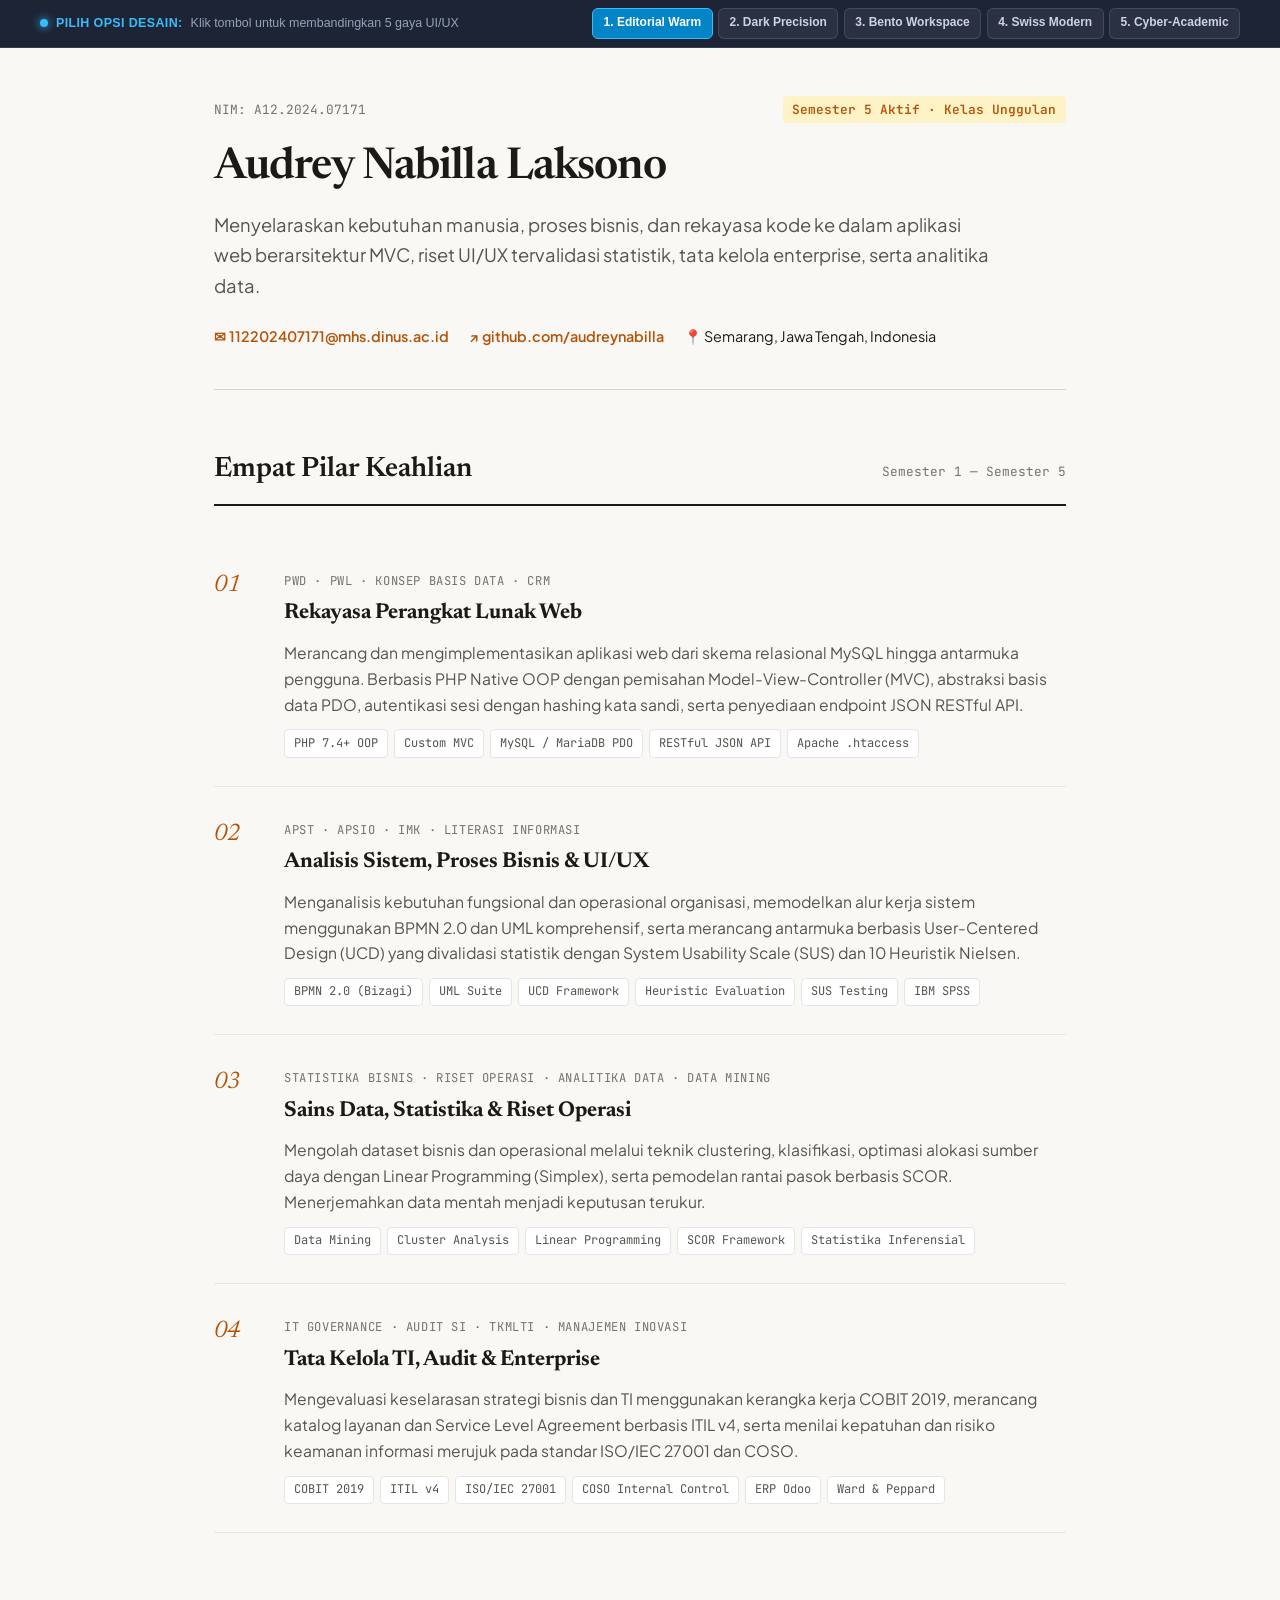
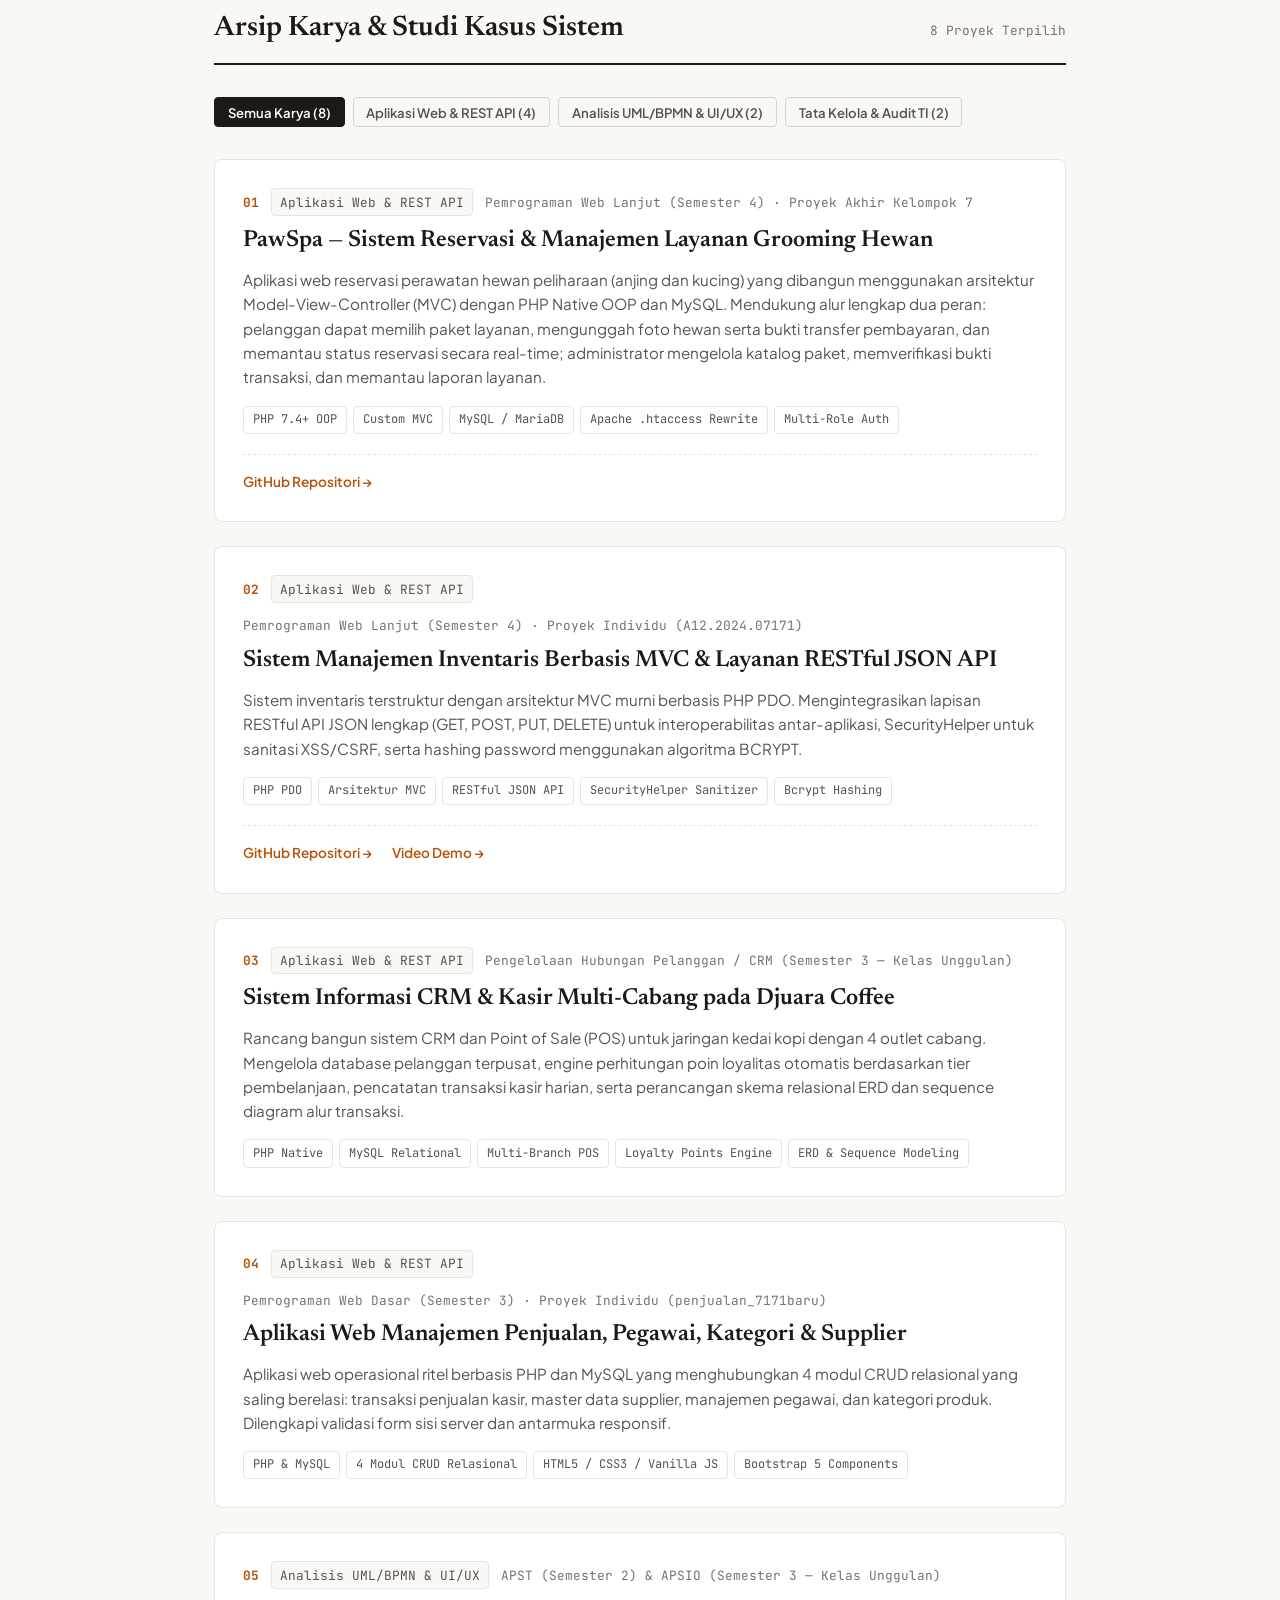
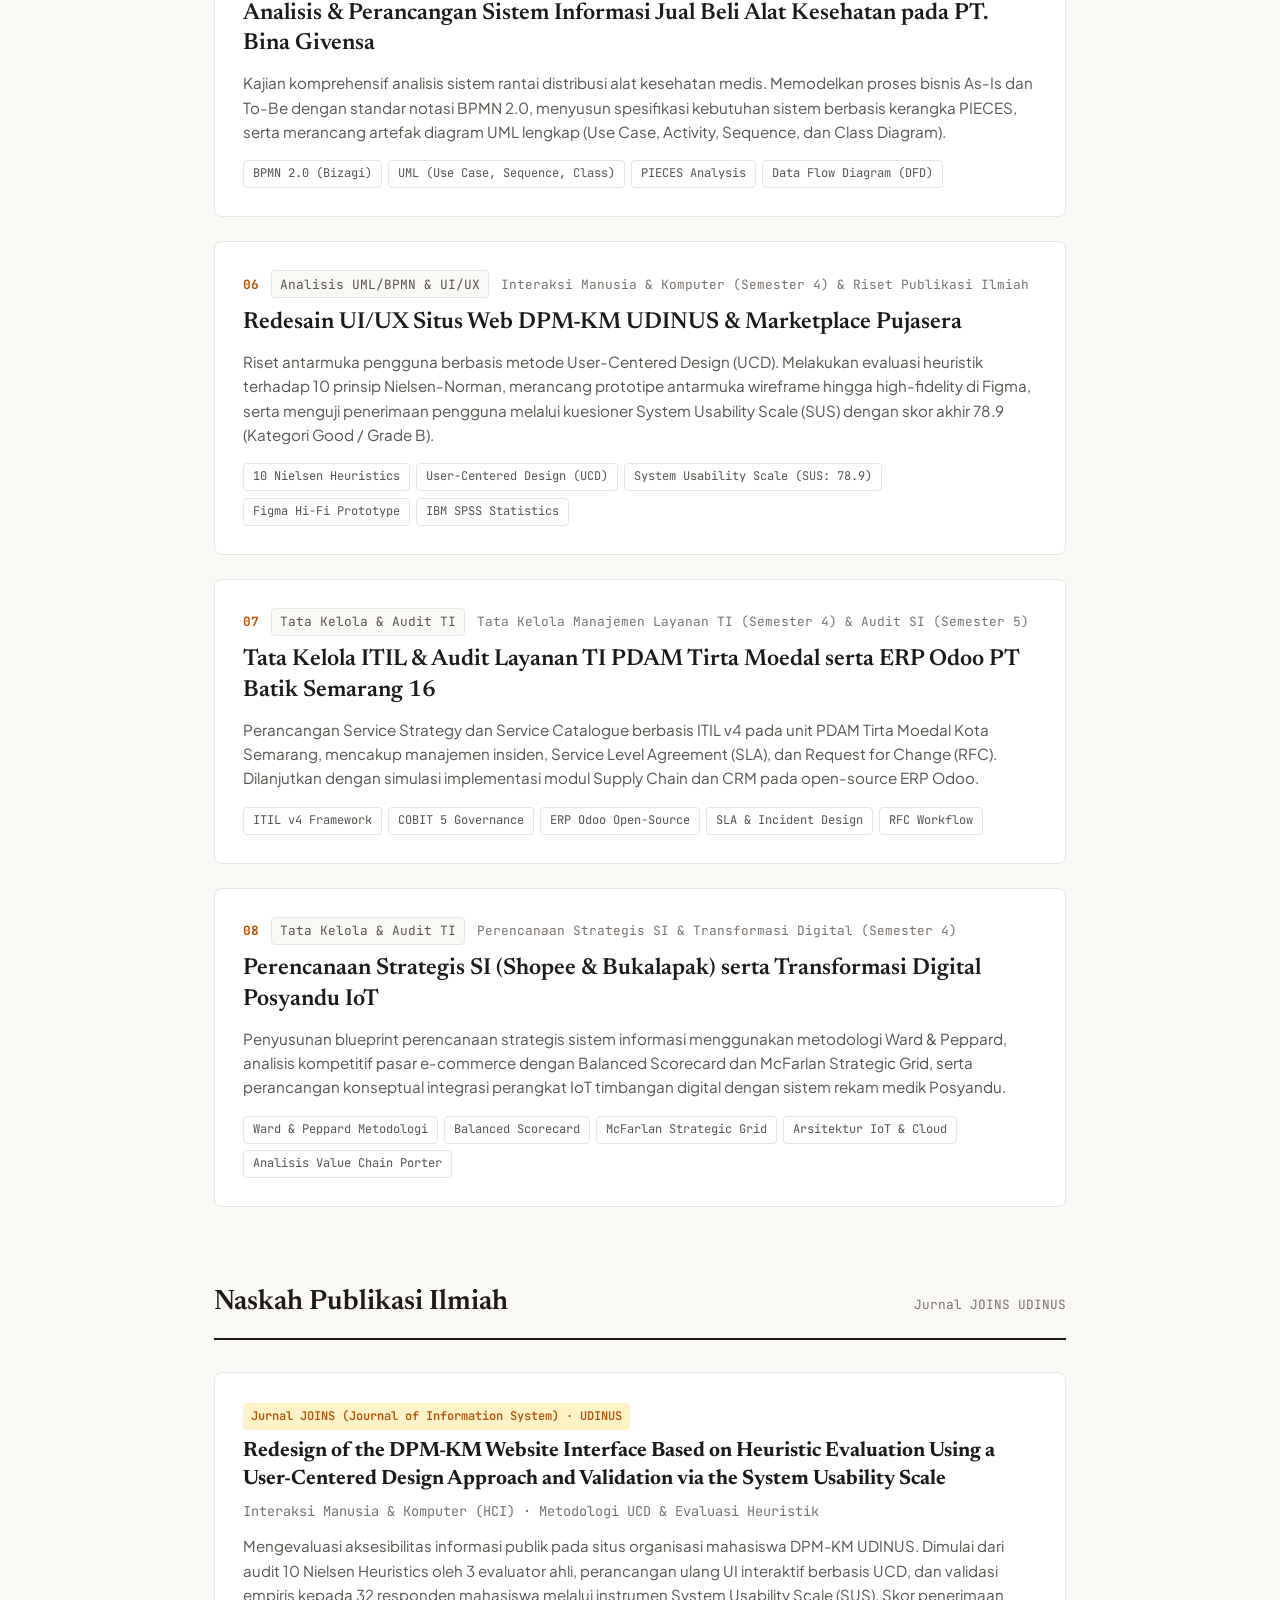
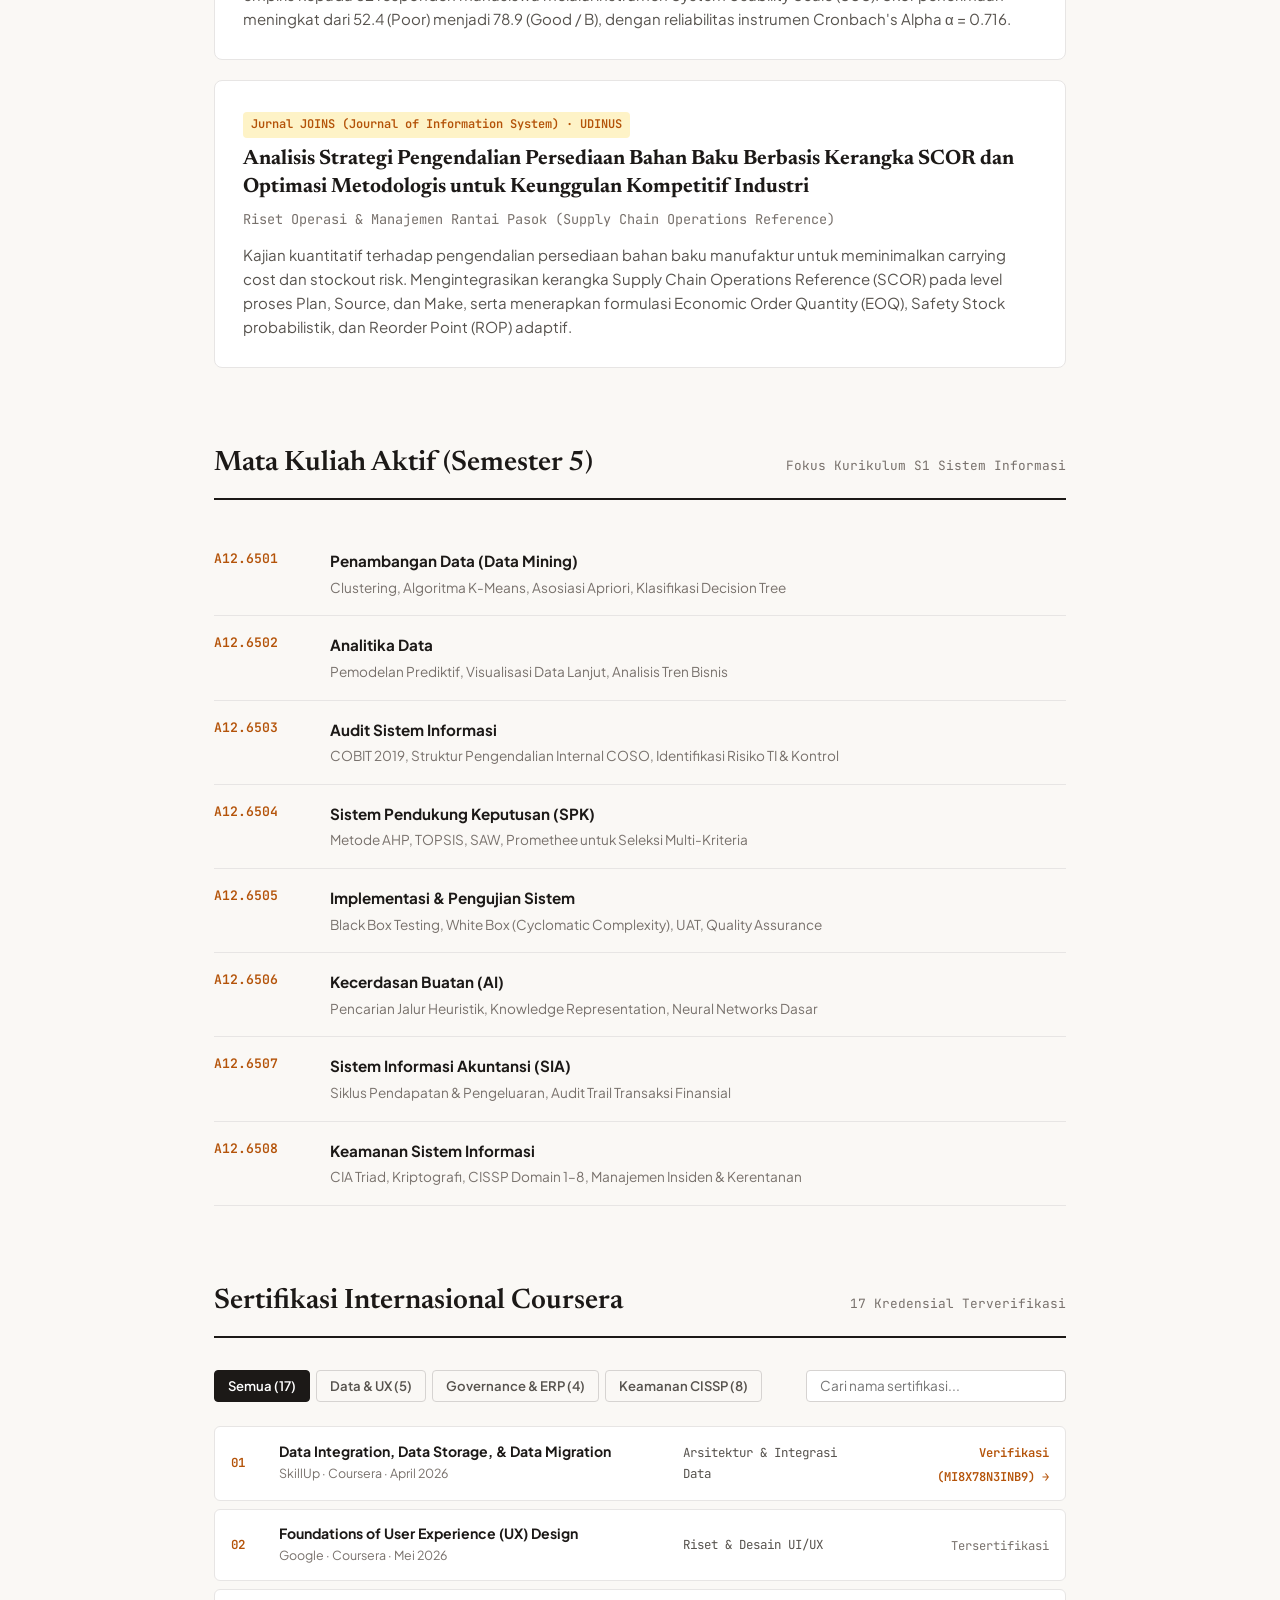
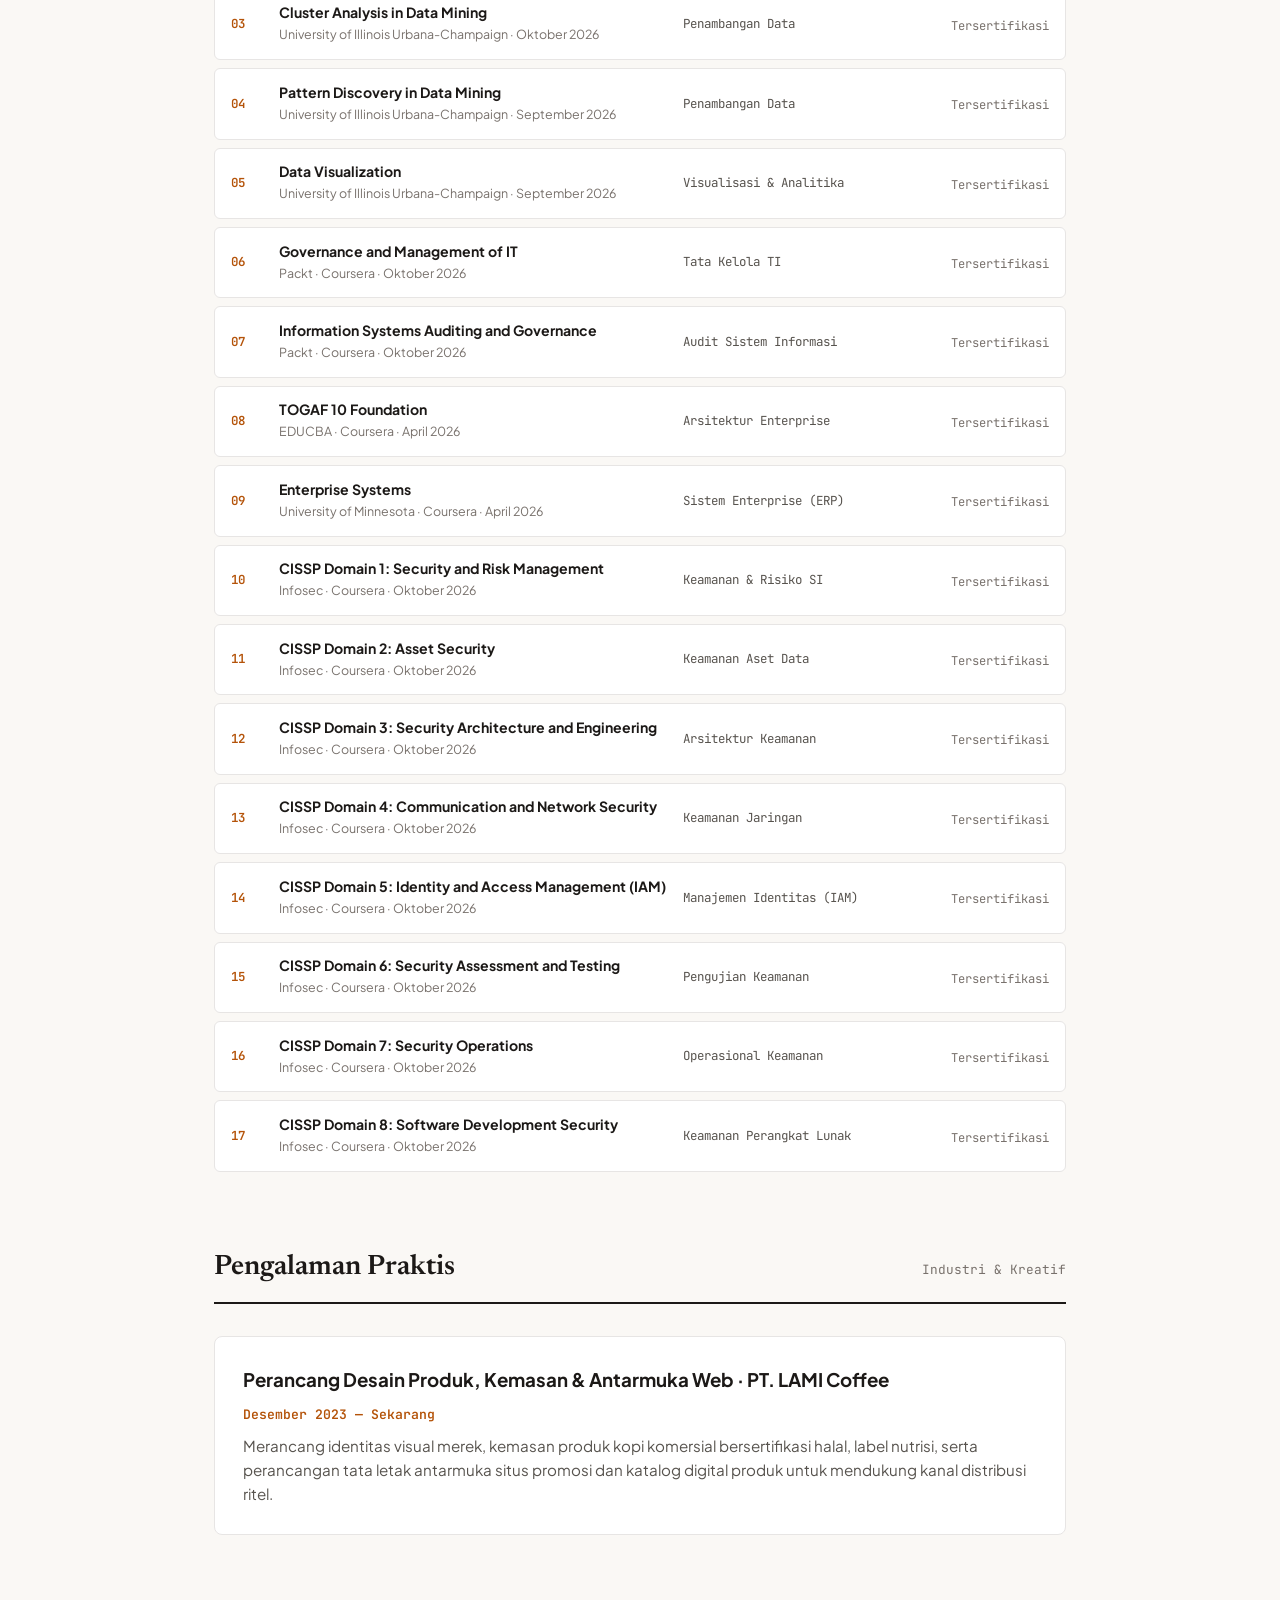
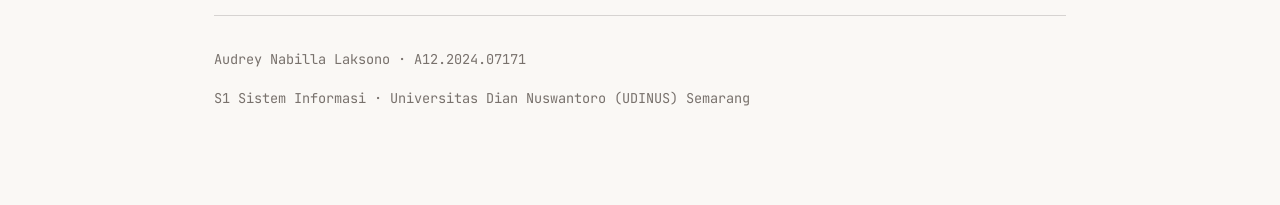
==== index.html @ 4ddf7677 "feat(portfolio): add/update index.html (scrollable no-slop UI)" ====
<!DOCTYPE html>
<html lang="id">
<head>
  <meta charset="UTF-8">
  <meta name="viewport" content="width=device-width, initial-scale=1.0">
  <title>Audrey Nabilla Laksono — Portofolio Akademik & Rekayasa Sistem</title>
  <link rel="preconnect" href="https://fonts.googleapis.com">
  <link rel="preconnect" href="https://fonts.gstatic.com" crossorigin>
  <link href="https://fonts.googleapis.com/css2?family=Newsreader:ital,opsz,wght@0,6..72,400;0,6..72,600;1,6..72,400&family=Plus+Jakarta+Sans:wght@400;500;600;700&family=JetBrains+Mono:wght@400;500&display=swap" rel="stylesheet">
  <style>
    :root {
      --bg: #FAF8F5;
      --card-bg: #FFFFFF;
      --ink: #1C1917;
      --ink-muted: #57534E;
      --ink-light: #78716C;
      --border: #E7E5E4;
      --border-dark: #D6D3D1;
      --accent: #B45309;
      --accent-soft: #FEF3C7;
      --font-serif: "Newsreader", Georgia, serif;
      --font-sans: "Plus Jakarta Sans", -apple-system, sans-serif;
      --font-mono: "JetBrains Mono", monospace;
    }
    * { box-sizing: border-box; margin: 0; padding: 0; }
    body {
      background: var(--bg);
      color: var(--ink);
      font-family: var(--font-sans);
      line-height: 1.65;
      font-size: 16px;
      -webkit-font-smoothing: antialiased;
    }
    a { color: var(--accent); text-decoration: none; }
    a:hover { text-decoration: underline; }
    .container {
      max-width: 900px;
      margin: 0 auto;
      padding: 3rem 1.5rem 6rem;
    }
    header.ed-header {
      padding-bottom: 2.5rem;
      border-bottom: 1px solid var(--border-dark);
      margin-bottom: 3.5rem;
    }
    .ed-meta-top {
      display: flex;
      justify-content: space-between;
      align-items: center;
      gap: 1rem;
      flex-wrap: wrap;
      margin-bottom: 1.25rem;
      font-family: var(--font-mono);
      font-size: 0.8rem;
      color: var(--ink-light);
    }
    .ed-badge {
      display: inline-block;
      padding: 0.2rem 0.6rem;
      background: var(--accent-soft);
      color: var(--accent);
      border-radius: 4px;
      font-weight: 600;
    }
    h1.ed-title {
      font-family: var(--font-serif);
      font-size: 2.75rem;
      font-weight: 600;
      line-height: 1.15;
      margin-bottom: 1rem;
      letter-spacing: -0.02em;
    }
    .ed-lead {
      font-size: 1.15rem;
      color: var(--ink-muted);
      line-height: 1.65;
      max-width: 780px;
      margin-bottom: 1.5rem;
    }
    .ed-contact-strip {
      display: flex;
      gap: 1.25rem;
      flex-wrap: wrap;
      font-size: 0.9rem;
    }
    .ed-contact-strip a {
      font-weight: 600;
    }
    section.ed-section {
      margin-bottom: 4.5rem;
    }
    .ed-section-head {
      display: flex;
      align-items: baseline;
      justify-content: space-between;
      border-bottom: 2px solid var(--ink);
      padding-bottom: 0.75rem;
      margin-bottom: 2rem;
    }
    .ed-section-head h2 {
      font-family: var(--font-serif);
      font-size: 1.75rem;
      font-weight: 600;
    }
    .ed-section-head span {
      font-family: var(--font-mono);
      font-size: 0.8rem;
      color: var(--ink-light);
    }
    .ed-pillar-card {
      display: grid;
      grid-template-columns: 50px 1fr;
      gap: 1.25rem;
      padding: 1.75rem 0;
      border-bottom: 1px solid var(--border);
    }
    .ed-pillar-num {
      font-family: var(--font-serif);
      font-size: 1.5rem;
      font-style: italic;
      color: var(--accent);
    }
    .ed-pillar-content h3 {
      font-family: var(--font-serif);
      font-size: 1.35rem;
      margin: 0.25rem 0 0.5rem;
    }
    .ed-pillar-content p {
      color: var(--ink-muted);
      margin-bottom: 0.75rem;
      font-size: 0.98rem;
    }
    .ed-sub {
      font-family: var(--font-mono);
      font-size: 0.76rem;
      color: var(--ink-light);
      text-transform: uppercase;
      letter-spacing: 0.05em;
    }
    .ed-tags {
      display: flex;
      flex-wrap: wrap;
      gap: 0.4rem;
    }
    .ed-tag {
      display: inline-block;
      font-size: 0.75rem;
      font-family: var(--font-mono);
      background: var(--card-bg);
      border: 1px solid var(--border);
      padding: 0.2rem 0.55rem;
      border-radius: 4px;
      color: var(--ink-muted);
    }
    .ed-filter-bar {
      display: flex;
      gap: 0.5rem;
      flex-wrap: wrap;
      margin-bottom: 2rem;
    }
    .cat-btn, .cred-btn {
      background: transparent;
      border: 1px solid var(--border-dark);
      padding: 0.35rem 0.8rem;
      border-radius: 4px;
      font-family: var(--font-sans);
      font-size: 0.82rem;
      font-weight: 600;
      color: var(--ink-muted);
      cursor: pointer;
      transition: all 0.15s ease;
    }
    .cat-btn:hover, .cred-btn:hover {
      background: var(--card-bg);
      color: var(--ink);
    }
    .cat-btn.active, .cred-btn.active {
      background: var(--ink);
      color: #fff;
      border-color: var(--ink);
    }
    .ed-project-card {
      background: var(--card-bg);
      border: 1px solid var(--border);
      border-radius: 8px;
      padding: 1.75rem;
      margin-bottom: 1.5rem;
      transition: border-color 0.2s ease, box-shadow 0.2s ease;
    }
    .ed-project-card:hover {
      border-color: var(--border-dark);
      box-shadow: 0 4px 12px rgba(0,0,0,0.04);
    }
    .ed-project-meta {
      display: flex;
      align-items: center;
      gap: 0.75rem;
      margin-bottom: 0.6rem;
      font-size: 0.8rem;
      font-family: var(--font-mono);
      flex-wrap: wrap;
    }
    .ed-num {
      font-weight: 700;
      color: var(--accent);
    }
    .ed-cat-badge {
      background: var(--bg);
      padding: 0.15rem 0.5rem;
      border-radius: 4px;
      border: 1px solid var(--border);
      color: var(--ink-muted);
    }
    .ed-context {
      color: var(--ink-light);
    }
    .ed-project-title {
      font-family: var(--font-serif);
      font-size: 1.45rem;
      font-weight: 600;
      margin-bottom: 0.75rem;
      line-height: 1.3;
    }
    .ed-project-desc {
      color: var(--ink-muted);
      font-size: 0.95rem;
      margin-bottom: 1rem;
      line-height: 1.6;
    }
    .ed-project-links {
      margin-top: 1.25rem;
      padding-top: 1rem;
      border-top: 1px dashed var(--border);
      display: flex;
      gap: 1.25rem;
      font-size: 0.85rem;
      font-weight: 600;
    }
    .ed-paper-card {
      background: var(--card-bg);
      border: 1px solid var(--border);
      border-radius: 8px;
      padding: 1.75rem;
      margin-bottom: 1.25rem;
    }
    .ed-paper-tag {
      display: inline-block;
      font-family: var(--font-mono);
      font-size: 0.75rem;
      background: var(--accent-soft);
      color: var(--accent);
      padding: 0.2rem 0.5rem;
      border-radius: 4px;
      font-weight: 600;
      margin-bottom: 0.5rem;
    }
    .ed-paper-card h3 {
      font-family: var(--font-serif);
      font-size: 1.3rem;
      margin-bottom: 0.4rem;
      line-height: 1.35;
    }
    .ed-paper-field {
      font-size: 0.85rem;
      color: var(--ink-light);
      margin-bottom: 0.75rem;
      font-family: var(--font-mono);
    }
    .ed-paper-summary {
      font-size: 0.94rem;
      color: var(--ink-muted);
      line-height: 1.6;
    }
    .ed-course-row {
      display: grid;
      grid-template-columns: 100px 1fr;
      gap: 1rem;
      padding: 1rem 0;
      border-bottom: 1px solid var(--border);
    }
    .ed-course-code {
      font-family: var(--font-mono);
      font-size: 0.82rem;
      font-weight: 600;
      color: var(--accent);
    }
    .ed-course-row strong {
      font-size: 0.95rem;
    }
    .ed-course-row p {
      font-size: 0.85rem;
      color: var(--ink-light);
      margin-top: 0.15rem;
    }
    .ed-cred-controls {
      display: flex;
      justify-content: space-between;
      gap: 1rem;
      flex-wrap: wrap;
      margin-bottom: 1.5rem;
    }
    .ed-search-input {
      padding: 0.4rem 0.8rem;
      border: 1px solid var(--border-dark);
      border-radius: 4px;
      font-family: var(--font-sans);
      font-size: 0.85rem;
      min-width: 260px;
      background: var(--card-bg);
      color: var(--ink);
    }
    .ed-cred-row {
      display: grid;
      grid-template-columns: 32px 1fr 180px 170px;
      gap: 1rem;
      align-items: center;
      padding: 0.85rem 1rem;
      background: var(--card-bg);
      border: 1px solid var(--border);
      border-radius: 6px;
      margin-bottom: 0.5rem;
      font-size: 0.88rem;
    }
    .ed-cred-id {
      font-family: var(--font-mono);
      font-size: 0.78rem;
      color: var(--accent);
      font-weight: 600;
    }
    .ed-cred-info strong {
      display: block;
      line-height: 1.35;
    }
    .ed-cred-info span {
      font-size: 0.78rem;
      color: var(--ink-light);
    }
    .ed-cred-dom {
      font-size: 0.78rem;
      font-family: var(--font-mono);
      color: var(--ink-muted);
    }
    .ed-cred-action {
      text-align: right;
    }
    .ed-verify {
      font-family: var(--font-mono);
      font-size: 0.76rem;
      font-weight: 600;
      color: var(--accent);
    }
    .ed-completed {
      font-family: var(--font-mono);
      font-size: 0.76rem;
      color: var(--ink-light);
    }
    .ed-exp-card {
      background: var(--card-bg);
      border: 1px solid var(--border);
      border-radius: 8px;
      padding: 1.75rem;
    }
    .ed-exp-header {
      display: flex;
      justify-content: space-between;
      align-items: baseline;
      margin-bottom: 0.5rem;
      flex-wrap: wrap;
      gap: 0.5rem;
    }
    .ed-exp-period {
      font-family: var(--font-mono);
      font-size: 0.82rem;
      color: var(--accent);
      font-weight: 600;
    }
    footer.ed-footer {
      margin-top: 5rem;
      padding-top: 2rem;
      border-top: 1px solid var(--border-dark);
      display: flex;
      justify-content: space-between;
      align-items: center;
      flex-wrap: wrap;
      gap: 1rem;
      font-size: 0.85rem;
      color: var(--ink-light);
      font-family: var(--font-mono);
    }
    @media (max-width: 768px) {
      h1.ed-title { font-size: 2.1rem; }
      .ed-cred-row {
        grid-template-columns: 1fr;
        gap: 0.5rem;
      }
      .ed-cred-action { text-align: left; }
      .ed-course-row { grid-template-columns: 1fr; gap: 0.25rem; }
    }
  </style>
</head>
<body>
  
    <aside id="sw-bar" aria-label="Pemilih Opsi Desain">
      <div class="sw-inner">
        <div class="sw-title">
          <span class="sw-dot"></span>
          <strong>PILIH OPSI DESAIN:</strong>
          <span>Klik tombol untuk membandingkan 5 gaya UI/UX</span>
        </div>
        <nav class="sw-nav">
          <a href="opsi-1.html" class="sw-btn active">1. Editorial Warm</a><a href="opsi-2.html" class="sw-btn ">2. Dark Precision</a><a href="opsi-3.html" class="sw-btn ">3. Bento Workspace</a><a href="opsi-4.html" class="sw-btn ">4. Swiss Modern</a><a href="opsi-5.html" class="sw-btn ">5. Cyber-Academic</a>
        </nav>
      </div>
    </aside>
    <style>
      #sw-bar {
        position: sticky;
        top: 0;
        z-index: 10000;
        background: rgba(15, 23, 42, 0.94);
        backdrop-filter: blur(12px);
        -webkit-backdrop-filter: blur(12px);
        border-bottom: 1px solid rgba(255, 255, 255, 0.12);
        padding: 0.5rem 1rem;
        font-family: -apple-system, BlinkMacSystemFont, "Segoe UI", Roboto, sans-serif;
        font-size: 0.8rem;
        color: #f8fafc;
      }
      .sw-inner {
        max-width: 1200px;
        margin: 0 auto;
        display: flex;
        align-items: center;
        justify-content: space-between;
        gap: 0.75rem;
        flex-wrap: wrap;
      }
      .sw-title {
        display: flex;
        align-items: center;
        gap: 0.5rem;
        font-size: 0.78rem;
      }
      .sw-dot {
        width: 8px;
        height: 8px;
        border-radius: 50%;
        background: #38bdf8;
        box-shadow: 0 0 8px #38bdf8;
      }
      .sw-title strong {
        color: #38bdf8;
        letter-spacing: 0.03em;
      }
      .sw-title span {
        color: #94a3b8;
      }
      .sw-nav {
        display: flex;
        align-items: center;
        gap: 0.35rem;
        flex-wrap: wrap;
      }
      .sw-btn {
        padding: 0.28rem 0.65rem;
        border-radius: 6px;
        font-size: 0.75rem;
        font-weight: 600;
        text-decoration: none;
        color: #cbd5e1;
        background: rgba(255, 255, 255, 0.06);
        border: 1px solid rgba(255, 255, 255, 0.12);
        transition: all 0.15s ease;
      }
      .sw-btn:hover {
        background: rgba(255, 255, 255, 0.15);
        color: #fff;
        border-color: #38bdf8;
      }
      .sw-btn.active {
        background: #0284c7;
        color: #ffffff;
        border-color: #38bdf8;
      }
      @media (max-width: 768px) {
        .sw-inner {
          flex-direction: column;
          align-items: flex-start;
          gap: 0.4rem;
        }
      }
    </style>
    
  <div class="container">
    <header class="ed-header">
      <div class="ed-meta-top">
        <span>NIM: A12.2024.07171</span>
        <span class="ed-badge">Semester 5 Aktif · Kelas Unggulan</span>
      </div>
      <h1 class="ed-title">Audrey Nabilla Laksono</h1>
      <p class="ed-lead">Menyelaraskan kebutuhan manusia, proses bisnis, dan rekayasa kode ke dalam aplikasi web berarsitektur MVC, riset UI/UX tervalidasi statistik, tata kelola enterprise, serta analitika data.</p>
      <div class="ed-contact-strip">
        <a href="mailto:112202407171@mhs.dinus.ac.id">✉ 112202407171@mhs.dinus.ac.id</a>
        <a href="https://github.com/audreynabilla" target="_blank" rel="noopener">↗ github.com/audreynabilla</a>
        <span>📍 Semarang, Jawa Tengah, Indonesia</span>
      </div>
    </header>

    <section class="ed-section" id="pilar">
      <div class="ed-section-head">
        <h2>Empat Pilar Keahlian</h2>
        <span>Semester 1 — Semester 5</span>
      </div>
      <div class="ed-pillars-list">
        
        <article class="ed-pillar-card">
          <div class="ed-pillar-num">01</div>
          <div class="ed-pillar-content">
            <span class="ed-sub">PWD · PWL · Konsep Basis Data · CRM</span>
            <h3>Rekayasa Perangkat Lunak Web</h3>
            <p>Merancang dan mengimplementasikan aplikasi web dari skema relasional MySQL hingga antarmuka pengguna. Berbasis PHP Native OOP dengan pemisahan Model-View-Controller (MVC), abstraksi basis data PDO, autentikasi sesi dengan hashing kata sandi, serta penyediaan endpoint JSON RESTful API.</p>
            <div class="ed-tags"><span class="ed-tag">PHP 7.4+ OOP</span><span class="ed-tag">Custom MVC</span><span class="ed-tag">MySQL / MariaDB PDO</span><span class="ed-tag">RESTful JSON API</span><span class="ed-tag">Apache .htaccess</span></div>
          </div>
        </article>
        
        <article class="ed-pillar-card">
          <div class="ed-pillar-num">02</div>
          <div class="ed-pillar-content">
            <span class="ed-sub">APST · APSIO · IMK · Literasi Informasi</span>
            <h3>Analisis Sistem, Proses Bisnis & UI/UX</h3>
            <p>Menganalisis kebutuhan fungsional dan operasional organisasi, memodelkan alur kerja sistem menggunakan BPMN 2.0 dan UML komprehensif, serta merancang antarmuka berbasis User-Centered Design (UCD) yang divalidasi statistik dengan System Usability Scale (SUS) dan 10 Heuristik Nielsen.</p>
            <div class="ed-tags"><span class="ed-tag">BPMN 2.0 (Bizagi)</span><span class="ed-tag">UML Suite</span><span class="ed-tag">UCD Framework</span><span class="ed-tag">Heuristic Evaluation</span><span class="ed-tag">SUS Testing</span><span class="ed-tag">IBM SPSS</span></div>
          </div>
        </article>
        
        <article class="ed-pillar-card">
          <div class="ed-pillar-num">03</div>
          <div class="ed-pillar-content">
            <span class="ed-sub">Statistika Bisnis · Riset Operasi · Analitika Data · Data Mining</span>
            <h3>Sains Data, Statistika & Riset Operasi</h3>
            <p>Mengolah dataset bisnis dan operasional melalui teknik clustering, klasifikasi, optimasi alokasi sumber daya dengan Linear Programming (Simplex), serta pemodelan rantai pasok berbasis SCOR. Menerjemahkan data mentah menjadi keputusan terukur.</p>
            <div class="ed-tags"><span class="ed-tag">Data Mining</span><span class="ed-tag">Cluster Analysis</span><span class="ed-tag">Linear Programming</span><span class="ed-tag">SCOR Framework</span><span class="ed-tag">Statistika Inferensial</span></div>
          </div>
        </article>
        
        <article class="ed-pillar-card">
          <div class="ed-pillar-num">04</div>
          <div class="ed-pillar-content">
            <span class="ed-sub">IT Governance · Audit SI · TKMLTI · Manajemen Inovasi</span>
            <h3>Tata Kelola TI, Audit & Enterprise</h3>
            <p>Mengevaluasi keselarasan strategi bisnis dan TI menggunakan kerangka kerja COBIT 2019, merancang katalog layanan dan Service Level Agreement berbasis ITIL v4, serta menilai kepatuhan dan risiko keamanan informasi merujuk pada standar ISO/IEC 27001 dan COSO.</p>
            <div class="ed-tags"><span class="ed-tag">COBIT 2019</span><span class="ed-tag">ITIL v4</span><span class="ed-tag">ISO/IEC 27001</span><span class="ed-tag">COSO Internal Control</span><span class="ed-tag">ERP Odoo</span><span class="ed-tag">Ward & Peppard</span></div>
          </div>
        </article>
        
      </div>
    </section>

    <section class="ed-section" id="karya">
      <div class="ed-section-head">
        <h2>Arsip Karya & Studi Kasus Sistem</h2>
        <span>8 Proyek Terpilih</span>
      </div>
      <div class="ed-filter-bar">
        <button type="button" class="cat-btn active" data-cat="all">Semua Karya (8)</button>
        <button type="button" class="cat-btn" data-cat="web">Aplikasi Web & REST API (4)</button>
        <button type="button" class="cat-btn" data-cat="ux">Analisis UML/BPMN & UI/UX (2)</button>
        <button type="button" class="cat-btn" data-cat="gov">Tata Kelola & Audit TI (2)</button>
      </div>
      <div class="ed-projects-list">
        
        <article class="project-item ed-project-card" data-cat="web">
          <div class="ed-project-meta">
            <span class="ed-num">01</span>
            <span class="ed-cat-badge">Aplikasi Web & REST API</span>
            <span class="ed-context">Pemrograman Web Lanjut (Semester 4) · Proyek Akhir Kelompok 7</span>
          </div>
          <h3 class="ed-project-title">PawSpa — Sistem Reservasi & Manajemen Layanan Grooming Hewan</h3>
          <p class="ed-project-desc">Aplikasi web reservasi perawatan hewan peliharaan (anjing dan kucing) yang dibangun menggunakan arsitektur Model-View-Controller (MVC) dengan PHP Native OOP dan MySQL. Mendukung alur lengkap dua peran: pelanggan dapat memilih paket layanan, mengunggah foto hewan serta bukti transfer pembayaran, dan memantau status reservasi secara real-time; administrator mengelola katalog paket, memverifikasi bukti transaksi, dan memantau laporan layanan.</p>
          <div class="ed-tags"><span class="ed-tag">PHP 7.4+ OOP</span><span class="ed-tag">Custom MVC</span><span class="ed-tag">MySQL / MariaDB</span><span class="ed-tag">Apache .htaccess Rewrite</span><span class="ed-tag">Multi-Role Auth</span></div>
          <div class="ed-project-links"><a href="https://github.com/audreynabilla/UAS-kelompok-7" target="_blank" rel="noopener" class="ed-link">GitHub Repositori &rarr;</a></div>
        </article>
        
        <article class="project-item ed-project-card" data-cat="web">
          <div class="ed-project-meta">
            <span class="ed-num">02</span>
            <span class="ed-cat-badge">Aplikasi Web & REST API</span>
            <span class="ed-context">Pemrograman Web Lanjut (Semester 4) · Proyek Individu (A12.2024.07171)</span>
          </div>
          <h3 class="ed-project-title">Sistem Manajemen Inventaris Berbasis MVC & Layanan RESTful JSON API</h3>
          <p class="ed-project-desc">Sistem inventaris terstruktur dengan arsitektur MVC murni berbasis PHP PDO. Mengintegrasikan lapisan RESTful API JSON lengkap (GET, POST, PUT, DELETE) untuk interoperabilitas antar-aplikasi, SecurityHelper untuk sanitasi XSS/CSRF, serta hashing password menggunakan algoritma BCRYPT.</p>
          <div class="ed-tags"><span class="ed-tag">PHP PDO</span><span class="ed-tag">Arsitektur MVC</span><span class="ed-tag">RESTful JSON API</span><span class="ed-tag">SecurityHelper Sanitizer</span><span class="ed-tag">Bcrypt Hashing</span></div>
          <div class="ed-project-links"><a href="https://github.com/audreynabilla/pwl-crud-07171" target="_blank" rel="noopener" class="ed-link">GitHub Repositori &rarr;</a><a href="https://youtu.be/afBZMuH899g" target="_blank" rel="noopener" class="ed-link">Video Demo &rarr;</a></div>
        </article>
        
        <article class="project-item ed-project-card" data-cat="web">
          <div class="ed-project-meta">
            <span class="ed-num">03</span>
            <span class="ed-cat-badge">Aplikasi Web & REST API</span>
            <span class="ed-context">Pengelolaan Hubungan Pelanggan / CRM (Semester 3 — Kelas Unggulan)</span>
          </div>
          <h3 class="ed-project-title">Sistem Informasi CRM & Kasir Multi-Cabang pada Djuara Coffee</h3>
          <p class="ed-project-desc">Rancang bangun sistem CRM dan Point of Sale (POS) untuk jaringan kedai kopi dengan 4 outlet cabang. Mengelola database pelanggan terpusat, engine perhitungan poin loyalitas otomatis berdasarkan tier pembelanjaan, pencatatan transaksi kasir harian, serta perancangan skema relasional ERD dan sequence diagram alur transaksi.</p>
          <div class="ed-tags"><span class="ed-tag">PHP Native</span><span class="ed-tag">MySQL Relational</span><span class="ed-tag">Multi-Branch POS</span><span class="ed-tag">Loyalty Points Engine</span><span class="ed-tag">ERD & Sequence Modeling</span></div>
          
        </article>
        
        <article class="project-item ed-project-card" data-cat="web">
          <div class="ed-project-meta">
            <span class="ed-num">04</span>
            <span class="ed-cat-badge">Aplikasi Web & REST API</span>
            <span class="ed-context">Pemrograman Web Dasar (Semester 3) · Proyek Individu (penjualan_7171baru)</span>
          </div>
          <h3 class="ed-project-title">Aplikasi Web Manajemen Penjualan, Pegawai, Kategori & Supplier</h3>
          <p class="ed-project-desc">Aplikasi web operasional ritel berbasis PHP dan MySQL yang menghubungkan 4 modul CRUD relasional yang saling berelasi: transaksi penjualan kasir, master data supplier, manajemen pegawai, dan kategori produk. Dilengkapi validasi form sisi server dan antarmuka responsif.</p>
          <div class="ed-tags"><span class="ed-tag">PHP & MySQL</span><span class="ed-tag">4 Modul CRUD Relasional</span><span class="ed-tag">HTML5 / CSS3 / Vanilla JS</span><span class="ed-tag">Bootstrap 5 Components</span></div>
          
        </article>
        
        <article class="project-item ed-project-card" data-cat="ux">
          <div class="ed-project-meta">
            <span class="ed-num">05</span>
            <span class="ed-cat-badge">Analisis UML/BPMN & UI/UX</span>
            <span class="ed-context">APST (Semester 2) & APSIO (Semester 3 — Kelas Unggulan)</span>
          </div>
          <h3 class="ed-project-title">Analisis & Perancangan Sistem Informasi Jual Beli Alat Kesehatan pada PT. Bina Givensa</h3>
          <p class="ed-project-desc">Kajian komprehensif analisis sistem rantai distribusi alat kesehatan medis. Memodelkan proses bisnis As-Is dan To-Be dengan standar notasi BPMN 2.0, menyusun spesifikasi kebutuhan sistem berbasis kerangka PIECES, serta merancang artefak diagram UML lengkap (Use Case, Activity, Sequence, dan Class Diagram).</p>
          <div class="ed-tags"><span class="ed-tag">BPMN 2.0 (Bizagi)</span><span class="ed-tag">UML (Use Case, Sequence, Class)</span><span class="ed-tag">PIECES Analysis</span><span class="ed-tag">Data Flow Diagram (DFD)</span></div>
          
        </article>
        
        <article class="project-item ed-project-card" data-cat="ux">
          <div class="ed-project-meta">
            <span class="ed-num">06</span>
            <span class="ed-cat-badge">Analisis UML/BPMN & UI/UX</span>
            <span class="ed-context">Interaksi Manusia & Komputer (Semester 4) & Riset Publikasi Ilmiah</span>
          </div>
          <h3 class="ed-project-title">Redesain UI/UX Situs Web DPM-KM UDINUS & Marketplace Pujasera</h3>
          <p class="ed-project-desc">Riset antarmuka pengguna berbasis metode User-Centered Design (UCD). Melakukan evaluasi heuristik terhadap 10 prinsip Nielsen-Norman, merancang prototipe antarmuka wireframe hingga high-fidelity di Figma, serta menguji penerimaan pengguna melalui kuesioner System Usability Scale (SUS) dengan skor akhir 78.9 (Kategori Good / Grade B).</p>
          <div class="ed-tags"><span class="ed-tag">10 Nielsen Heuristics</span><span class="ed-tag">User-Centered Design (UCD)</span><span class="ed-tag">System Usability Scale (SUS: 78.9)</span><span class="ed-tag">Figma Hi-Fi Prototype</span><span class="ed-tag">IBM SPSS Statistics</span></div>
          
        </article>
        
        <article class="project-item ed-project-card" data-cat="gov">
          <div class="ed-project-meta">
            <span class="ed-num">07</span>
            <span class="ed-cat-badge">Tata Kelola & Audit TI</span>
            <span class="ed-context">Tata Kelola Manajemen Layanan TI (Semester 4) & Audit SI (Semester 5)</span>
          </div>
          <h3 class="ed-project-title">Tata Kelola ITIL & Audit Layanan TI PDAM Tirta Moedal serta ERP Odoo PT Batik Semarang 16</h3>
          <p class="ed-project-desc">Perancangan Service Strategy dan Service Catalogue berbasis ITIL v4 pada unit PDAM Tirta Moedal Kota Semarang, mencakup manajemen insiden, Service Level Agreement (SLA), dan Request for Change (RFC). Dilanjutkan dengan simulasi implementasi modul Supply Chain dan CRM pada open-source ERP Odoo.</p>
          <div class="ed-tags"><span class="ed-tag">ITIL v4 Framework</span><span class="ed-tag">COBIT 5 Governance</span><span class="ed-tag">ERP Odoo Open-Source</span><span class="ed-tag">SLA & Incident Design</span><span class="ed-tag">RFC Workflow</span></div>
          
        </article>
        
        <article class="project-item ed-project-card" data-cat="gov">
          <div class="ed-project-meta">
            <span class="ed-num">08</span>
            <span class="ed-cat-badge">Tata Kelola & Audit TI</span>
            <span class="ed-context">Perencanaan Strategis SI & Transformasi Digital (Semester 4)</span>
          </div>
          <h3 class="ed-project-title">Perencanaan Strategis SI (Shopee & Bukalapak) serta Transformasi Digital Posyandu IoT</h3>
          <p class="ed-project-desc">Penyusunan blueprint perencanaan strategis sistem informasi menggunakan metodologi Ward & Peppard, analisis kompetitif pasar e-commerce dengan Balanced Scorecard dan McFarlan Strategic Grid, serta perancangan konseptual integrasi perangkat IoT timbangan digital dengan sistem rekam medik Posyandu.</p>
          <div class="ed-tags"><span class="ed-tag">Ward & Peppard Metodologi</span><span class="ed-tag">Balanced Scorecard</span><span class="ed-tag">McFarlan Strategic Grid</span><span class="ed-tag">Arsitektur IoT & Cloud</span><span class="ed-tag">Analisis Value Chain Porter</span></div>
          
        </article>
        
      </div>
    </section>

    <section class="ed-section" id="riset">
      <div class="ed-section-head">
        <h2>Naskah Publikasi Ilmiah</h2>
        <span>Jurnal JOINS UDINUS</span>
      </div>
      <div class="ed-papers-list">
        
        <article class="ed-paper-card">
          <span class="ed-paper-tag">Jurnal JOINS (Journal of Information System) · UDINUS</span>
          <h3>Redesign of the DPM-KM Website Interface Based on Heuristic Evaluation Using a User-Centered Design Approach and Validation via the System Usability Scale</h3>
          <p class="ed-paper-field">Interaksi Manusia & Komputer (HCI) · Metodologi UCD & Evaluasi Heuristik</p>
          <p class="ed-paper-summary">Mengevaluasi aksesibilitas informasi publik pada situs organisasi mahasiswa DPM-KM UDINUS. Dimulai dari audit 10 Nielsen Heuristics oleh 3 evaluator ahli, perancangan ulang UI interaktif berbasis UCD, dan validasi empiris kepada 32 responden mahasiswa melalui instrumen System Usability Scale (SUS). Skor penerimaan meningkat dari 52.4 (Poor) menjadi 78.9 (Good / B), dengan reliabilitas instrumen Cronbach's Alpha α = 0.716.</p>
        </article>
        
        <article class="ed-paper-card">
          <span class="ed-paper-tag">Jurnal JOINS (Journal of Information System) · UDINUS</span>
          <h3>Analisis Strategi Pengendalian Persediaan Bahan Baku Berbasis Kerangka SCOR dan Optimasi Metodologis untuk Keunggulan Kompetitif Industri</h3>
          <p class="ed-paper-field">Riset Operasi & Manajemen Rantai Pasok (Supply Chain Operations Reference)</p>
          <p class="ed-paper-summary">Kajian kuantitatif terhadap pengendalian persediaan bahan baku manufaktur untuk meminimalkan carrying cost dan stockout risk. Mengintegrasikan kerangka Supply Chain Operations Reference (SCOR) pada level proses Plan, Source, dan Make, serta menerapkan formulasi Economic Order Quantity (EOQ), Safety Stock probabilistik, dan Reorder Point (ROP) adaptif.</p>
        </article>
        
      </div>
    </section>

    <section class="ed-section" id="studi-aktif">
      <div class="ed-section-head">
        <h2>Mata Kuliah Aktif (Semester 5)</h2>
        <span>Fokus Kurikulum S1 Sistem Informasi</span>
      </div>
      <div class="ed-courses-list">
        
        <div class="ed-course-row">
          <span class="ed-course-code">A12.6501</span>
          <div>
            <strong>Penambangan Data (Data Mining)</strong>
            <p>Clustering, Algoritma K-Means, Asosiasi Apriori, Klasifikasi Decision Tree</p>
          </div>
        </div>
        
        <div class="ed-course-row">
          <span class="ed-course-code">A12.6502</span>
          <div>
            <strong>Analitika Data</strong>
            <p>Pemodelan Prediktif, Visualisasi Data Lanjut, Analisis Tren Bisnis</p>
          </div>
        </div>
        
        <div class="ed-course-row">
          <span class="ed-course-code">A12.6503</span>
          <div>
            <strong>Audit Sistem Informasi</strong>
            <p>COBIT 2019, Struktur Pengendalian Internal COSO, Identifikasi Risiko TI & Kontrol</p>
          </div>
        </div>
        
        <div class="ed-course-row">
          <span class="ed-course-code">A12.6504</span>
          <div>
            <strong>Sistem Pendukung Keputusan (SPK)</strong>
            <p>Metode AHP, TOPSIS, SAW, Promethee untuk Seleksi Multi-Kriteria</p>
          </div>
        </div>
        
        <div class="ed-course-row">
          <span class="ed-course-code">A12.6505</span>
          <div>
            <strong>Implementasi & Pengujian Sistem</strong>
            <p>Black Box Testing, White Box (Cyclomatic Complexity), UAT, Quality Assurance</p>
          </div>
        </div>
        
        <div class="ed-course-row">
          <span class="ed-course-code">A12.6506</span>
          <div>
            <strong>Kecerdasan Buatan (AI)</strong>
            <p>Pencarian Jalur Heuristik, Knowledge Representation, Neural Networks Dasar</p>
          </div>
        </div>
        
        <div class="ed-course-row">
          <span class="ed-course-code">A12.6507</span>
          <div>
            <strong>Sistem Informasi Akuntansi (SIA)</strong>
            <p>Siklus Pendapatan & Pengeluaran, Audit Trail Transaksi Finansial</p>
          </div>
        </div>
        
        <div class="ed-course-row">
          <span class="ed-course-code">A12.6508</span>
          <div>
            <strong>Keamanan Sistem Informasi</strong>
            <p>CIA Triad, Kriptografi, CISSP Domain 1–8, Manajemen Insiden & Kerentanan</p>
          </div>
        </div>
        
      </div>
    </section>

    <section class="ed-section" id="sertifikasi">
      <div class="ed-section-head">
        <h2>Sertifikasi Internasional Coursera</h2>
        <span>17 Kredensial Terverifikasi</span>
      </div>
      <div class="ed-cred-controls">
        <div style="display:flex; gap:0.4rem; flex-wrap:wrap;">
          <button type="button" class="cred-btn active" data-group="all">Semua (17)</button>
          <button type="button" class="cred-btn" data-group="data-ux">Data & UX (5)</button>
          <button type="button" class="cred-btn" data-group="gov">Governance & ERP (4)</button>
          <button type="button" class="cred-btn" data-group="sec">Keamanan CISSP (8)</button>
        </div>
        <input type="text" id="cred-search" class="ed-search-input" placeholder="Cari nama sertifikasi...">
      </div>
      <div class="ed-creds-list">
        
        <div class="cred-item ed-cred-row" data-group="data-ux">
          <span class="ed-cred-id">01</span>
          <div class="ed-cred-info">
            <strong>Data Integration, Data Storage, & Data Migration</strong>
            <span>SkillUp · Coursera · April 2026</span>
          </div>
          <span class="ed-cred-dom">Arsitektur & Integrasi Data</span>
          <div class="ed-cred-action"><a href="https://coursera.org/verify/MI8X78N3INB9" target="_blank" rel="noopener" class="ed-verify">Verifikasi (MI8X78N3INB9) &rarr;</a></div>
        </div>
        
        <div class="cred-item ed-cred-row" data-group="data-ux">
          <span class="ed-cred-id">02</span>
          <div class="ed-cred-info">
            <strong>Foundations of User Experience (UX) Design</strong>
            <span>Google · Coursera · Mei 2026</span>
          </div>
          <span class="ed-cred-dom">Riset & Desain UI/UX</span>
          <div class="ed-cred-action"><span class="ed-completed">Tersertifikasi</span></div>
        </div>
        
        <div class="cred-item ed-cred-row" data-group="data-ux">
          <span class="ed-cred-id">03</span>
          <div class="ed-cred-info">
            <strong>Cluster Analysis in Data Mining</strong>
            <span>University of Illinois Urbana-Champaign · Oktober 2026</span>
          </div>
          <span class="ed-cred-dom">Penambangan Data</span>
          <div class="ed-cred-action"><span class="ed-completed">Tersertifikasi</span></div>
        </div>
        
        <div class="cred-item ed-cred-row" data-group="data-ux">
          <span class="ed-cred-id">04</span>
          <div class="ed-cred-info">
            <strong>Pattern Discovery in Data Mining</strong>
            <span>University of Illinois Urbana-Champaign · September 2026</span>
          </div>
          <span class="ed-cred-dom">Penambangan Data</span>
          <div class="ed-cred-action"><span class="ed-completed">Tersertifikasi</span></div>
        </div>
        
        <div class="cred-item ed-cred-row" data-group="data-ux">
          <span class="ed-cred-id">05</span>
          <div class="ed-cred-info">
            <strong>Data Visualization</strong>
            <span>University of Illinois Urbana-Champaign · September 2026</span>
          </div>
          <span class="ed-cred-dom">Visualisasi & Analitika</span>
          <div class="ed-cred-action"><span class="ed-completed">Tersertifikasi</span></div>
        </div>
        
        <div class="cred-item ed-cred-row" data-group="gov">
          <span class="ed-cred-id">06</span>
          <div class="ed-cred-info">
            <strong>Governance and Management of IT</strong>
            <span>Packt · Coursera · Oktober 2026</span>
          </div>
          <span class="ed-cred-dom">Tata Kelola TI</span>
          <div class="ed-cred-action"><span class="ed-completed">Tersertifikasi</span></div>
        </div>
        
        <div class="cred-item ed-cred-row" data-group="gov">
          <span class="ed-cred-id">07</span>
          <div class="ed-cred-info">
            <strong>Information Systems Auditing and Governance</strong>
            <span>Packt · Coursera · Oktober 2026</span>
          </div>
          <span class="ed-cred-dom">Audit Sistem Informasi</span>
          <div class="ed-cred-action"><span class="ed-completed">Tersertifikasi</span></div>
        </div>
        
        <div class="cred-item ed-cred-row" data-group="gov">
          <span class="ed-cred-id">08</span>
          <div class="ed-cred-info">
            <strong>TOGAF 10 Foundation</strong>
            <span>EDUCBA · Coursera · April 2026</span>
          </div>
          <span class="ed-cred-dom">Arsitektur Enterprise</span>
          <div class="ed-cred-action"><span class="ed-completed">Tersertifikasi</span></div>
        </div>
        
        <div class="cred-item ed-cred-row" data-group="gov">
          <span class="ed-cred-id">09</span>
          <div class="ed-cred-info">
            <strong>Enterprise Systems</strong>
            <span>University of Minnesota · Coursera · April 2026</span>
          </div>
          <span class="ed-cred-dom">Sistem Enterprise (ERP)</span>
          <div class="ed-cred-action"><span class="ed-completed">Tersertifikasi</span></div>
        </div>
        
        <div class="cred-item ed-cred-row" data-group="sec">
          <span class="ed-cred-id">10</span>
          <div class="ed-cred-info">
            <strong>CISSP Domain 1: Security and Risk Management</strong>
            <span>Infosec · Coursera · Oktober 2026</span>
          </div>
          <span class="ed-cred-dom">Keamanan & Risiko SI</span>
          <div class="ed-cred-action"><span class="ed-completed">Tersertifikasi</span></div>
        </div>
        
        <div class="cred-item ed-cred-row" data-group="sec">
          <span class="ed-cred-id">11</span>
          <div class="ed-cred-info">
            <strong>CISSP Domain 2: Asset Security</strong>
            <span>Infosec · Coursera · Oktober 2026</span>
          </div>
          <span class="ed-cred-dom">Keamanan Aset Data</span>
          <div class="ed-cred-action"><span class="ed-completed">Tersertifikasi</span></div>
        </div>
        
        <div class="cred-item ed-cred-row" data-group="sec">
          <span class="ed-cred-id">12</span>
          <div class="ed-cred-info">
            <strong>CISSP Domain 3: Security Architecture and Engineering</strong>
            <span>Infosec · Coursera · Oktober 2026</span>
          </div>
          <span class="ed-cred-dom">Arsitektur Keamanan</span>
          <div class="ed-cred-action"><span class="ed-completed">Tersertifikasi</span></div>
        </div>
        
        <div class="cred-item ed-cred-row" data-group="sec">
          <span class="ed-cred-id">13</span>
          <div class="ed-cred-info">
            <strong>CISSP Domain 4: Communication and Network Security</strong>
            <span>Infosec · Coursera · Oktober 2026</span>
          </div>
          <span class="ed-cred-dom">Keamanan Jaringan</span>
          <div class="ed-cred-action"><span class="ed-completed">Tersertifikasi</span></div>
        </div>
        
        <div class="cred-item ed-cred-row" data-group="sec">
          <span class="ed-cred-id">14</span>
          <div class="ed-cred-info">
            <strong>CISSP Domain 5: Identity and Access Management (IAM)</strong>
            <span>Infosec · Coursera · Oktober 2026</span>
          </div>
          <span class="ed-cred-dom">Manajemen Identitas (IAM)</span>
          <div class="ed-cred-action"><span class="ed-completed">Tersertifikasi</span></div>
        </div>
        
        <div class="cred-item ed-cred-row" data-group="sec">
          <span class="ed-cred-id">15</span>
          <div class="ed-cred-info">
            <strong>CISSP Domain 6: Security Assessment and Testing</strong>
            <span>Infosec · Coursera · Oktober 2026</span>
          </div>
          <span class="ed-cred-dom">Pengujian Keamanan</span>
          <div class="ed-cred-action"><span class="ed-completed">Tersertifikasi</span></div>
        </div>
        
        <div class="cred-item ed-cred-row" data-group="sec">
          <span class="ed-cred-id">16</span>
          <div class="ed-cred-info">
            <strong>CISSP Domain 7: Security Operations</strong>
            <span>Infosec · Coursera · Oktober 2026</span>
          </div>
          <span class="ed-cred-dom">Operasional Keamanan</span>
          <div class="ed-cred-action"><span class="ed-completed">Tersertifikasi</span></div>
        </div>
        
        <div class="cred-item ed-cred-row" data-group="sec">
          <span class="ed-cred-id">17</span>
          <div class="ed-cred-info">
            <strong>CISSP Domain 8: Software Development Security</strong>
            <span>Infosec · Coursera · Oktober 2026</span>
          </div>
          <span class="ed-cred-dom">Keamanan Perangkat Lunak</span>
          <div class="ed-cred-action"><span class="ed-completed">Tersertifikasi</span></div>
        </div>
        
      </div>
    </section>

    <section class="ed-section" id="pengalaman">
      <div class="ed-section-head">
        <h2>Pengalaman Praktis</h2>
        <span>Industri & Kreatif</span>
      </div>
      <article class="ed-exp-card">
        <div class="ed-exp-header">
          <h3>Perancang Desain Produk, Kemasan & Antarmuka Web · PT. LAMI Coffee</h3>
          <span class="ed-exp-period">Desember 2023 — Sekarang</span>
        </div>
        <p style="color:var(--ink-muted); font-size:0.95rem; line-height:1.6;">Merancang identitas visual merek, kemasan produk kopi komersial bersertifikasi halal, label nutrisi, serta perancangan tata letak antarmuka situs promosi dan katalog digital produk untuk mendukung kanal distribusi ritel.</p>
      </article>
    </section>

    <footer class="ed-footer">
      <div>Audrey Nabilla Laksono · A12.2024.07171</div>
      <div>S1 Sistem Informasi · Universitas Dian Nuswantoro (UDINUS) Semarang</div>
    </footer>
  </div>
  
<script>
document.addEventListener('DOMContentLoaded', function() {
  // Project category filtering
  const filterBtns = document.querySelectorAll('.cat-btn');
  const projectCards = document.querySelectorAll('.project-item');
  
  if (filterBtns.length > 0) {
    filterBtns.forEach(btn => {
      btn.addEventListener('click', () => {
        filterBtns.forEach(b => b.classList.remove('active'));
        btn.classList.add('active');
        const cat = btn.getAttribute('data-cat');
        
        projectCards.forEach(card => {
          if (cat === 'all' || card.getAttribute('data-cat') === cat) {
            card.style.display = '';
          } else {
            card.style.display = 'none';
          }
        });
      });
    });
  }

  // Credential search & category filter
  const credSearch = document.getElementById('cred-search');
  const credRows = document.querySelectorAll('.cred-item');
  const credBtns = document.querySelectorAll('.cred-btn');

  function filterCreds() {
    const q = (credSearch ? credSearch.value.toLowerCase() : '');
    const activeBtn = document.querySelector('.cred-btn.active');
    const cat = activeBtn ? activeBtn.getAttribute('data-group') : 'all';

    credRows.forEach(row => {
      const text = row.textContent.toLowerCase();
      const matchQ = text.includes(q);
      const matchCat = (cat === 'all' || row.getAttribute('data-group') === cat);
      if (matchQ && matchCat) {
        row.style.display = '';
      } else {
        row.style.display = 'none';
      }
    });
  }

  if (credSearch) {
    credSearch.addEventListener('input', filterCreds);
  }

  if (credBtns.length > 0) {
    credBtns.forEach(btn => {
      btn.addEventListener('click', () => {
        credBtns.forEach(b => b.classList.remove('active'));
        btn.classList.add('active');
        filterCreds();
      });
    });
  }
});
</script>

</body>
</html>
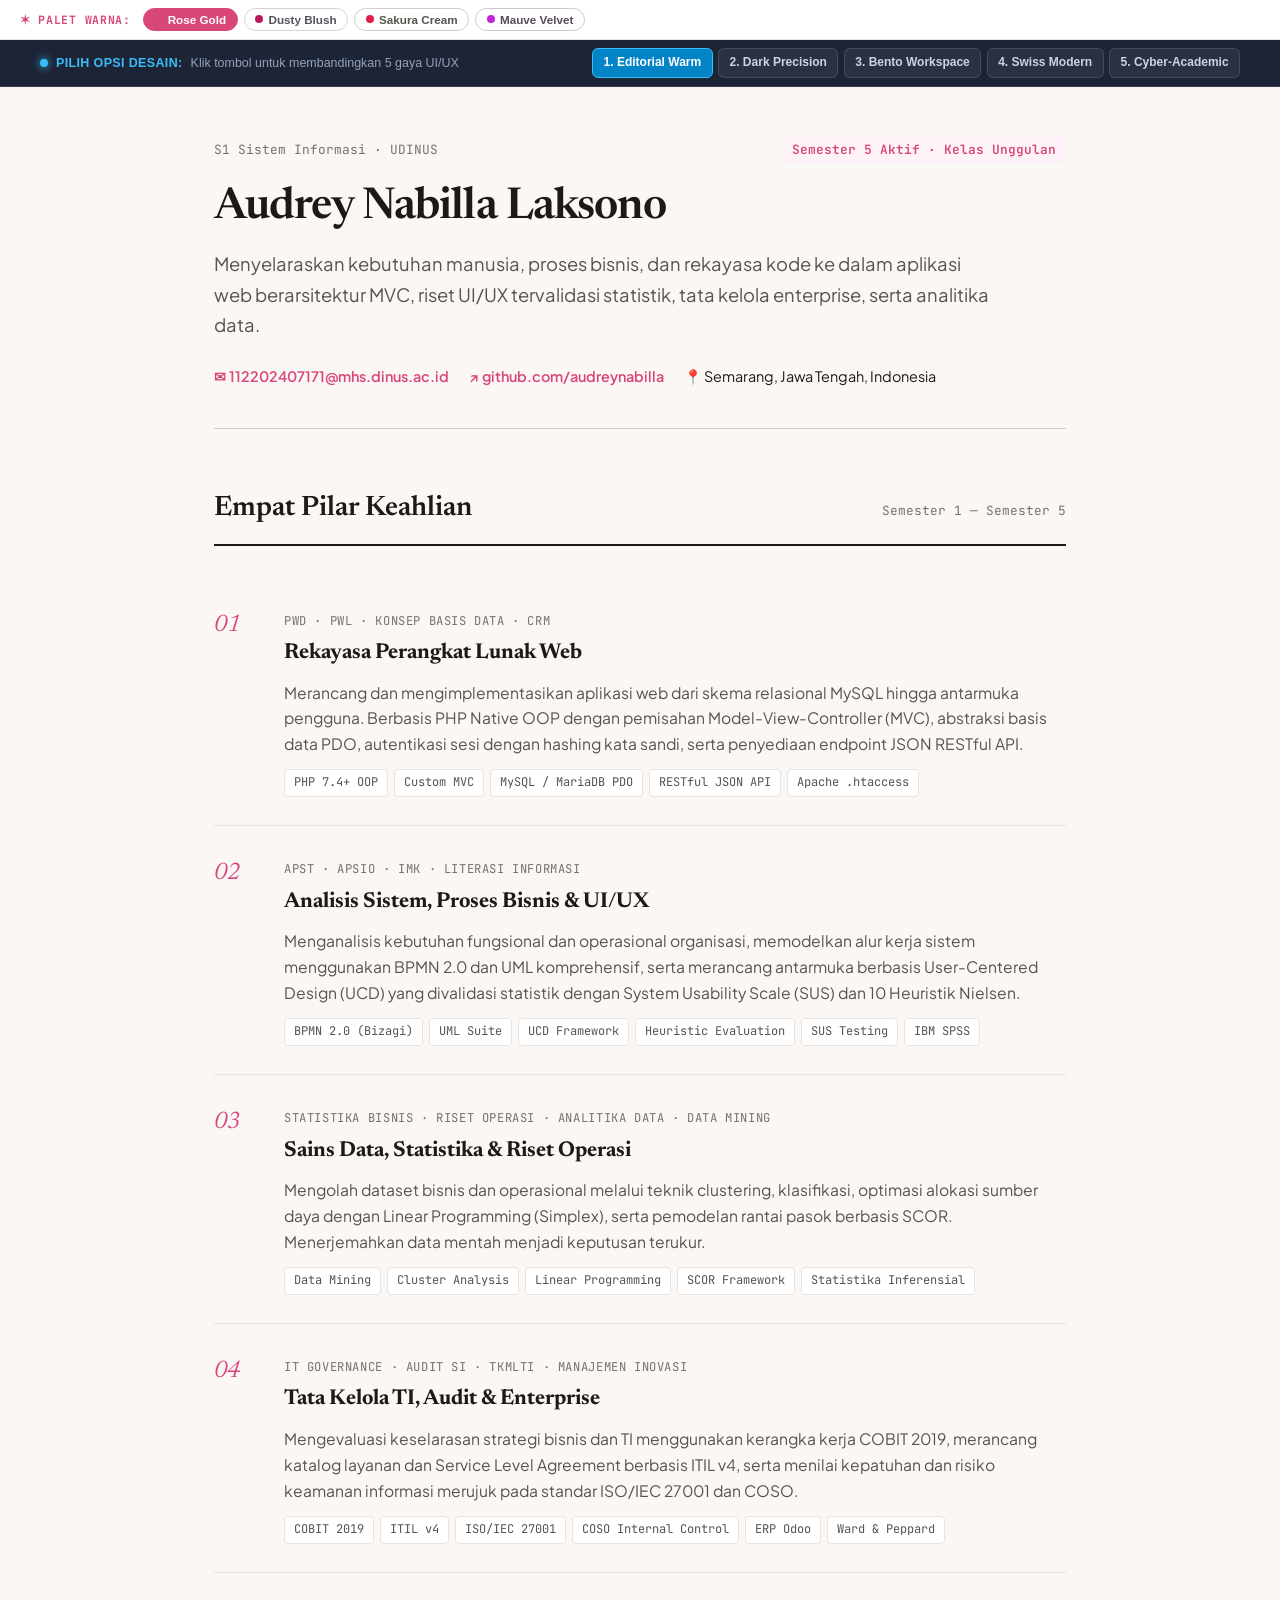
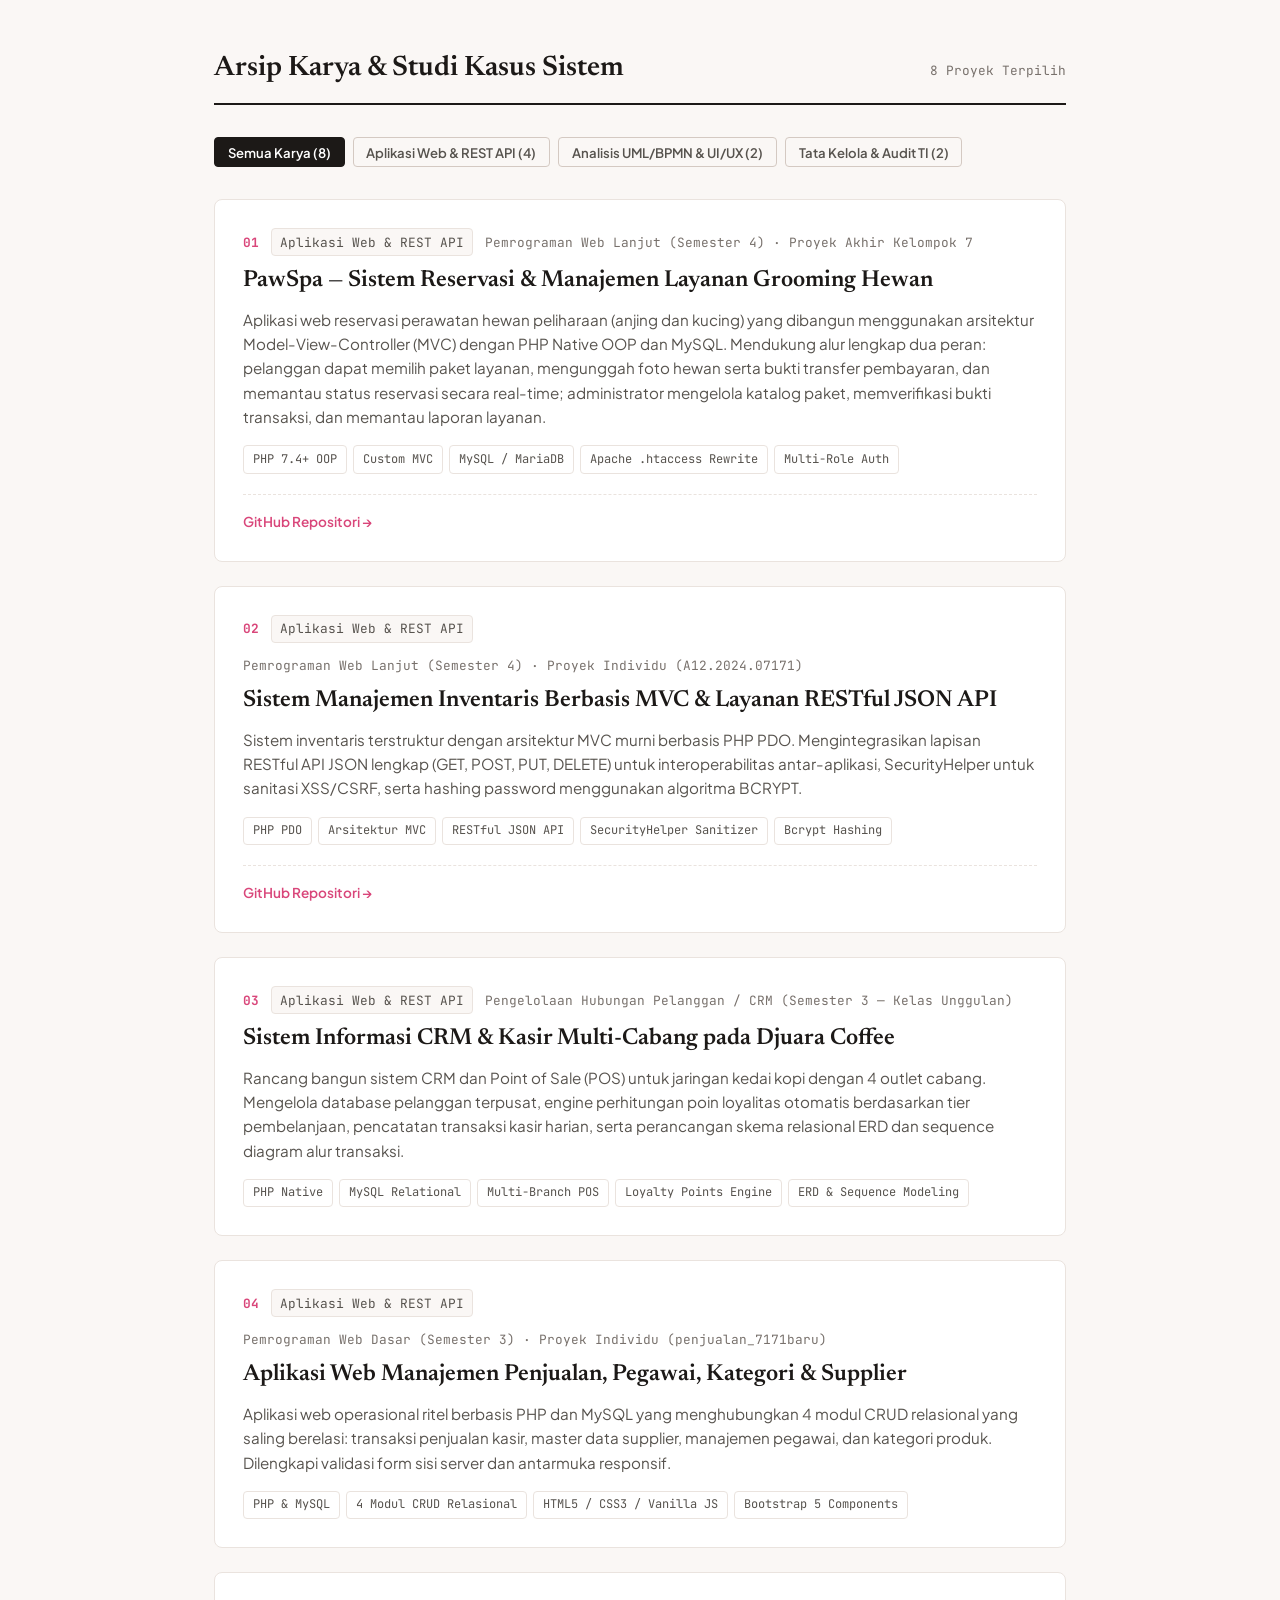
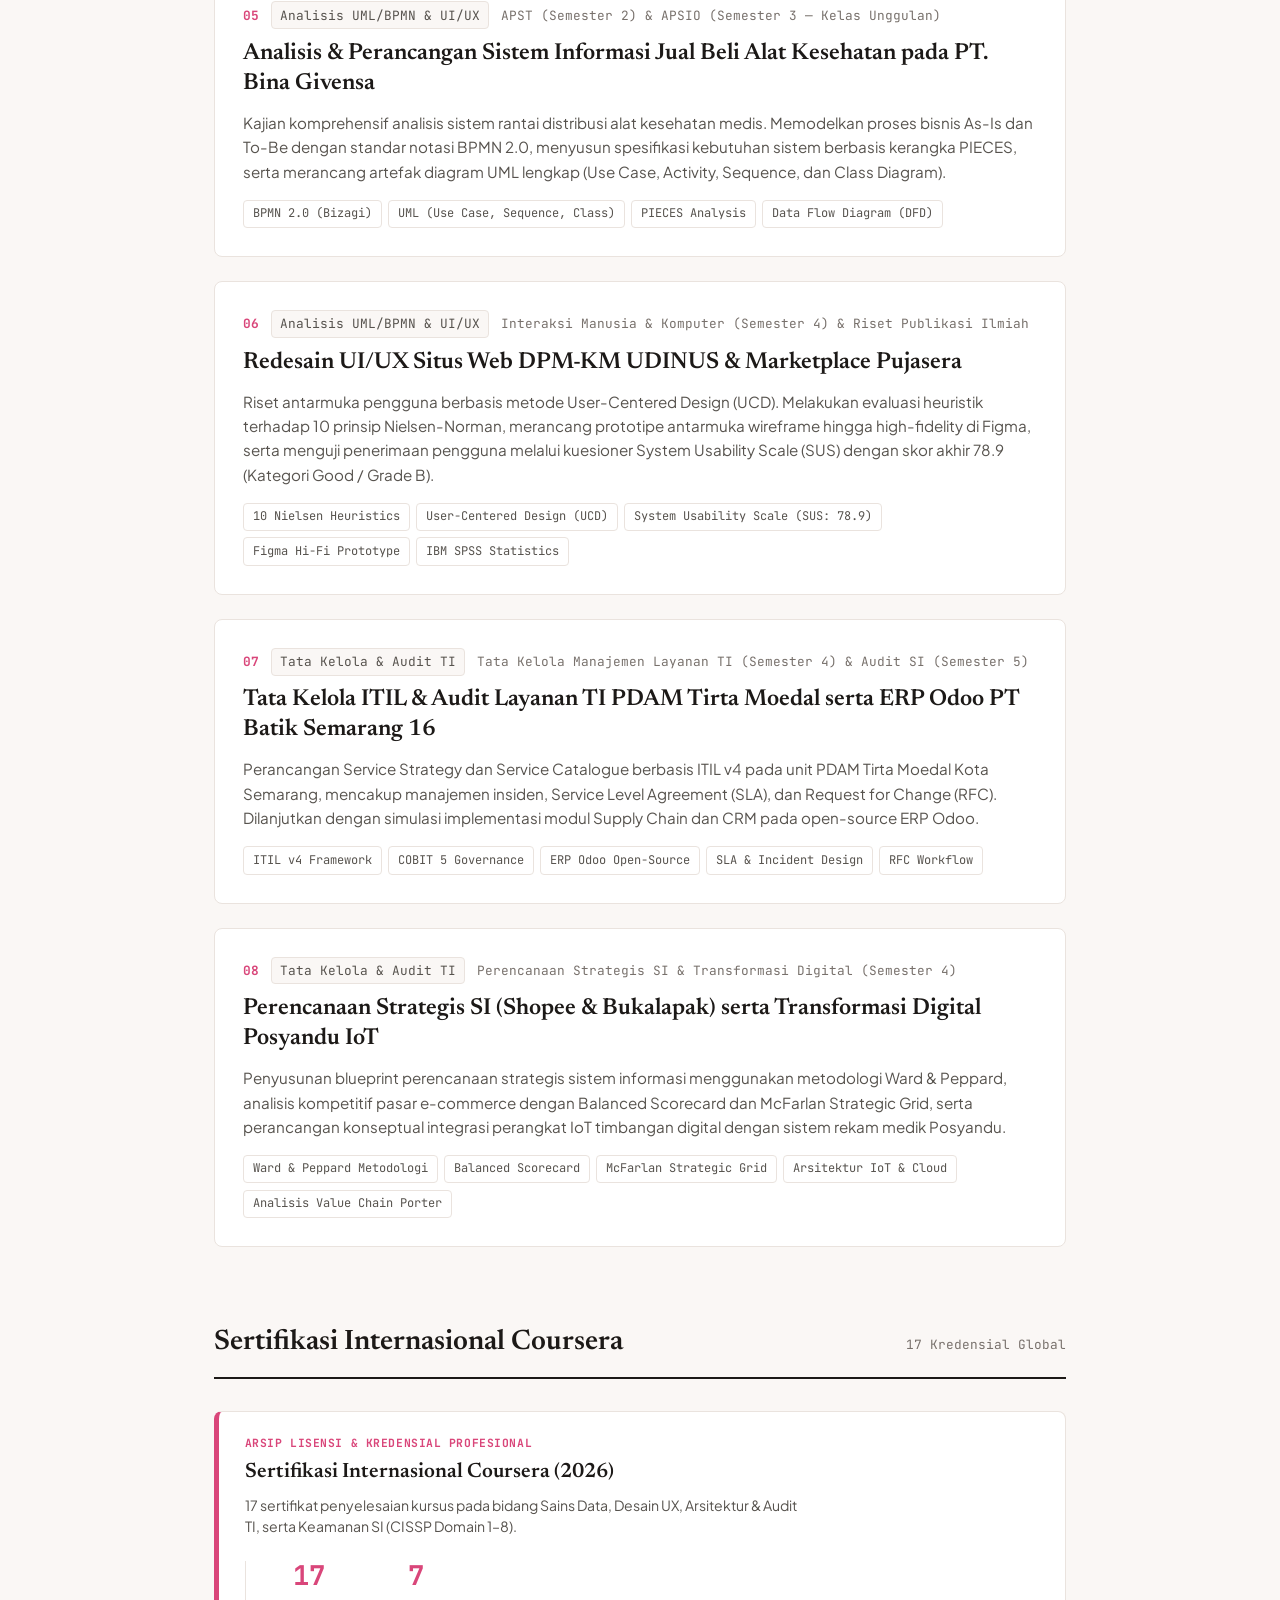
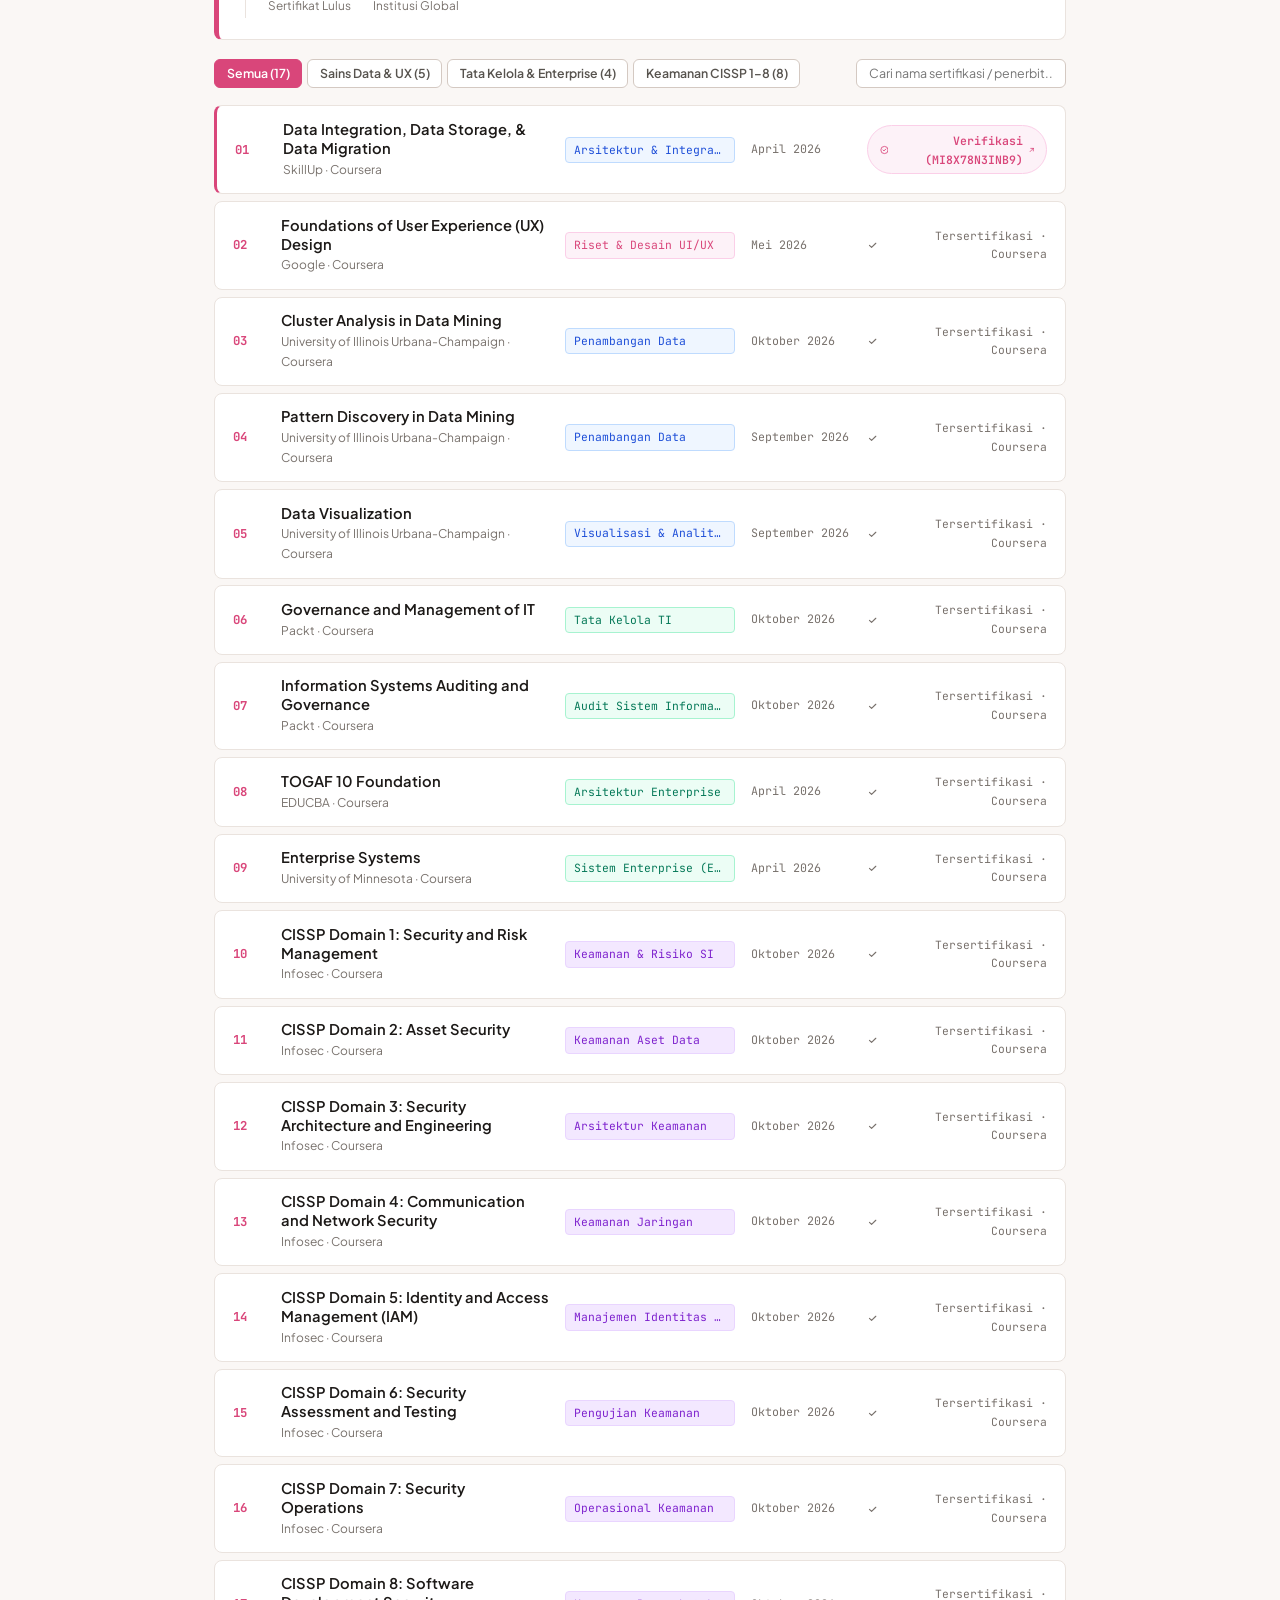
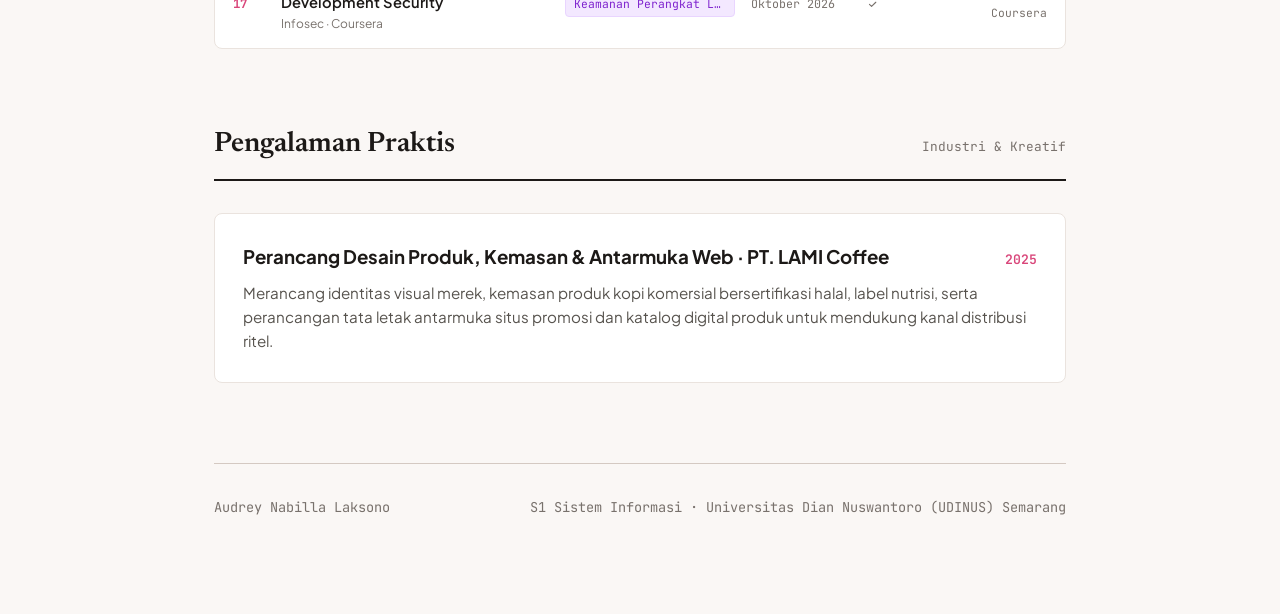
==== commit c5848084: "fix: palettes+clean [Hermes]" ====
--- a/index.html
+++ b/index.html
@@ -396,9 +396,166 @@
       .ed-cred-action { text-align: left; }
       .ed-course-row { grid-template-columns: 1fr; gap: 0.25rem; }
     }
-  </style>
+  
+    /* ==== 4 PINK-ACCENT PALETTES ==== */
+    :root, [data-theme="rose-gold"] {
+      --bg: #FAF7F5; --card-bg: #FFFFFF;
+      --ink: #1C1917; --ink-muted: #57534E; --ink-light: #78716C;
+      --border: #EAE3DE; --border-dark: #D4C9C2;
+      --accent: #D9467A; --accent-hover: #BE185D;
+      --accent-soft: #FDF2F8; --accent-border: #FBCFE8;
+    }
+    [data-theme="dusty-blush"] {
+      --bg: #FBF9F9; --card-bg: #FFFFFF;
+      --ink: #18181B; --ink-muted: #52525B; --ink-light: #71717A;
+      --border: #E4E4E7; --border-dark: #D4D4D8;
+      --accent: #BE185D; --accent-hover: #9D174D;
+      --accent-soft: #FDF2F8; --accent-border: #F9A8D4;
+    }
+    [data-theme="sakura-cream"] {
+      --bg: #FCFAF8; --card-bg: #FFFFFF;
+      --ink: #292524; --ink-muted: #57534E; --ink-light: #78716C;
+      --border: #E7E2DD; --border-dark: #D3CBC3;
+      --accent: #E11D48; --accent-hover: #BE123C;
+      --accent-soft: #FFE4E6; --accent-border: #FECDD3;
+    }
+    [data-theme="mauve-velvet"] {
+      --bg: #F8F6F8; --card-bg: #FFFFFF;
+      --ink: #1F1620; --ink-muted: #584A5A; --ink-light: #7C6D7E;
+      --border: #E6DEE7; --border-dark: #D2C4D3;
+      --accent: #C026D3; --accent-hover: #A21CAF;
+      --accent-soft: #FAE8FF; --accent-border: #F0ABFC;
+    }
+
+    /* ==== PALETTE BAR ==== */
+    .palette-bar {
+      position: sticky; top: 0; z-index: 999;
+      background: rgba(255,255,255,0.94);
+      backdrop-filter: blur(10px); -webkit-backdrop-filter: blur(10px);
+      border-bottom: 1px solid var(--border);
+      padding: 0.48rem 1.25rem;
+      display: flex; align-items: center; gap: 0.75rem; flex-wrap: wrap;
+    }
+    .palette-bar-label {
+      font-family: "JetBrains Mono", monospace; font-weight: 700;
+      font-size: 0.72rem; letter-spacing: 0.06em; color: var(--accent);
+    }
+    .palette-swatches { display: flex; gap: 0.35rem; flex-wrap: wrap; }
+    .pal-btn {
+      display: inline-flex; align-items: center; gap: 0.32rem;
+      padding: 0.26rem 0.68rem; border-radius: 999px;
+      font-size: 0.73rem; font-weight: 600;
+      background: transparent; border: 1px solid var(--border-dark);
+      color: var(--ink-muted); cursor: pointer; transition: all 0.15s;
+    }
+    .pal-btn:hover { border-color: var(--accent); color: var(--accent); }
+    .pal-btn.active { background: var(--accent); color: #fff; border-color: var(--accent); }
+    .pal-dot { width: 8px; height: 8px; border-radius: 50%; flex-shrink: 0; }
+
+    /* ==== COURSERA REGISTRY ==== */
+    .registry-banner {
+      background: var(--card-bg); border: 1px solid var(--border);
+      border-left: 5px solid var(--accent); border-radius: 8px;
+      padding: 1.35rem 1.6rem; margin-bottom: 1.15rem;
+      display: flex; justify-content: space-between; align-items: center;
+      gap: 1.5rem; flex-wrap: wrap;
+    }
+    .registry-kicker {
+      display: block; font-family: "JetBrains Mono", monospace;
+      font-size: 0.71rem; font-weight: 700; color: var(--accent);
+      text-transform: uppercase; letter-spacing: 0.05em; margin-bottom: 0.22rem;
+    }
+    .registry-heading {
+      font-family: "Newsreader", Georgia, serif;
+      font-size: 1.3rem; font-weight: 600; margin-bottom: 0.3rem;
+    }
+    .registry-sub { color: var(--ink-muted); font-size: 0.88rem; line-height: 1.5; max-width: 560px; }
+    .registry-stats-box {
+      display: flex; gap: 1.4rem;
+      border-left: 1px solid var(--border); padding-left: 1.4rem;
+    }
+    .reg-stat { text-align: center; }
+    .reg-stat strong {
+      display: block; font-family: "JetBrains Mono", monospace;
+      font-size: 1.7rem; font-weight: 700; color: var(--accent); line-height: 1.1;
+    }
+    .reg-stat span { font-size: 0.74rem; color: var(--ink-light); }
+    .registry-controls-row {
+      display: flex; justify-content: space-between; gap: 0.9rem;
+      flex-wrap: wrap; margin-bottom: 1.1rem;
+    }
+    .reg-tabs { display: flex; gap: 0.32rem; flex-wrap: wrap; }
+    .reg-tab-btn {
+      background: var(--card-bg); border: 1px solid var(--border-dark);
+      padding: 0.35rem 0.72rem; border-radius: 6px;
+      font-family: inherit; font-size: 0.77rem; font-weight: 600;
+      color: var(--ink-muted); cursor: pointer; transition: all 0.15s;
+    }
+    .reg-tab-btn:hover { border-color: var(--accent); color: var(--accent); }
+    .reg-tab-btn.is-selected { background: var(--accent); color: #fff; border-color: var(--accent); }
+    .reg-search-input {
+      padding: 0.35rem 0.76rem; border: 1px solid var(--border-dark);
+      border-radius: 6px; font-family: inherit; font-size: 0.78rem;
+      min-width: 210px; background: var(--card-bg); color: var(--ink); outline: none;
+    }
+    .reg-search-input:focus { border-color: var(--accent); }
+    .credential-table { display: flex; flex-direction: column; gap: 0.42rem; }
+    .cred-row {
+      display: grid; grid-template-columns: 32px 1fr 170px 100px 180px;
+      gap: 1rem; align-items: center;
+      padding: 0.85rem 1.1rem;
+      background: var(--card-bg); border: 1px solid var(--border);
+      border-radius: 8px; font-size: 0.86rem; transition: all 0.15s;
+    }
+    .cred-row:hover { border-color: var(--accent-border); box-shadow: 0 2px 6px rgba(0,0,0,0.03); }
+    .cred-row-verified { border-left: 3px solid var(--accent); }
+    .cred-idx { font-family: "JetBrains Mono", monospace; font-size: 0.77rem; font-weight: 700; color: var(--accent); }
+    .cred-main { display: flex; flex-direction: column; gap: 0.1rem; }
+    .cred-course-title { font-size: 0.92rem; font-weight: 600; color: var(--ink); line-height: 1.3; }
+    .cred-issuer { font-size: 0.75rem; color: var(--ink-light); }
+    .cred-domain-tag {
+      display: inline-block; font-family: "JetBrains Mono", monospace;
+      font-size: 0.71rem; padding: 0.17rem 0.48rem; border-radius: 4px;
+      white-space: nowrap; overflow: hidden; text-overflow: ellipsis;
+    }
+    .tag-data { background: #EFF6FF; color: #1D4ED8; border: 1px solid #BFDBFE; }
+    .tag-web { background: var(--accent-soft); color: var(--accent); border: 1px solid var(--accent-border); }
+    .tag-gov { background: #ECFDF5; color: #047857; border: 1px solid #A7F3D0; }
+    .tag-sec { background: #F3E8FF; color: #7E22CE; border: 1px solid #E9D5FF; }
+    .cred-date { font-family: "JetBrains Mono", monospace; font-size: 0.73rem; color: var(--ink-light); white-space: nowrap; }
+    .cred-action { text-align: right; }
+    .cred-verify-pill {
+      display: inline-flex; align-items: center; gap: 0.32rem;
+      padding: 0.28rem 0.7rem; border-radius: 999px;
+      font-family: "JetBrains Mono", monospace; font-size: 0.72rem; font-weight: 600;
+      color: var(--accent); background: var(--accent-soft);
+      border: 1px solid var(--accent-border); text-decoration: none; transition: all 0.15s;
+    }
+    .cred-verify-pill:hover { background: var(--accent); color: #fff; text-decoration: none; }
+    .cred-completed-stamp {
+      display: inline-flex; align-items: center; gap: 0.28rem;
+      font-family: "JetBrains Mono", monospace; font-size: 0.71rem; color: var(--ink-light);
+    }
+    @media (max-width: 820px) {
+      .registry-banner { flex-direction: column; }
+      .registry-stats-box { border-left: none; padding-left: 0; border-top: 1px solid var(--border); padding-top: 0.9rem; }
+      .cred-row { grid-template-columns: 1fr; gap: 0.3rem; }
+      .cred-action { text-align: left; }
+    }
+
+    </style>
 </head>
-<body>
+<body data-theme="rose-gold">
+  <div class="palette-bar">
+    <span class="palette-bar-label">✶ PALET WARNA:</span>
+    <div class="palette-swatches">
+      <button type="button" class="pal-btn active" data-theme="rose-gold"><span class="pal-dot" style="background:#D9467A"></span>Rose Gold</button>
+      <button type="button" class="pal-btn" data-theme="dusty-blush"><span class="pal-dot" style="background:#BE185D"></span>Dusty Blush</button>
+      <button type="button" class="pal-btn" data-theme="sakura-cream"><span class="pal-dot" style="background:#E11D48"></span>Sakura Cream</button>
+      <button type="button" class="pal-btn" data-theme="mauve-velvet"><span class="pal-dot" style="background:#C026D3"></span>Mauve Velvet</button>
+    </div>
+  </div>
+
   
     <aside id="sw-bar" aria-label="Pemilih Opsi Desain">
       <div class="sw-inner">
@@ -494,7 +651,7 @@
   <div class="container">
     <header class="ed-header">
       <div class="ed-meta-top">
-        <span>NIM: A12.2024.07171</span>
+        <span>S1 Sistem Informasi · UDINUS</span>
         <span class="ed-badge">Semester 5 Aktif · Kelas Unggulan</span>
       </div>
       <h1 class="ed-title">Audrey Nabilla Laksono</h1>
@@ -590,7 +747,7 @@
           <h3 class="ed-project-title">Sistem Manajemen Inventaris Berbasis MVC & Layanan RESTful JSON API</h3>
           <p class="ed-project-desc">Sistem inventaris terstruktur dengan arsitektur MVC murni berbasis PHP PDO. Mengintegrasikan lapisan RESTful API JSON lengkap (GET, POST, PUT, DELETE) untuk interoperabilitas antar-aplikasi, SecurityHelper untuk sanitasi XSS/CSRF, serta hashing password menggunakan algoritma BCRYPT.</p>
           <div class="ed-tags"><span class="ed-tag">PHP PDO</span><span class="ed-tag">Arsitektur MVC</span><span class="ed-tag">RESTful JSON API</span><span class="ed-tag">SecurityHelper Sanitizer</span><span class="ed-tag">Bcrypt Hashing</span></div>
-          <div class="ed-project-links"><a href="https://github.com/audreynabilla/pwl-crud-07171" target="_blank" rel="noopener" class="ed-link">GitHub Repositori &rarr;</a><a href="https://youtu.be/afBZMuH899g" target="_blank" rel="noopener" class="ed-link">Video Demo &rarr;</a></div>
+          <div class="ed-project-links"><a href="https://github.com/audreynabilla/pwl-crud-07171" target="_blank" rel="noopener" class="ed-link">GitHub Repositori &rarr;</a></div>
         </article>
         
         <article class="project-item ed-project-card" data-cat="web">
@@ -668,290 +825,209 @@
       </div>
     </section>
 
-    <section class="ed-section" id="riset">
-      <div class="ed-section-head">
-        <h2>Naskah Publikasi Ilmiah</h2>
-        <span>Jurnal JOINS UDINUS</span>
-      </div>
-      <div class="ed-papers-list">
-        
-        <article class="ed-paper-card">
-          <span class="ed-paper-tag">Jurnal JOINS (Journal of Information System) · UDINUS</span>
-          <h3>Redesign of the DPM-KM Website Interface Based on Heuristic Evaluation Using a User-Centered Design Approach and Validation via the System Usability Scale</h3>
-          <p class="ed-paper-field">Interaksi Manusia & Komputer (HCI) · Metodologi UCD & Evaluasi Heuristik</p>
-          <p class="ed-paper-summary">Mengevaluasi aksesibilitas informasi publik pada situs organisasi mahasiswa DPM-KM UDINUS. Dimulai dari audit 10 Nielsen Heuristics oleh 3 evaluator ahli, perancangan ulang UI interaktif berbasis UCD, dan validasi empiris kepada 32 responden mahasiswa melalui instrumen System Usability Scale (SUS). Skor penerimaan meningkat dari 52.4 (Poor) menjadi 78.9 (Good / B), dengan reliabilitas instrumen Cronbach's Alpha α = 0.716.</p>
-        </article>
-        
-        <article class="ed-paper-card">
-          <span class="ed-paper-tag">Jurnal JOINS (Journal of Information System) · UDINUS</span>
-          <h3>Analisis Strategi Pengendalian Persediaan Bahan Baku Berbasis Kerangka SCOR dan Optimasi Metodologis untuk Keunggulan Kompetitif Industri</h3>
-          <p class="ed-paper-field">Riset Operasi & Manajemen Rantai Pasok (Supply Chain Operations Reference)</p>
-          <p class="ed-paper-summary">Kajian kuantitatif terhadap pengendalian persediaan bahan baku manufaktur untuk meminimalkan carrying cost dan stockout risk. Mengintegrasikan kerangka Supply Chain Operations Reference (SCOR) pada level proses Plan, Source, dan Make, serta menerapkan formulasi Economic Order Quantity (EOQ), Safety Stock probabilistik, dan Reorder Point (ROP) adaptif.</p>
-        </article>
-        
-      </div>
-    </section>
-
-    <section class="ed-section" id="studi-aktif">
-      <div class="ed-section-head">
-        <h2>Mata Kuliah Aktif (Semester 5)</h2>
-        <span>Fokus Kurikulum S1 Sistem Informasi</span>
-      </div>
-      <div class="ed-courses-list">
-        
-        <div class="ed-course-row">
-          <span class="ed-course-code">A12.6501</span>
-          <div>
-            <strong>Penambangan Data (Data Mining)</strong>
-            <p>Clustering, Algoritma K-Means, Asosiasi Apriori, Klasifikasi Decision Tree</p>
-          </div>
-        </div>
-        
-        <div class="ed-course-row">
-          <span class="ed-course-code">A12.6502</span>
-          <div>
-            <strong>Analitika Data</strong>
-            <p>Pemodelan Prediktif, Visualisasi Data Lanjut, Analisis Tren Bisnis</p>
-          </div>
-        </div>
-        
-        <div class="ed-course-row">
-          <span class="ed-course-code">A12.6503</span>
-          <div>
-            <strong>Audit Sistem Informasi</strong>
-            <p>COBIT 2019, Struktur Pengendalian Internal COSO, Identifikasi Risiko TI & Kontrol</p>
-          </div>
-        </div>
-        
-        <div class="ed-course-row">
-          <span class="ed-course-code">A12.6504</span>
-          <div>
-            <strong>Sistem Pendukung Keputusan (SPK)</strong>
-            <p>Metode AHP, TOPSIS, SAW, Promethee untuk Seleksi Multi-Kriteria</p>
-          </div>
-        </div>
-        
-        <div class="ed-course-row">
-          <span class="ed-course-code">A12.6505</span>
-          <div>
-            <strong>Implementasi & Pengujian Sistem</strong>
-            <p>Black Box Testing, White Box (Cyclomatic Complexity), UAT, Quality Assurance</p>
-          </div>
-        </div>
-        
-        <div class="ed-course-row">
-          <span class="ed-course-code">A12.6506</span>
-          <div>
-            <strong>Kecerdasan Buatan (AI)</strong>
-            <p>Pencarian Jalur Heuristik, Knowledge Representation, Neural Networks Dasar</p>
-          </div>
-        </div>
-        
-        <div class="ed-course-row">
-          <span class="ed-course-code">A12.6507</span>
-          <div>
-            <strong>Sistem Informasi Akuntansi (SIA)</strong>
-            <p>Siklus Pendapatan & Pengeluaran, Audit Trail Transaksi Finansial</p>
-          </div>
-        </div>
-        
-        <div class="ed-course-row">
-          <span class="ed-course-code">A12.6508</span>
-          <div>
-            <strong>Keamanan Sistem Informasi</strong>
-            <p>CIA Triad, Kriptografi, CISSP Domain 1–8, Manajemen Insiden & Kerentanan</p>
-          </div>
-        </div>
-        
-      </div>
-    </section>
+    
+
+    
 
     <section class="ed-section" id="sertifikasi">
       <div class="ed-section-head">
         <h2>Sertifikasi Internasional Coursera</h2>
-        <span>17 Kredensial Terverifikasi</span>
-      </div>
-      <div class="ed-cred-controls">
-        <div style="display:flex; gap:0.4rem; flex-wrap:wrap;">
-          <button type="button" class="cred-btn active" data-group="all">Semua (17)</button>
-          <button type="button" class="cred-btn" data-group="data-ux">Data & UX (5)</button>
-          <button type="button" class="cred-btn" data-group="gov">Governance & ERP (4)</button>
-          <button type="button" class="cred-btn" data-group="sec">Keamanan CISSP (8)</button>
-        </div>
-        <input type="text" id="cred-search" class="ed-search-input" placeholder="Cari nama sertifikasi...">
-      </div>
-      <div class="ed-creds-list">
-        
-        <div class="cred-item ed-cred-row" data-group="data-ux">
-          <span class="ed-cred-id">01</span>
-          <div class="ed-cred-info">
-            <strong>Data Integration, Data Storage, & Data Migration</strong>
-            <span>SkillUp · Coursera · April 2026</span>
-          </div>
-          <span class="ed-cred-dom">Arsitektur & Integrasi Data</span>
-          <div class="ed-cred-action"><a href="https://coursera.org/verify/MI8X78N3INB9" target="_blank" rel="noopener" class="ed-verify">Verifikasi (MI8X78N3INB9) &rarr;</a></div>
-        </div>
-        
-        <div class="cred-item ed-cred-row" data-group="data-ux">
-          <span class="ed-cred-id">02</span>
-          <div class="ed-cred-info">
-            <strong>Foundations of User Experience (UX) Design</strong>
-            <span>Google · Coursera · Mei 2026</span>
-          </div>
-          <span class="ed-cred-dom">Riset & Desain UI/UX</span>
-          <div class="ed-cred-action"><span class="ed-completed">Tersertifikasi</span></div>
-        </div>
-        
-        <div class="cred-item ed-cred-row" data-group="data-ux">
-          <span class="ed-cred-id">03</span>
-          <div class="ed-cred-info">
-            <strong>Cluster Analysis in Data Mining</strong>
-            <span>University of Illinois Urbana-Champaign · Oktober 2026</span>
-          </div>
-          <span class="ed-cred-dom">Penambangan Data</span>
-          <div class="ed-cred-action"><span class="ed-completed">Tersertifikasi</span></div>
-        </div>
-        
-        <div class="cred-item ed-cred-row" data-group="data-ux">
-          <span class="ed-cred-id">04</span>
-          <div class="ed-cred-info">
-            <strong>Pattern Discovery in Data Mining</strong>
-            <span>University of Illinois Urbana-Champaign · September 2026</span>
-          </div>
-          <span class="ed-cred-dom">Penambangan Data</span>
-          <div class="ed-cred-action"><span class="ed-completed">Tersertifikasi</span></div>
-        </div>
-        
-        <div class="cred-item ed-cred-row" data-group="data-ux">
-          <span class="ed-cred-id">05</span>
-          <div class="ed-cred-info">
-            <strong>Data Visualization</strong>
-            <span>University of Illinois Urbana-Champaign · September 2026</span>
-          </div>
-          <span class="ed-cred-dom">Visualisasi & Analitika</span>
-          <div class="ed-cred-action"><span class="ed-completed">Tersertifikasi</span></div>
-        </div>
-        
-        <div class="cred-item ed-cred-row" data-group="gov">
-          <span class="ed-cred-id">06</span>
-          <div class="ed-cred-info">
-            <strong>Governance and Management of IT</strong>
-            <span>Packt · Coursera · Oktober 2026</span>
-          </div>
-          <span class="ed-cred-dom">Tata Kelola TI</span>
-          <div class="ed-cred-action"><span class="ed-completed">Tersertifikasi</span></div>
-        </div>
-        
-        <div class="cred-item ed-cred-row" data-group="gov">
-          <span class="ed-cred-id">07</span>
-          <div class="ed-cred-info">
-            <strong>Information Systems Auditing and Governance</strong>
-            <span>Packt · Coursera · Oktober 2026</span>
-          </div>
-          <span class="ed-cred-dom">Audit Sistem Informasi</span>
-          <div class="ed-cred-action"><span class="ed-completed">Tersertifikasi</span></div>
-        </div>
-        
-        <div class="cred-item ed-cred-row" data-group="gov">
-          <span class="ed-cred-id">08</span>
-          <div class="ed-cred-info">
-            <strong>TOGAF 10 Foundation</strong>
-            <span>EDUCBA · Coursera · April 2026</span>
-          </div>
-          <span class="ed-cred-dom">Arsitektur Enterprise</span>
-          <div class="ed-cred-action"><span class="ed-completed">Tersertifikasi</span></div>
-        </div>
-        
-        <div class="cred-item ed-cred-row" data-group="gov">
-          <span class="ed-cred-id">09</span>
-          <div class="ed-cred-info">
-            <strong>Enterprise Systems</strong>
-            <span>University of Minnesota · Coursera · April 2026</span>
-          </div>
-          <span class="ed-cred-dom">Sistem Enterprise (ERP)</span>
-          <div class="ed-cred-action"><span class="ed-completed">Tersertifikasi</span></div>
-        </div>
-        
-        <div class="cred-item ed-cred-row" data-group="sec">
-          <span class="ed-cred-id">10</span>
-          <div class="ed-cred-info">
-            <strong>CISSP Domain 1: Security and Risk Management</strong>
-            <span>Infosec · Coursera · Oktober 2026</span>
-          </div>
-          <span class="ed-cred-dom">Keamanan & Risiko SI</span>
-          <div class="ed-cred-action"><span class="ed-completed">Tersertifikasi</span></div>
-        </div>
-        
-        <div class="cred-item ed-cred-row" data-group="sec">
-          <span class="ed-cred-id">11</span>
-          <div class="ed-cred-info">
-            <strong>CISSP Domain 2: Asset Security</strong>
-            <span>Infosec · Coursera · Oktober 2026</span>
-          </div>
-          <span class="ed-cred-dom">Keamanan Aset Data</span>
-          <div class="ed-cred-action"><span class="ed-completed">Tersertifikasi</span></div>
-        </div>
-        
-        <div class="cred-item ed-cred-row" data-group="sec">
-          <span class="ed-cred-id">12</span>
-          <div class="ed-cred-info">
-            <strong>CISSP Domain 3: Security Architecture and Engineering</strong>
-            <span>Infosec · Coursera · Oktober 2026</span>
-          </div>
-          <span class="ed-cred-dom">Arsitektur Keamanan</span>
-          <div class="ed-cred-action"><span class="ed-completed">Tersertifikasi</span></div>
-        </div>
-        
-        <div class="cred-item ed-cred-row" data-group="sec">
-          <span class="ed-cred-id">13</span>
-          <div class="ed-cred-info">
-            <strong>CISSP Domain 4: Communication and Network Security</strong>
-            <span>Infosec · Coursera · Oktober 2026</span>
-          </div>
-          <span class="ed-cred-dom">Keamanan Jaringan</span>
-          <div class="ed-cred-action"><span class="ed-completed">Tersertifikasi</span></div>
-        </div>
-        
-        <div class="cred-item ed-cred-row" data-group="sec">
-          <span class="ed-cred-id">14</span>
-          <div class="ed-cred-info">
-            <strong>CISSP Domain 5: Identity and Access Management (IAM)</strong>
-            <span>Infosec · Coursera · Oktober 2026</span>
-          </div>
-          <span class="ed-cred-dom">Manajemen Identitas (IAM)</span>
-          <div class="ed-cred-action"><span class="ed-completed">Tersertifikasi</span></div>
-        </div>
-        
-        <div class="cred-item ed-cred-row" data-group="sec">
-          <span class="ed-cred-id">15</span>
-          <div class="ed-cred-info">
-            <strong>CISSP Domain 6: Security Assessment and Testing</strong>
-            <span>Infosec · Coursera · Oktober 2026</span>
-          </div>
-          <span class="ed-cred-dom">Pengujian Keamanan</span>
-          <div class="ed-cred-action"><span class="ed-completed">Tersertifikasi</span></div>
-        </div>
-        
-        <div class="cred-item ed-cred-row" data-group="sec">
-          <span class="ed-cred-id">16</span>
-          <div class="ed-cred-info">
-            <strong>CISSP Domain 7: Security Operations</strong>
-            <span>Infosec · Coursera · Oktober 2026</span>
-          </div>
-          <span class="ed-cred-dom">Operasional Keamanan</span>
-          <div class="ed-cred-action"><span class="ed-completed">Tersertifikasi</span></div>
-        </div>
-        
-        <div class="cred-item ed-cred-row" data-group="sec">
-          <span class="ed-cred-id">17</span>
-          <div class="ed-cred-info">
-            <strong>CISSP Domain 8: Software Development Security</strong>
-            <span>Infosec · Coursera · Oktober 2026</span>
-          </div>
-          <span class="ed-cred-dom">Keamanan Perangkat Lunak</span>
-          <div class="ed-cred-action"><span class="ed-completed">Tersertifikasi</span></div>
-        </div>
-        
+        <span>17 Kredensial Global</span>
+      </div>
+
+      <div class="registry-banner">
+        <div class="registry-banner-text">
+          <span class="registry-kicker">ARSIP LISENSI &amp; KREDENSIAL PROFESIONAL</span>
+          <h3 class="registry-heading">Sertifikasi Internasional Coursera (2026)</h3>
+          <p class="registry-sub">17 sertifikat penyelesaian kursus pada bidang Sains Data, Desain UX, Arsitektur &amp; Audit TI, serta Keamanan SI (CISSP Domain 1&#8211;8).</p>
+        </div>
+        <div class="registry-stats-box">
+          <div class="reg-stat"><strong>17</strong><span>Sertifikat Lulus</span></div>
+          <div class="reg-stat"><strong>7</strong><span>Institusi Global</span></div>
+        </div>
+      </div>
+
+      <div class="registry-controls-row">
+        <div class="reg-tabs">
+          <button type="button" class="reg-tab-btn is-selected" data-cred-group="all">Semua (17)</button>
+          <button type="button" class="reg-tab-btn" data-cred-group="data-ux">Sains Data &amp; UX (5)</button>
+          <button type="button" class="reg-tab-btn" data-cred-group="gov-ent">Tata Kelola &amp; Enterprise (4)</button>
+          <button type="button" class="reg-tab-btn" data-cred-group="cissp-sec">Keamanan CISSP 1&#8211;8 (8)</button>
+        </div>
+        <input type="text" id="cred-search" class="reg-search-input" placeholder="Cari nama sertifikasi / penerbit...">
+      </div>
+
+      <div class="credential-table">
+        <div class="cred-row cred-row-verified" data-cred-cat="data-ux">
+          <span class="cred-idx">01</span>
+          <div class="cred-main">
+            <strong class="cred-course-title">Data Integration, Data Storage, & Data Migration</strong>
+            <span class="cred-issuer">SkillUp · Coursera</span>
+          </div>
+          <span class="cred-domain-tag tag-data">Arsitektur & Integrasi Data</span>
+          <span class="cred-date">April 2026</span>
+          <div class="cred-action"><a href="https://coursera.org/verify/MI8X78N3INB9" target="_blank" rel="noopener noreferrer" class="cred-verify-pill"><svg width="12" height="12" viewBox="0 0 16 16" fill="none" aria-hidden="true"><circle cx="8" cy="8" r="6.5" stroke="currentColor" stroke-width="1.5"/><path d="M5.5 8L7.2 9.7L10.5 6.3" stroke="currentColor" stroke-width="1.6" stroke-linecap="round" stroke-linejoin="round"/></svg><span>Verifikasi (MI8X78N3INB9)</span><svg width="10" height="10" viewBox="0 0 16 16" fill="none" aria-hidden="true"><path d="M4.5 11.5L11.5 4.5M11.5 4.5H6M11.5 4.5V10" stroke="currentColor" stroke-width="1.7" stroke-linecap="round" stroke-linejoin="round"/></svg></a></div>
+        </div>
+        <div class="cred-row" data-cred-cat="data-ux">
+          <span class="cred-idx">02</span>
+          <div class="cred-main">
+            <strong class="cred-course-title">Foundations of User Experience (UX) Design</strong>
+            <span class="cred-issuer">Google · Coursera</span>
+          </div>
+          <span class="cred-domain-tag tag-web">Riset & Desain UI/UX</span>
+          <span class="cred-date">Mei 2026</span>
+          <div class="cred-action"><span class="cred-completed-stamp"><svg width="12" height="12" viewBox="0 0 16 16" fill="none" aria-hidden="true"><path d="M3.5 8.5L6.5 11.5L12.5 5.5" stroke="currentColor" stroke-width="1.6" stroke-linecap="round" stroke-linejoin="round"/></svg><span>Tersertifikasi · Coursera</span></span></div>
+        </div>
+        <div class="cred-row" data-cred-cat="data-ux">
+          <span class="cred-idx">03</span>
+          <div class="cred-main">
+            <strong class="cred-course-title">Cluster Analysis in Data Mining</strong>
+            <span class="cred-issuer">University of Illinois Urbana-Champaign · Coursera</span>
+          </div>
+          <span class="cred-domain-tag tag-data">Penambangan Data</span>
+          <span class="cred-date">Oktober 2026</span>
+          <div class="cred-action"><span class="cred-completed-stamp"><svg width="12" height="12" viewBox="0 0 16 16" fill="none" aria-hidden="true"><path d="M3.5 8.5L6.5 11.5L12.5 5.5" stroke="currentColor" stroke-width="1.6" stroke-linecap="round" stroke-linejoin="round"/></svg><span>Tersertifikasi · Coursera</span></span></div>
+        </div>
+        <div class="cred-row" data-cred-cat="data-ux">
+          <span class="cred-idx">04</span>
+          <div class="cred-main">
+            <strong class="cred-course-title">Pattern Discovery in Data Mining</strong>
+            <span class="cred-issuer">University of Illinois Urbana-Champaign · Coursera</span>
+          </div>
+          <span class="cred-domain-tag tag-data">Penambangan Data</span>
+          <span class="cred-date">September 2026</span>
+          <div class="cred-action"><span class="cred-completed-stamp"><svg width="12" height="12" viewBox="0 0 16 16" fill="none" aria-hidden="true"><path d="M3.5 8.5L6.5 11.5L12.5 5.5" stroke="currentColor" stroke-width="1.6" stroke-linecap="round" stroke-linejoin="round"/></svg><span>Tersertifikasi · Coursera</span></span></div>
+        </div>
+        <div class="cred-row" data-cred-cat="data-ux">
+          <span class="cred-idx">05</span>
+          <div class="cred-main">
+            <strong class="cred-course-title">Data Visualization</strong>
+            <span class="cred-issuer">University of Illinois Urbana-Champaign · Coursera</span>
+          </div>
+          <span class="cred-domain-tag tag-data">Visualisasi & Analitika</span>
+          <span class="cred-date">September 2026</span>
+          <div class="cred-action"><span class="cred-completed-stamp"><svg width="12" height="12" viewBox="0 0 16 16" fill="none" aria-hidden="true"><path d="M3.5 8.5L6.5 11.5L12.5 5.5" stroke="currentColor" stroke-width="1.6" stroke-linecap="round" stroke-linejoin="round"/></svg><span>Tersertifikasi · Coursera</span></span></div>
+        </div>
+        <div class="cred-row" data-cred-cat="gov-ent">
+          <span class="cred-idx">06</span>
+          <div class="cred-main">
+            <strong class="cred-course-title">Governance and Management of IT</strong>
+            <span class="cred-issuer">Packt · Coursera</span>
+          </div>
+          <span class="cred-domain-tag tag-gov">Tata Kelola TI</span>
+          <span class="cred-date">Oktober 2026</span>
+          <div class="cred-action"><span class="cred-completed-stamp"><svg width="12" height="12" viewBox="0 0 16 16" fill="none" aria-hidden="true"><path d="M3.5 8.5L6.5 11.5L12.5 5.5" stroke="currentColor" stroke-width="1.6" stroke-linecap="round" stroke-linejoin="round"/></svg><span>Tersertifikasi · Coursera</span></span></div>
+        </div>
+        <div class="cred-row" data-cred-cat="gov-ent">
+          <span class="cred-idx">07</span>
+          <div class="cred-main">
+            <strong class="cred-course-title">Information Systems Auditing and Governance</strong>
+            <span class="cred-issuer">Packt · Coursera</span>
+          </div>
+          <span class="cred-domain-tag tag-gov">Audit Sistem Informasi</span>
+          <span class="cred-date">Oktober 2026</span>
+          <div class="cred-action"><span class="cred-completed-stamp"><svg width="12" height="12" viewBox="0 0 16 16" fill="none" aria-hidden="true"><path d="M3.5 8.5L6.5 11.5L12.5 5.5" stroke="currentColor" stroke-width="1.6" stroke-linecap="round" stroke-linejoin="round"/></svg><span>Tersertifikasi · Coursera</span></span></div>
+        </div>
+        <div class="cred-row" data-cred-cat="gov-ent">
+          <span class="cred-idx">08</span>
+          <div class="cred-main">
+            <strong class="cred-course-title">TOGAF 10 Foundation</strong>
+            <span class="cred-issuer">EDUCBA · Coursera</span>
+          </div>
+          <span class="cred-domain-tag tag-gov">Arsitektur Enterprise</span>
+          <span class="cred-date">April 2026</span>
+          <div class="cred-action"><span class="cred-completed-stamp"><svg width="12" height="12" viewBox="0 0 16 16" fill="none" aria-hidden="true"><path d="M3.5 8.5L6.5 11.5L12.5 5.5" stroke="currentColor" stroke-width="1.6" stroke-linecap="round" stroke-linejoin="round"/></svg><span>Tersertifikasi · Coursera</span></span></div>
+        </div>
+        <div class="cred-row" data-cred-cat="gov-ent">
+          <span class="cred-idx">09</span>
+          <div class="cred-main">
+            <strong class="cred-course-title">Enterprise Systems</strong>
+            <span class="cred-issuer">University of Minnesota · Coursera</span>
+          </div>
+          <span class="cred-domain-tag tag-gov">Sistem Enterprise (ERP)</span>
+          <span class="cred-date">April 2026</span>
+          <div class="cred-action"><span class="cred-completed-stamp"><svg width="12" height="12" viewBox="0 0 16 16" fill="none" aria-hidden="true"><path d="M3.5 8.5L6.5 11.5L12.5 5.5" stroke="currentColor" stroke-width="1.6" stroke-linecap="round" stroke-linejoin="round"/></svg><span>Tersertifikasi · Coursera</span></span></div>
+        </div>
+        <div class="cred-row" data-cred-cat="cissp-sec">
+          <span class="cred-idx">10</span>
+          <div class="cred-main">
+            <strong class="cred-course-title">CISSP Domain 1: Security and Risk Management</strong>
+            <span class="cred-issuer">Infosec · Coursera</span>
+          </div>
+          <span class="cred-domain-tag tag-sec">Keamanan & Risiko SI</span>
+          <span class="cred-date">Oktober 2026</span>
+          <div class="cred-action"><span class="cred-completed-stamp"><svg width="12" height="12" viewBox="0 0 16 16" fill="none" aria-hidden="true"><path d="M3.5 8.5L6.5 11.5L12.5 5.5" stroke="currentColor" stroke-width="1.6" stroke-linecap="round" stroke-linejoin="round"/></svg><span>Tersertifikasi · Coursera</span></span></div>
+        </div>
+        <div class="cred-row" data-cred-cat="cissp-sec">
+          <span class="cred-idx">11</span>
+          <div class="cred-main">
+            <strong class="cred-course-title">CISSP Domain 2: Asset Security</strong>
+            <span class="cred-issuer">Infosec · Coursera</span>
+          </div>
+          <span class="cred-domain-tag tag-sec">Keamanan Aset Data</span>
+          <span class="cred-date">Oktober 2026</span>
+          <div class="cred-action"><span class="cred-completed-stamp"><svg width="12" height="12" viewBox="0 0 16 16" fill="none" aria-hidden="true"><path d="M3.5 8.5L6.5 11.5L12.5 5.5" stroke="currentColor" stroke-width="1.6" stroke-linecap="round" stroke-linejoin="round"/></svg><span>Tersertifikasi · Coursera</span></span></div>
+        </div>
+        <div class="cred-row" data-cred-cat="cissp-sec">
+          <span class="cred-idx">12</span>
+          <div class="cred-main">
+            <strong class="cred-course-title">CISSP Domain 3: Security Architecture and Engineering</strong>
+            <span class="cred-issuer">Infosec · Coursera</span>
+          </div>
+          <span class="cred-domain-tag tag-sec">Arsitektur Keamanan</span>
+          <span class="cred-date">Oktober 2026</span>
+          <div class="cred-action"><span class="cred-completed-stamp"><svg width="12" height="12" viewBox="0 0 16 16" fill="none" aria-hidden="true"><path d="M3.5 8.5L6.5 11.5L12.5 5.5" stroke="currentColor" stroke-width="1.6" stroke-linecap="round" stroke-linejoin="round"/></svg><span>Tersertifikasi · Coursera</span></span></div>
+        </div>
+        <div class="cred-row" data-cred-cat="cissp-sec">
+          <span class="cred-idx">13</span>
+          <div class="cred-main">
+            <strong class="cred-course-title">CISSP Domain 4: Communication and Network Security</strong>
+            <span class="cred-issuer">Infosec · Coursera</span>
+          </div>
+          <span class="cred-domain-tag tag-sec">Keamanan Jaringan</span>
+          <span class="cred-date">Oktober 2026</span>
+          <div class="cred-action"><span class="cred-completed-stamp"><svg width="12" height="12" viewBox="0 0 16 16" fill="none" aria-hidden="true"><path d="M3.5 8.5L6.5 11.5L12.5 5.5" stroke="currentColor" stroke-width="1.6" stroke-linecap="round" stroke-linejoin="round"/></svg><span>Tersertifikasi · Coursera</span></span></div>
+        </div>
+        <div class="cred-row" data-cred-cat="cissp-sec">
+          <span class="cred-idx">14</span>
+          <div class="cred-main">
+            <strong class="cred-course-title">CISSP Domain 5: Identity and Access Management (IAM)</strong>
+            <span class="cred-issuer">Infosec · Coursera</span>
+          </div>
+          <span class="cred-domain-tag tag-sec">Manajemen Identitas (IAM)</span>
+          <span class="cred-date">Oktober 2026</span>
+          <div class="cred-action"><span class="cred-completed-stamp"><svg width="12" height="12" viewBox="0 0 16 16" fill="none" aria-hidden="true"><path d="M3.5 8.5L6.5 11.5L12.5 5.5" stroke="currentColor" stroke-width="1.6" stroke-linecap="round" stroke-linejoin="round"/></svg><span>Tersertifikasi · Coursera</span></span></div>
+        </div>
+        <div class="cred-row" data-cred-cat="cissp-sec">
+          <span class="cred-idx">15</span>
+          <div class="cred-main">
+            <strong class="cred-course-title">CISSP Domain 6: Security Assessment and Testing</strong>
+            <span class="cred-issuer">Infosec · Coursera</span>
+          </div>
+          <span class="cred-domain-tag tag-sec">Pengujian Keamanan</span>
+          <span class="cred-date">Oktober 2026</span>
+          <div class="cred-action"><span class="cred-completed-stamp"><svg width="12" height="12" viewBox="0 0 16 16" fill="none" aria-hidden="true"><path d="M3.5 8.5L6.5 11.5L12.5 5.5" stroke="currentColor" stroke-width="1.6" stroke-linecap="round" stroke-linejoin="round"/></svg><span>Tersertifikasi · Coursera</span></span></div>
+        </div>
+        <div class="cred-row" data-cred-cat="cissp-sec">
+          <span class="cred-idx">16</span>
+          <div class="cred-main">
+            <strong class="cred-course-title">CISSP Domain 7: Security Operations</strong>
+            <span class="cred-issuer">Infosec · Coursera</span>
+          </div>
+          <span class="cred-domain-tag tag-sec">Operasional Keamanan</span>
+          <span class="cred-date">Oktober 2026</span>
+          <div class="cred-action"><span class="cred-completed-stamp"><svg width="12" height="12" viewBox="0 0 16 16" fill="none" aria-hidden="true"><path d="M3.5 8.5L6.5 11.5L12.5 5.5" stroke="currentColor" stroke-width="1.6" stroke-linecap="round" stroke-linejoin="round"/></svg><span>Tersertifikasi · Coursera</span></span></div>
+        </div>
+        <div class="cred-row" data-cred-cat="cissp-sec">
+          <span class="cred-idx">17</span>
+          <div class="cred-main">
+            <strong class="cred-course-title">CISSP Domain 8: Software Development Security</strong>
+            <span class="cred-issuer">Infosec · Coursera</span>
+          </div>
+          <span class="cred-domain-tag tag-sec">Keamanan Perangkat Lunak</span>
+          <span class="cred-date">Oktober 2026</span>
+          <div class="cred-action"><span class="cred-completed-stamp"><svg width="12" height="12" viewBox="0 0 16 16" fill="none" aria-hidden="true"><path d="M3.5 8.5L6.5 11.5L12.5 5.5" stroke="currentColor" stroke-width="1.6" stroke-linecap="round" stroke-linejoin="round"/></svg><span>Tersertifikasi · Coursera</span></span></div>
+        </div>
       </div>
     </section>
 
@@ -963,14 +1039,14 @@
       <article class="ed-exp-card">
         <div class="ed-exp-header">
           <h3>Perancang Desain Produk, Kemasan & Antarmuka Web · PT. LAMI Coffee</h3>
-          <span class="ed-exp-period">Desember 2023 — Sekarang</span>
+          <span class="ed-exp-period">2025</span>
         </div>
         <p style="color:var(--ink-muted); font-size:0.95rem; line-height:1.6;">Merancang identitas visual merek, kemasan produk kopi komersial bersertifikasi halal, label nutrisi, serta perancangan tata letak antarmuka situs promosi dan katalog digital produk untuk mendukung kanal distribusi ritel.</p>
       </article>
     </section>
 
     <footer class="ed-footer">
-      <div>Audrey Nabilla Laksono · A12.2024.07171</div>
+      <div>Audrey Nabilla Laksono</div>
       <div>S1 Sistem Informasi · Universitas Dian Nuswantoro (UDINUS) Semarang</div>
     </footer>
   </div>
@@ -1037,5 +1113,43 @@
 });
 </script>
 
+<script>
+(function(){
+  var saved = localStorage.getItem('aud_theme') || 'rose-gold';
+  document.body.setAttribute('data-theme', saved);
+  document.querySelectorAll('.pal-btn').forEach(function(btn){
+    btn.classList.toggle('active', btn.getAttribute('data-theme') === saved);
+    btn.addEventListener('click', function(){
+      var t = btn.getAttribute('data-theme');
+      document.body.setAttribute('data-theme', t);
+      localStorage.setItem('aud_theme', t);
+      document.querySelectorAll('.pal-btn').forEach(function(b){ b.classList.toggle('active', b === btn); });
+    });
+  });
+})();
+(function(){
+  var tabs = document.querySelectorAll('.reg-tab-btn');
+  var rows = document.querySelectorAll('.cred-row');
+  var search = document.getElementById('cred-search');
+  function filter(){
+    var activeTab = document.querySelector('.reg-tab-btn.is-selected');
+    var group = activeTab ? activeTab.getAttribute('data-cred-group') : 'all';
+    var q = search ? search.value.toLowerCase().trim() : '';
+    rows.forEach(function(row){
+      var ok = (group === 'all' || row.getAttribute('data-cred-cat') === group)
+               && (q === '' || row.textContent.toLowerCase().includes(q));
+      row.style.display = ok ? '' : 'none';
+    });
+  }
+  tabs.forEach(function(tab){
+    tab.addEventListener('click', function(){
+      tabs.forEach(function(t){ t.classList.remove('is-selected'); });
+      tab.classList.add('is-selected');
+      filter();
+    });
+  });
+  if(search) search.addEventListener('input', filter);
+})();
+</script>
 </body>
 </html>
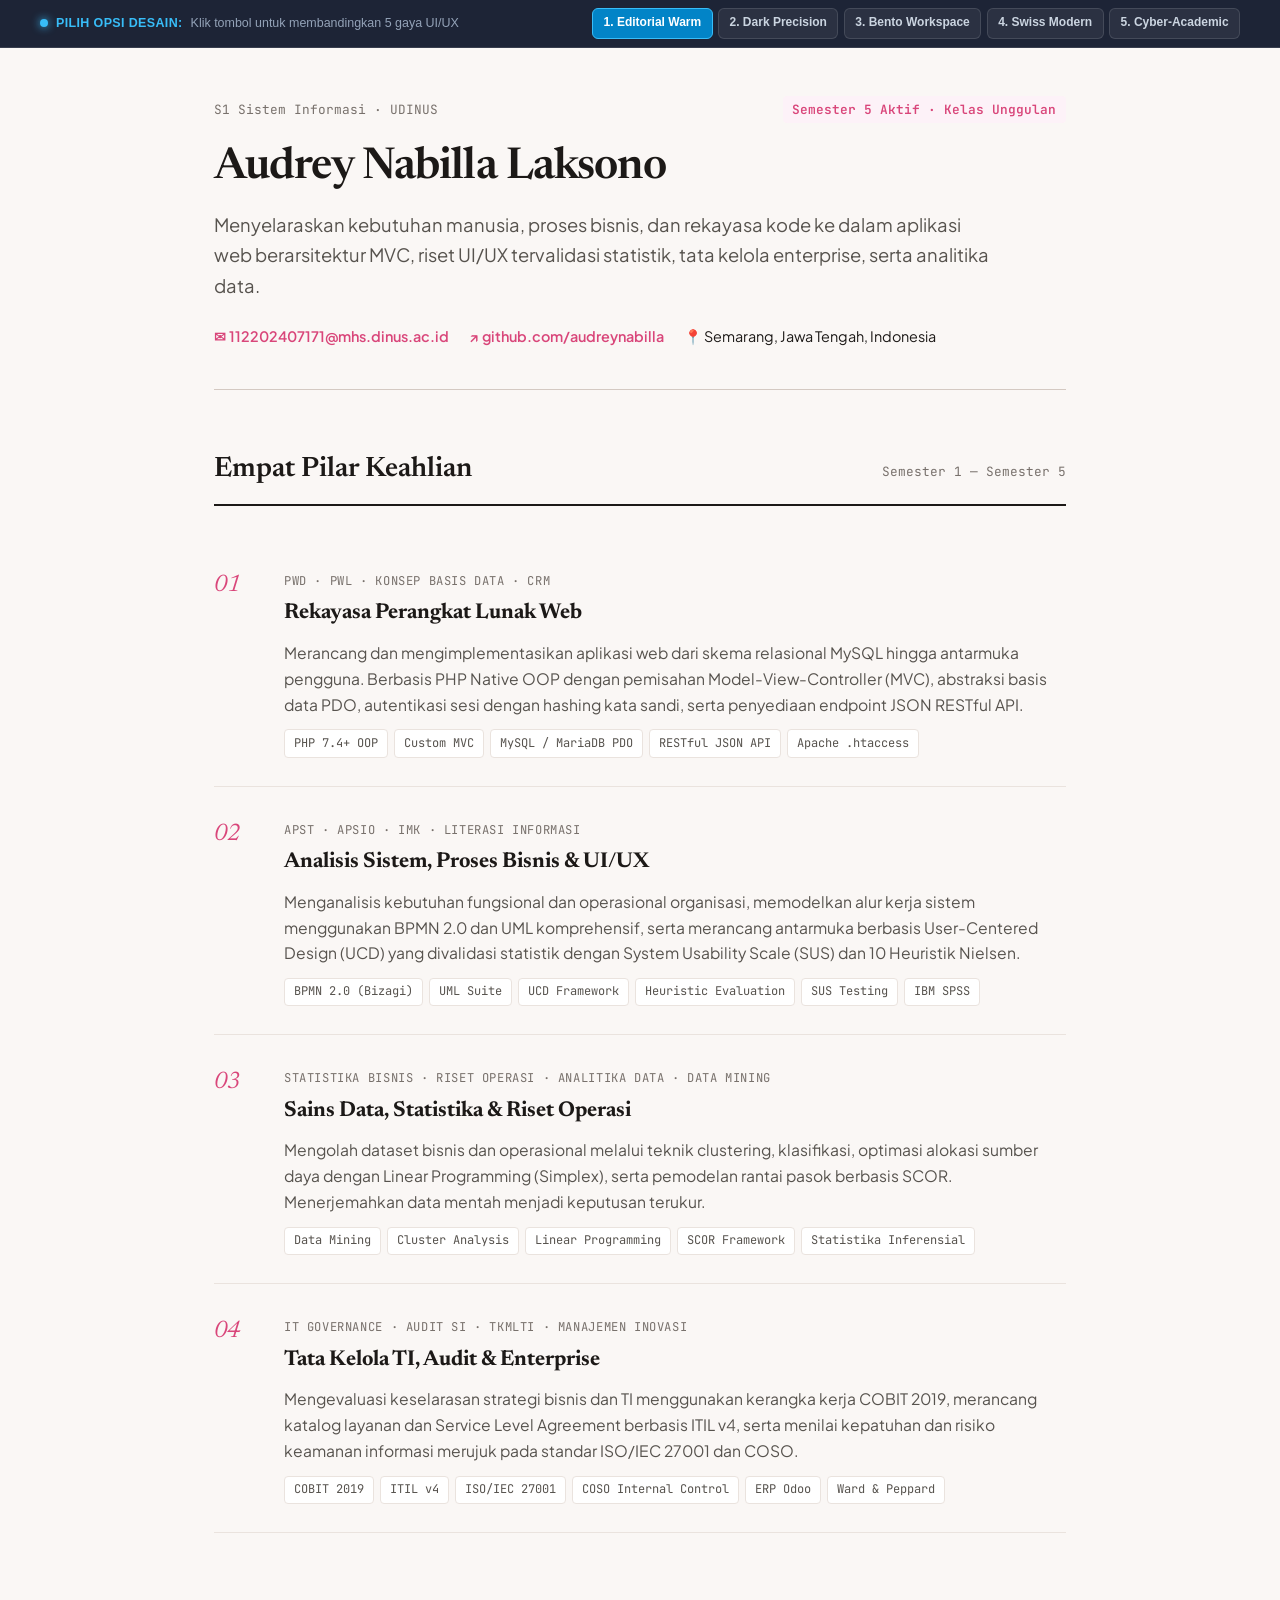
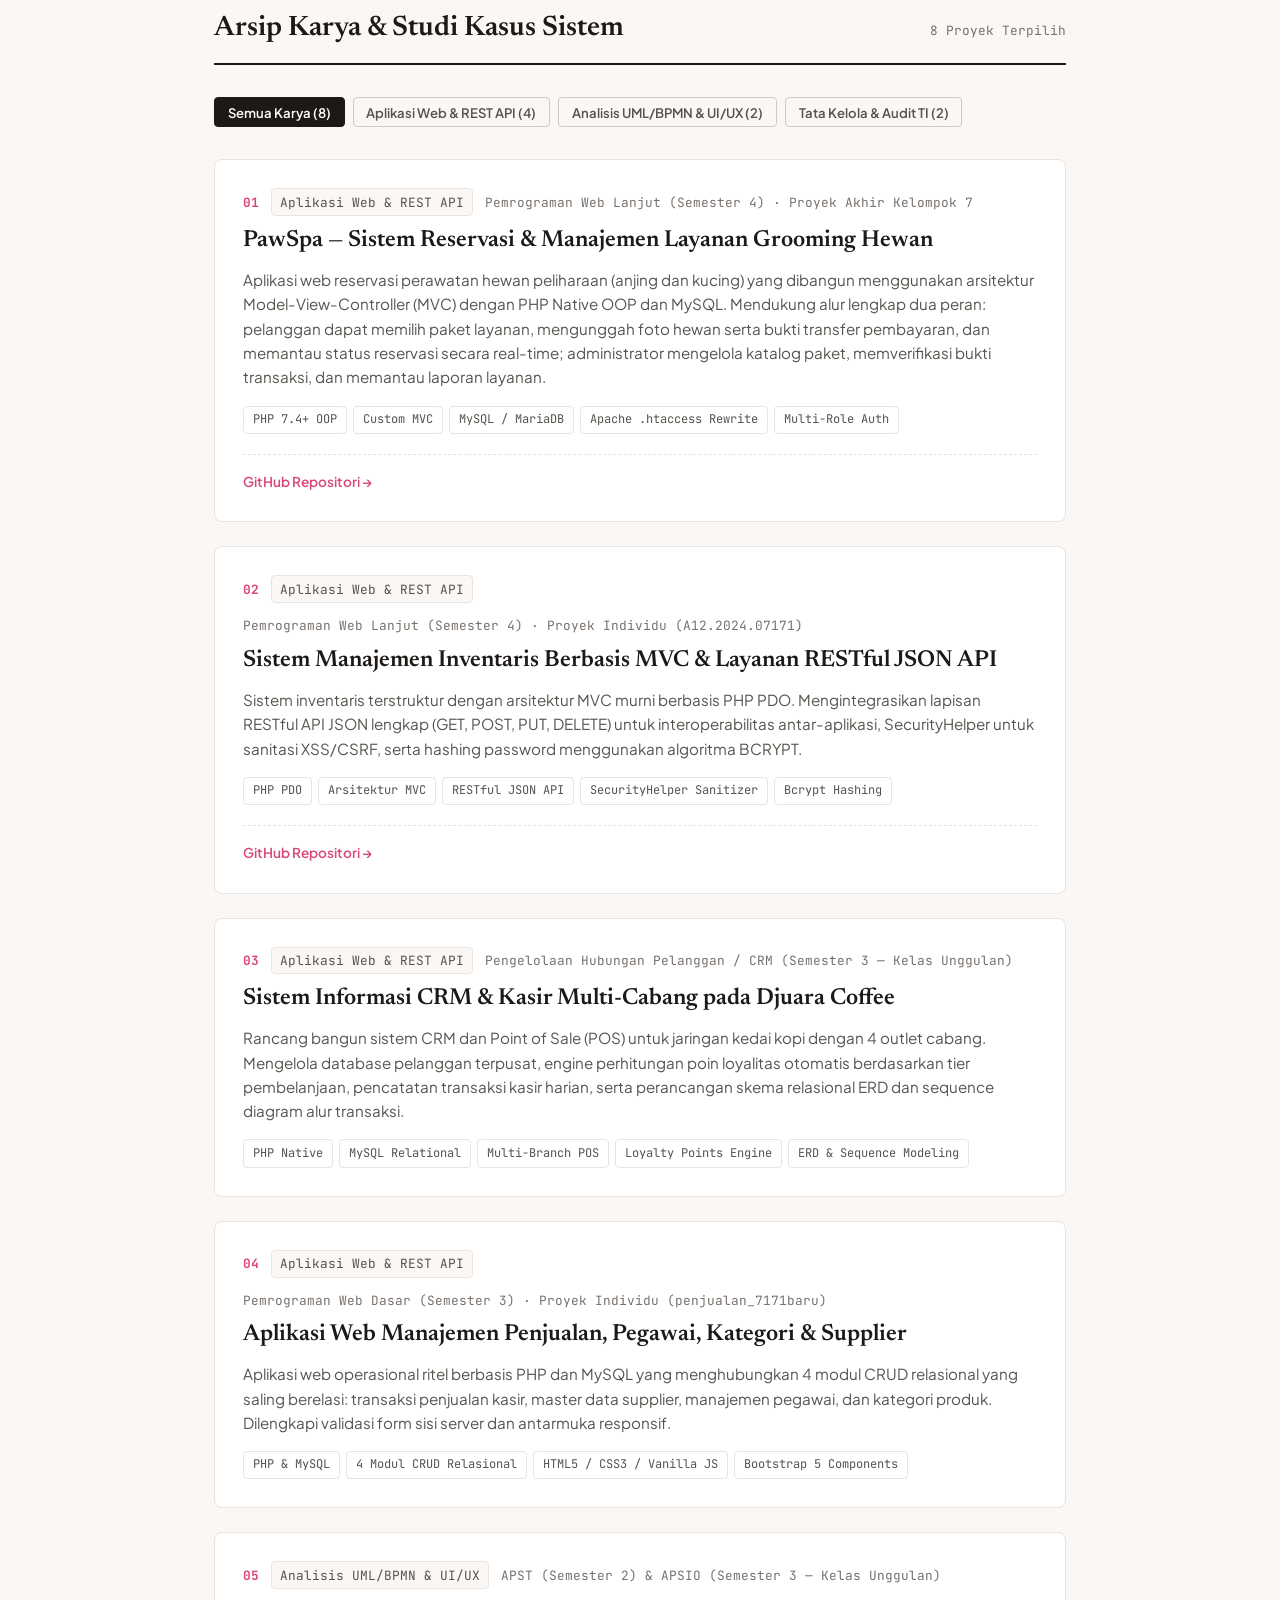
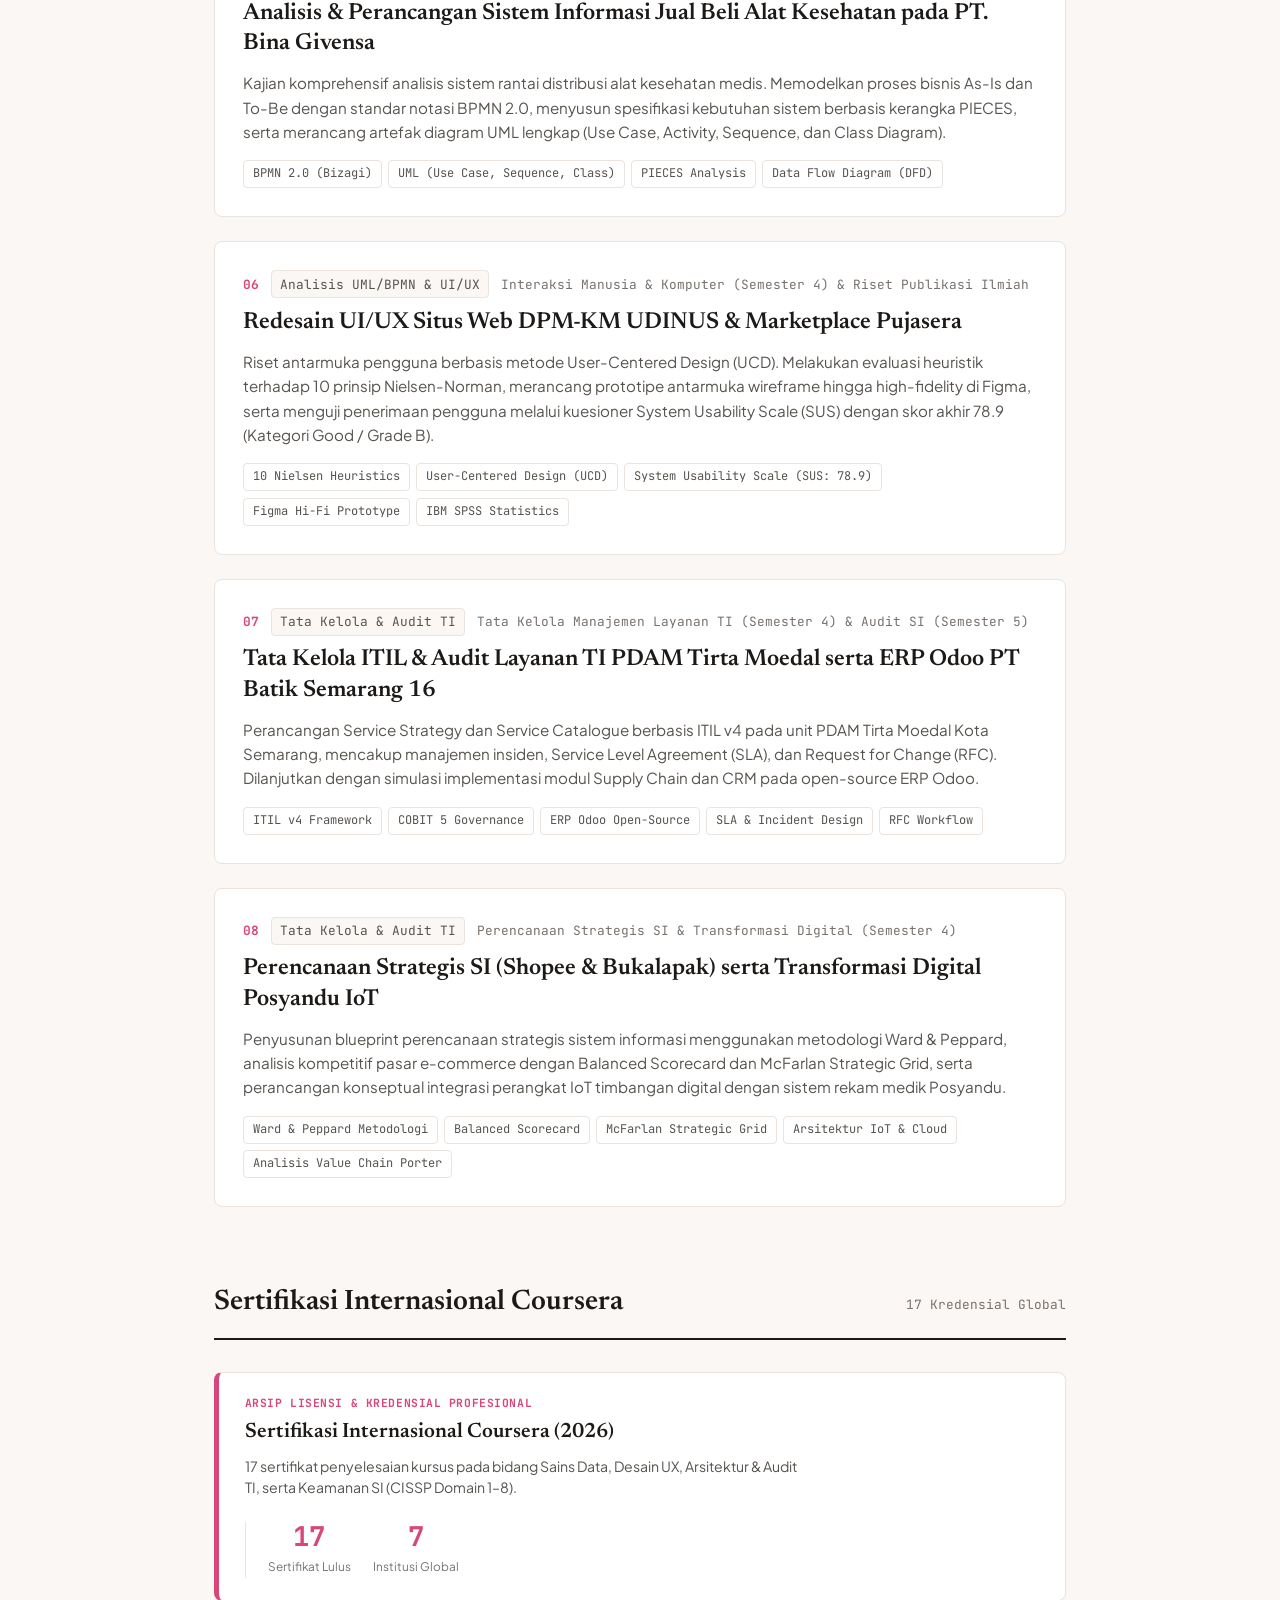
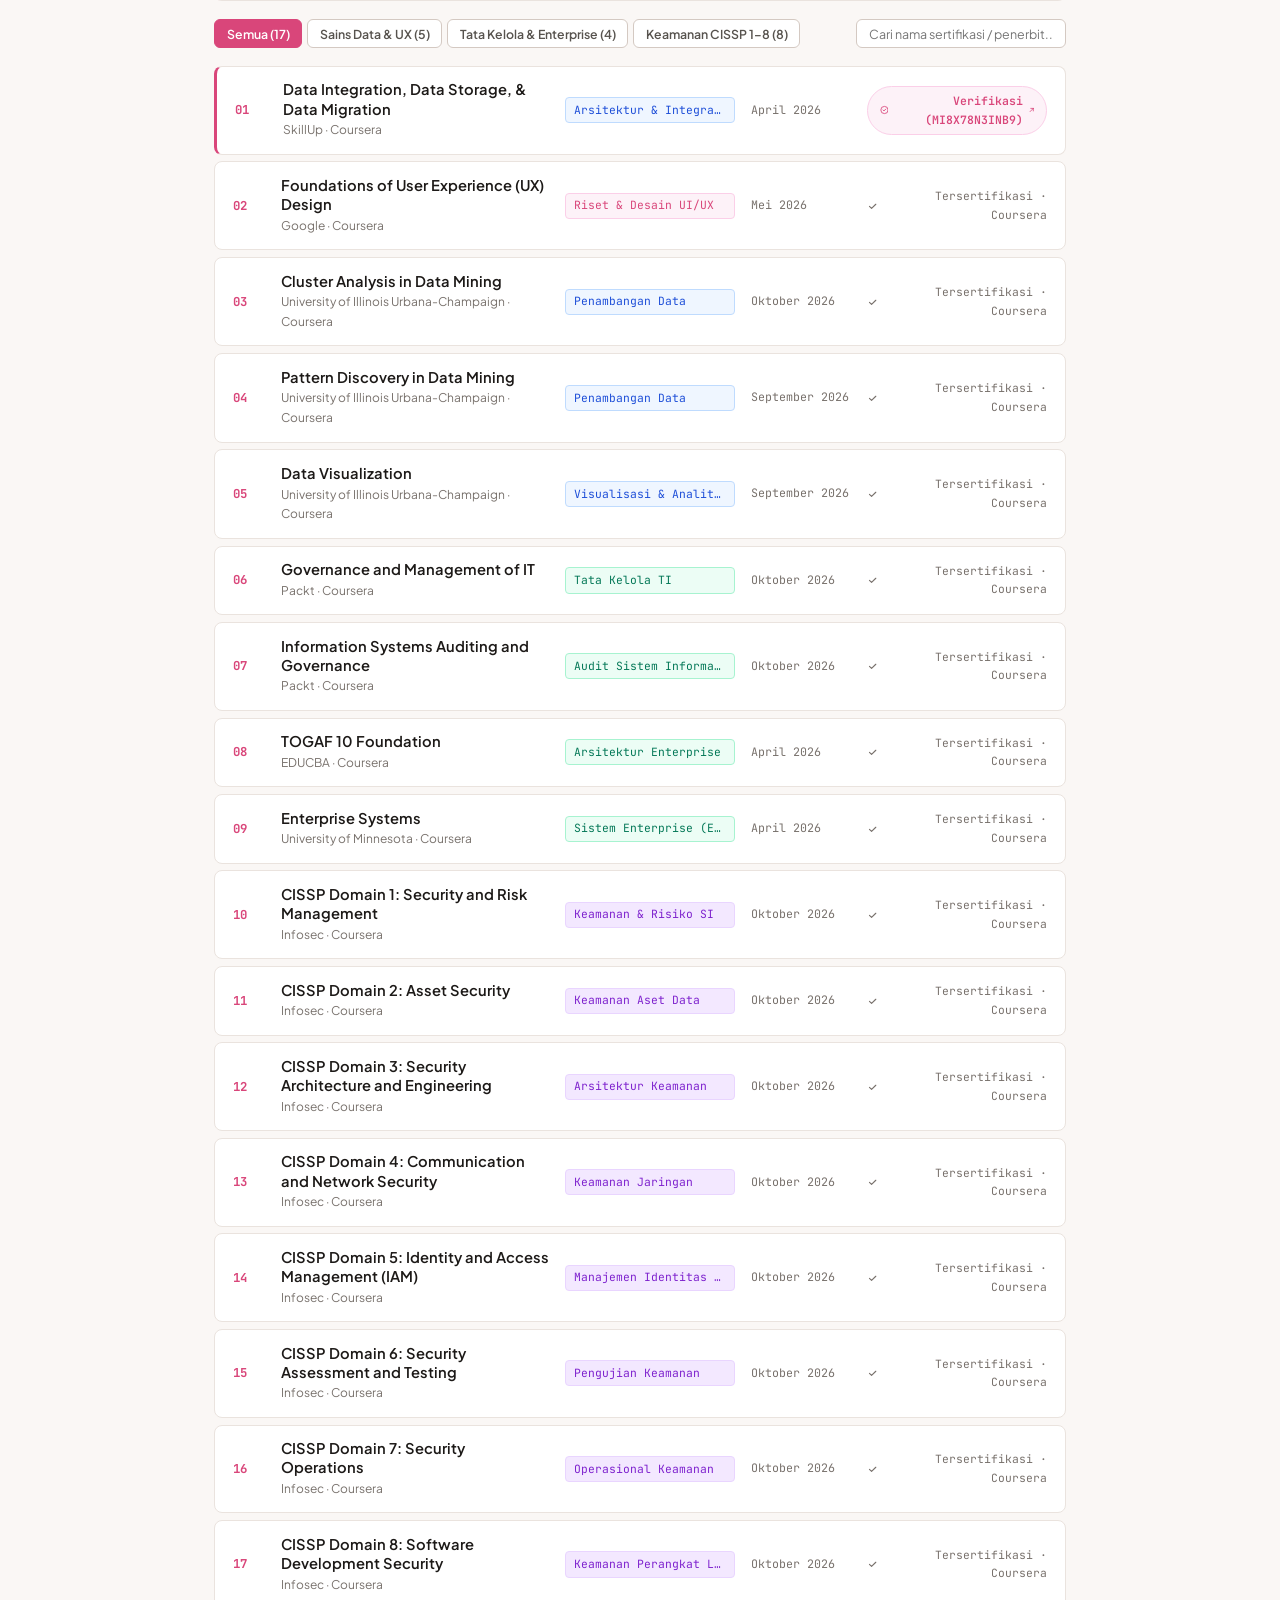
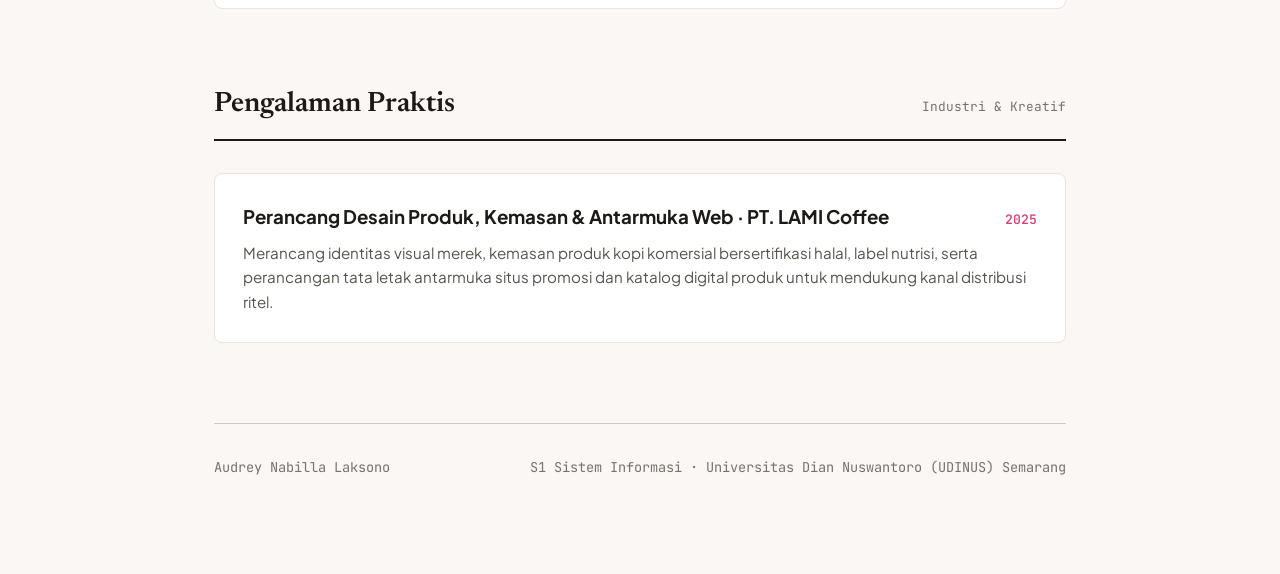
==== commit 54c73541: "fix: lock Sakura Cream theme and responsive Coursera cards" ====
--- a/index.html
+++ b/index.html
@@ -398,7 +398,7 @@
     }
   
     /* ==== 4 PINK-ACCENT PALETTES ==== */
-    :root, [data-theme="rose-gold"] {
+    :root, [data-theme="sakura-cream"] {
       --bg: #FAF7F5; --card-bg: #FFFFFF;
       --ink: #1C1917; --ink-muted: #57534E; --ink-light: #78716C;
       --border: #EAE3DE; --border-dark: #D4C9C2;
@@ -426,31 +426,6 @@
       --accent: #C026D3; --accent-hover: #A21CAF;
       --accent-soft: #FAE8FF; --accent-border: #F0ABFC;
     }
-
-    /* ==== PALETTE BAR ==== */
-    .palette-bar {
-      position: sticky; top: 0; z-index: 999;
-      background: rgba(255,255,255,0.94);
-      backdrop-filter: blur(10px); -webkit-backdrop-filter: blur(10px);
-      border-bottom: 1px solid var(--border);
-      padding: 0.48rem 1.25rem;
-      display: flex; align-items: center; gap: 0.75rem; flex-wrap: wrap;
-    }
-    .palette-bar-label {
-      font-family: "JetBrains Mono", monospace; font-weight: 700;
-      font-size: 0.72rem; letter-spacing: 0.06em; color: var(--accent);
-    }
-    .palette-swatches { display: flex; gap: 0.35rem; flex-wrap: wrap; }
-    .pal-btn {
-      display: inline-flex; align-items: center; gap: 0.32rem;
-      padding: 0.26rem 0.68rem; border-radius: 999px;
-      font-size: 0.73rem; font-weight: 600;
-      background: transparent; border: 1px solid var(--border-dark);
-      color: var(--ink-muted); cursor: pointer; transition: all 0.15s;
-    }
-    .pal-btn:hover { border-color: var(--accent); color: var(--accent); }
-    .pal-btn.active { background: var(--accent); color: #fff; border-color: var(--accent); }
-    .pal-dot { width: 8px; height: 8px; border-radius: 50%; flex-shrink: 0; }
 
     /* ==== COURSERA REGISTRY ==== */
     .registry-banner {
@@ -543,18 +518,61 @@
       .cred-action { text-align: left; }
     }
 
+    
+    /* ==== COURSERA MOBILE RESPONSIVE ==== */
+    @media (max-width: 720px) {
+      .registry-banner { flex-direction: column; }
+      .registry-stats-box {
+        border-left: none; padding-left: 0;
+        border-top: 1px solid var(--border); padding-top: 0.85rem;
+        width: 100%; justify-content: flex-start;
+      }
+      .registry-controls-row { flex-direction: column; }
+      .reg-search-input { width: 100%; min-width: 0; }
+
+      /* Card layout on mobile: stacked 2-line design */
+      .cred-row {
+        grid-template-columns: 1fr;
+        grid-template-rows: auto;
+        gap: 0.25rem;
+        padding: 0.85rem 1rem;
+        position: relative;
+      }
+      .cred-idx {
+        position: absolute; top: 0.85rem; left: 1rem;
+        font-size: 0.72rem;
+      }
+      .cred-main {
+        padding-left: 1.8rem;
+      }
+      .cred-course-title { font-size: 0.88rem; }
+      .cred-issuer { font-size: 0.72rem; }
+      .cred-domain-tag {
+        margin-left: 1.8rem; max-width: fit-content;
+        font-size: 0.68rem;
+      }
+      .cred-date {
+        margin-left: 1.8rem; font-size: 0.7rem;
+        display: inline-block;
+      }
+      .cred-action {
+        text-align: left;
+        margin-left: 1.8rem;
+        margin-top: 0.15rem;
+      }
+      .cred-verify-pill {
+        font-size: 0.7rem; padding: 0.25rem 0.6rem;
+        display: inline-flex; width: auto;
+      }
+      .cred-completed-stamp {
+        font-size: 0.69rem;
+      }
+    }
+
     </style>
 </head>
 <body data-theme="rose-gold">
-  <div class="palette-bar">
-    <span class="palette-bar-label">✶ PALET WARNA:</span>
-    <div class="palette-swatches">
-      <button type="button" class="pal-btn active" data-theme="rose-gold"><span class="pal-dot" style="background:#D9467A"></span>Rose Gold</button>
-      <button type="button" class="pal-btn" data-theme="dusty-blush"><span class="pal-dot" style="background:#BE185D"></span>Dusty Blush</button>
-      <button type="button" class="pal-btn" data-theme="sakura-cream"><span class="pal-dot" style="background:#E11D48"></span>Sakura Cream</button>
-      <button type="button" class="pal-btn" data-theme="mauve-velvet"><span class="pal-dot" style="background:#C026D3"></span>Mauve Velvet</button>
-    </div>
-  </div>
+</div>
 
   
     <aside id="sw-bar" aria-label="Pemilih Opsi Desain">
@@ -1114,19 +1132,7 @@
 </script>
 
 <script>
-(function(){
-  var saved = localStorage.getItem('aud_theme') || 'rose-gold';
-  document.body.setAttribute('data-theme', saved);
-  document.querySelectorAll('.pal-btn').forEach(function(btn){
-    btn.classList.toggle('active', btn.getAttribute('data-theme') === saved);
-    btn.addEventListener('click', function(){
-      var t = btn.getAttribute('data-theme');
-      document.body.setAttribute('data-theme', t);
-      localStorage.setItem('aud_theme', t);
-      document.querySelectorAll('.pal-btn').forEach(function(b){ b.classList.toggle('active', b === btn); });
-    });
-  });
-})();
+// theme: sakura-cream (fixed)
 (function(){
   var tabs = document.querySelectorAll('.reg-tab-btn');
   var rows = document.querySelectorAll('.cred-row');
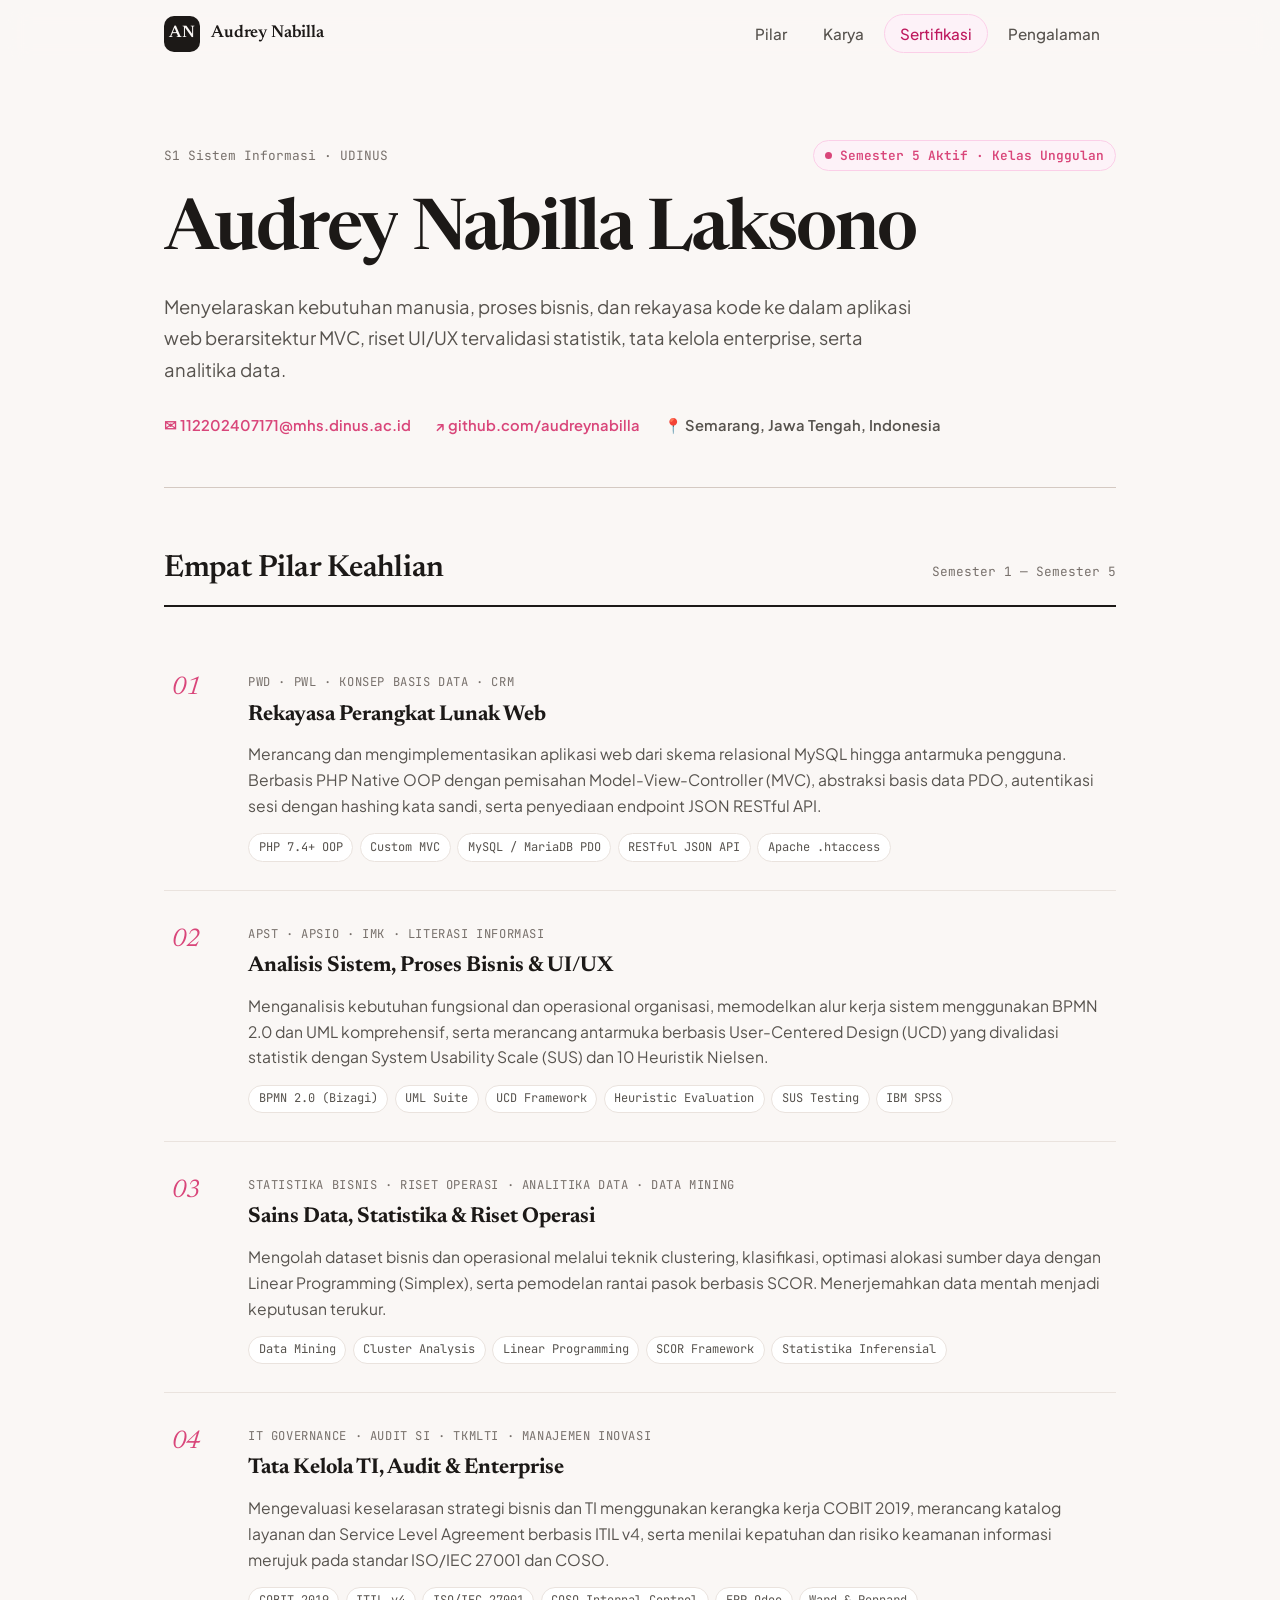
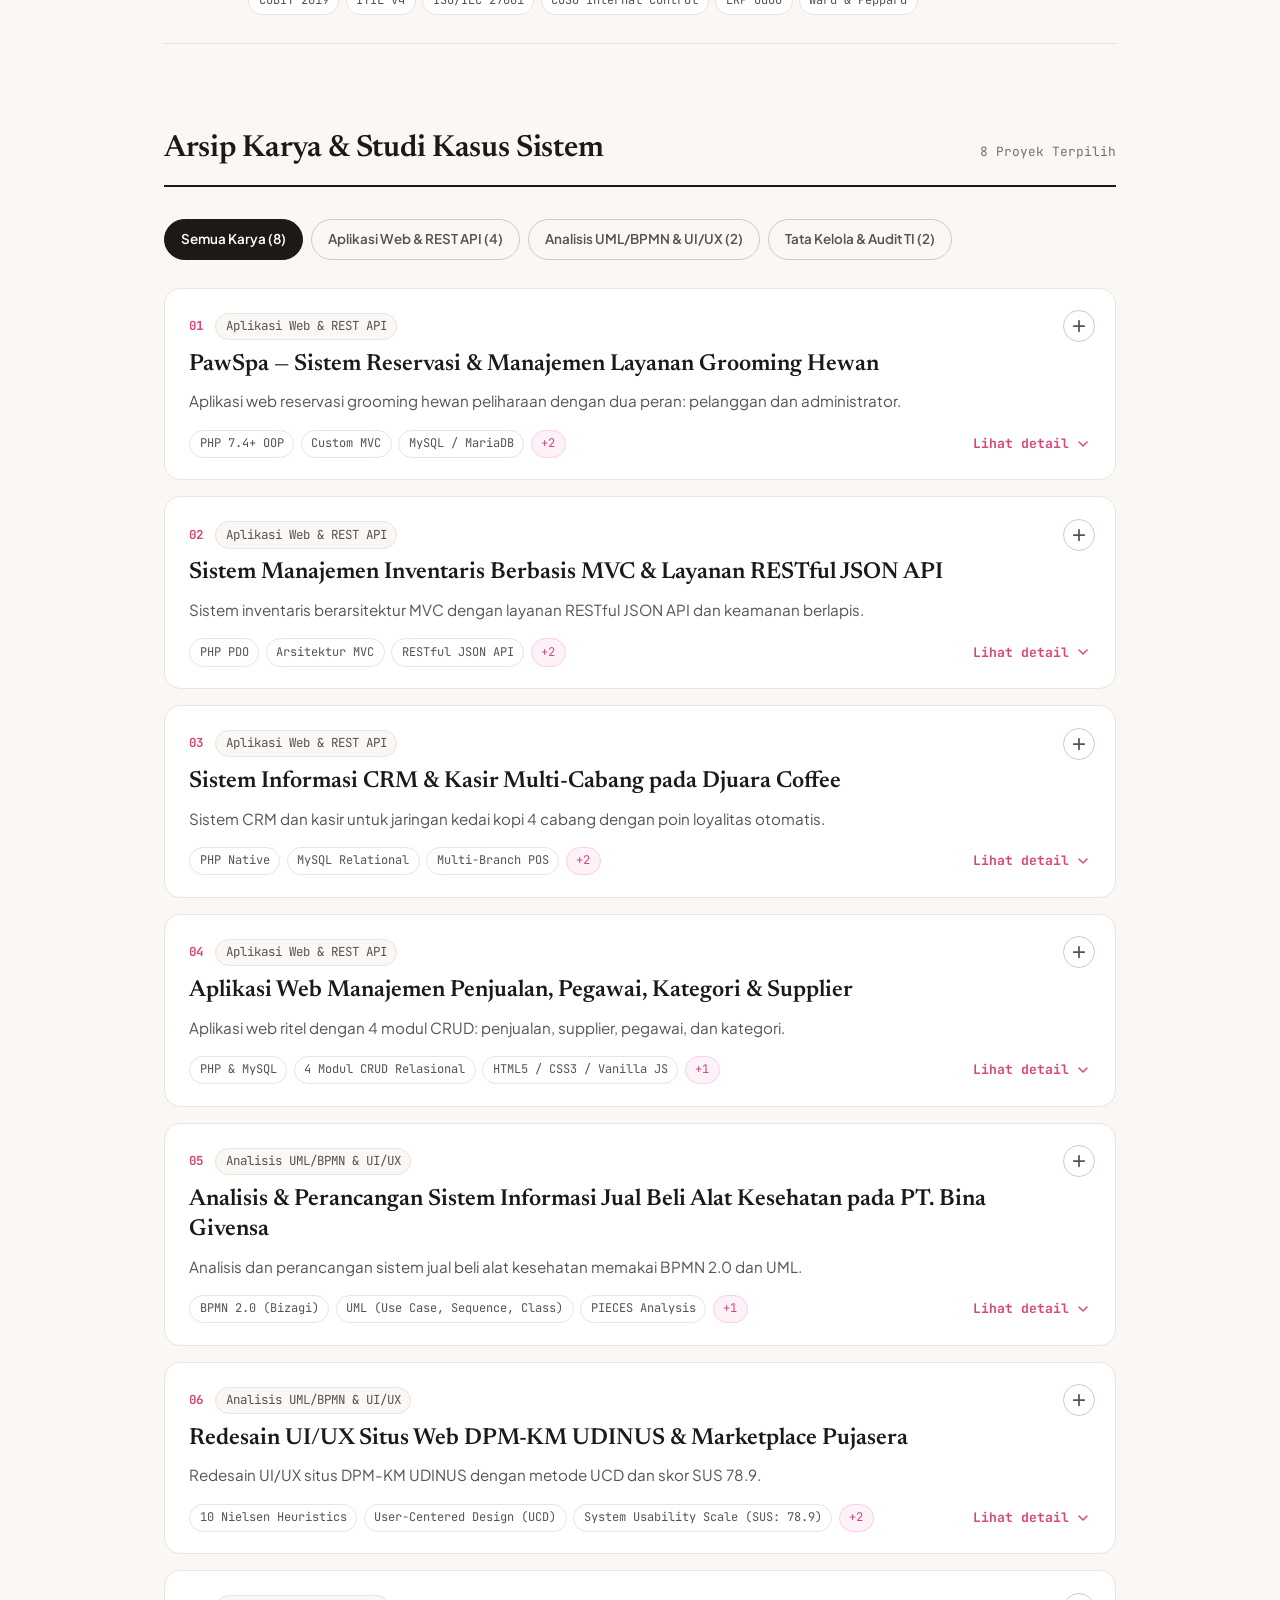
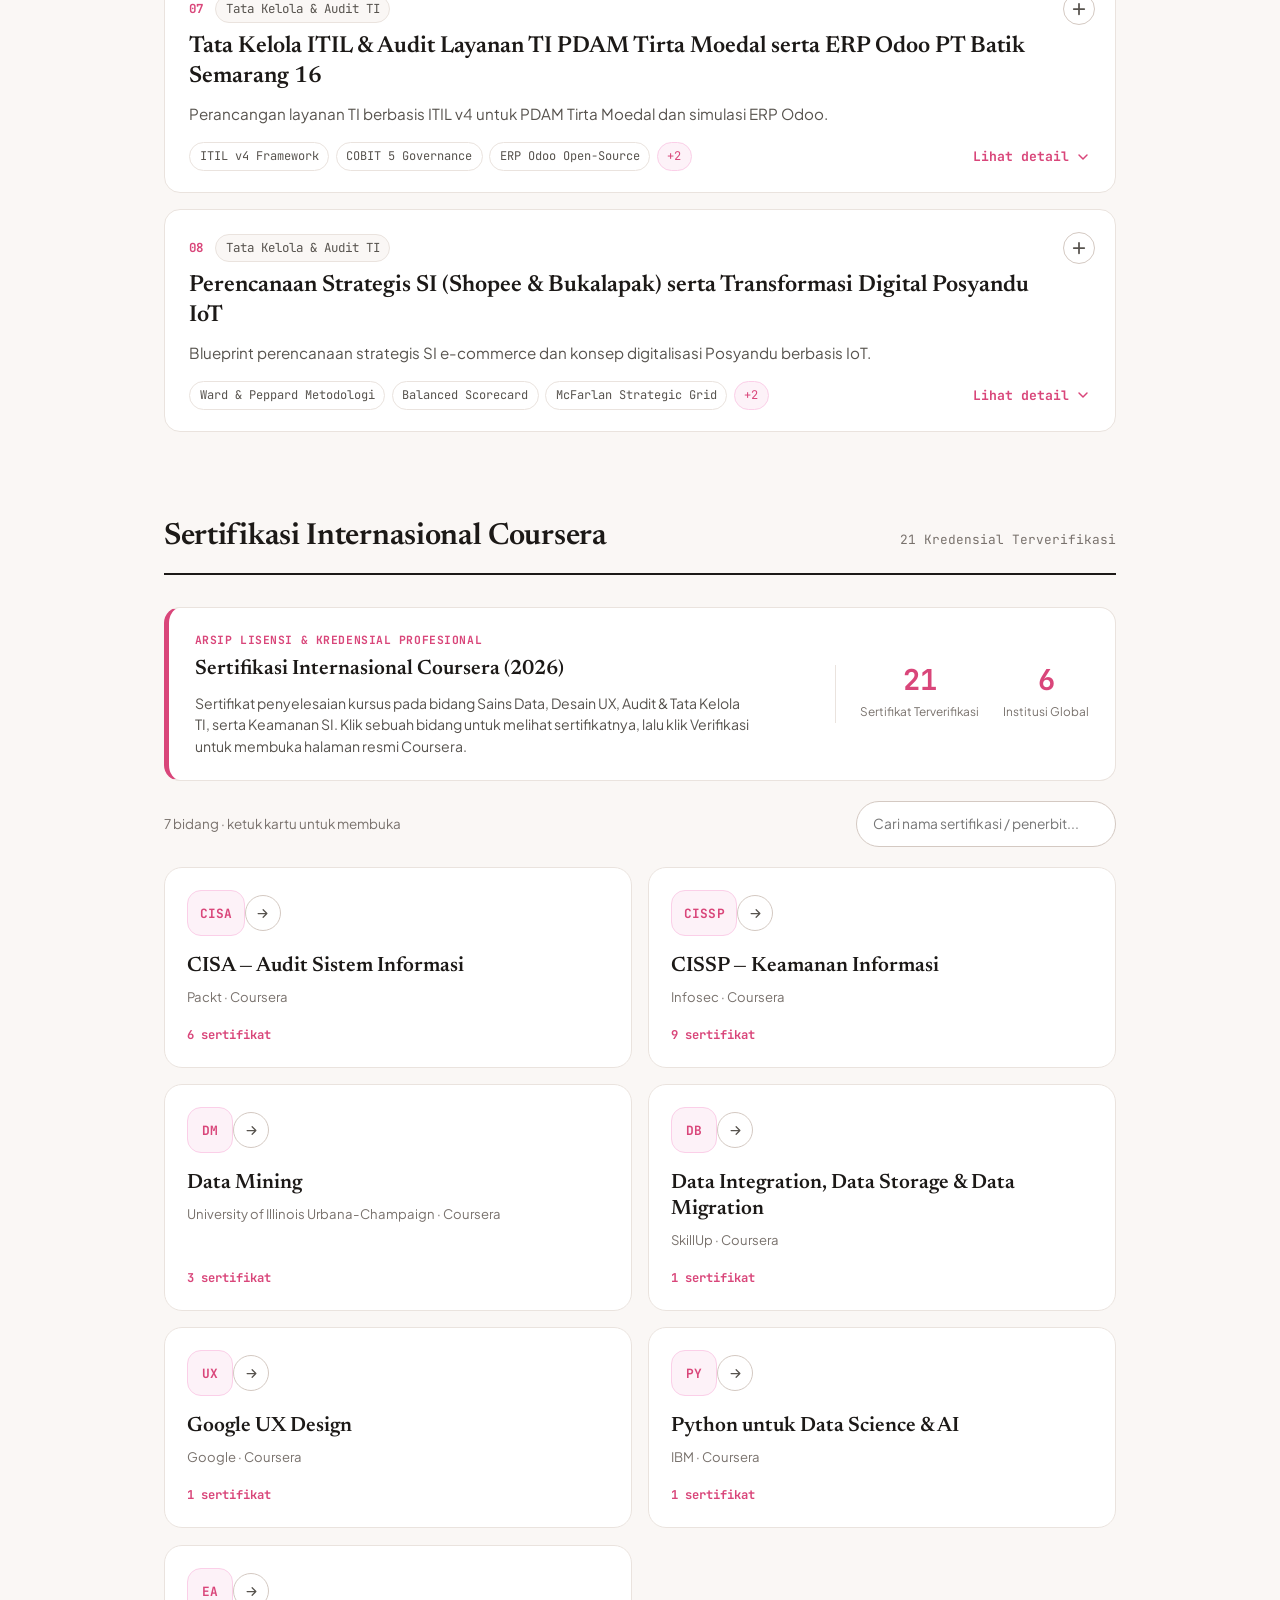
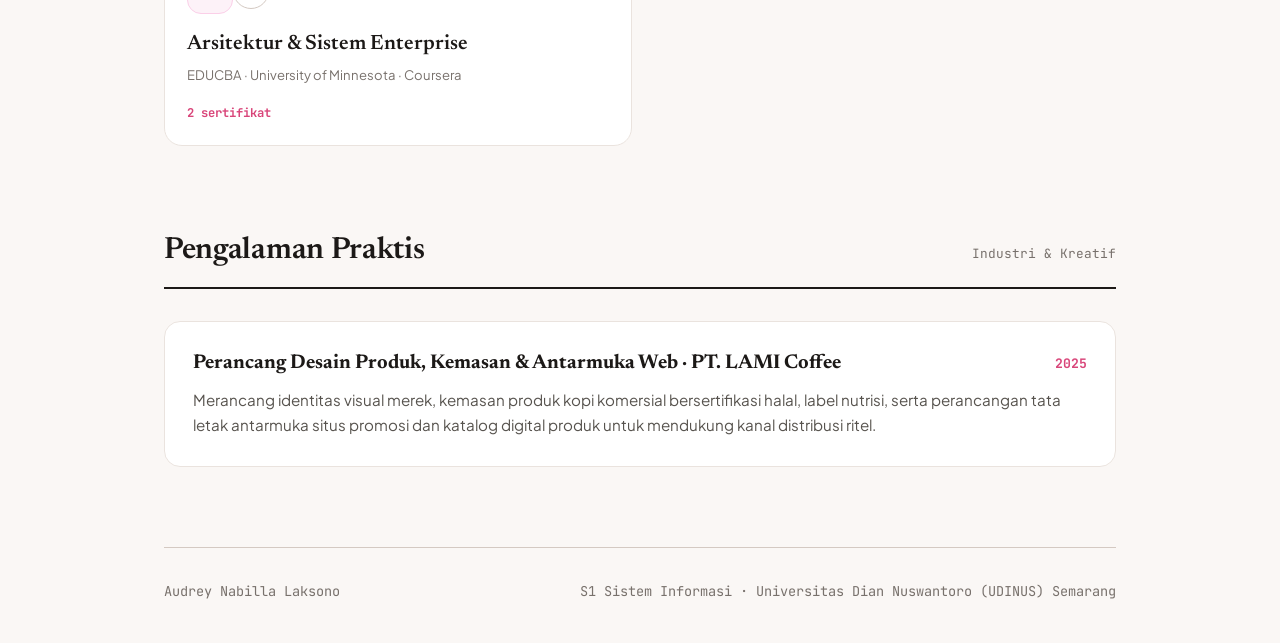
==== commit 3007645c: "feat: redesign navbar, animasi, kartu proyek interaktif, dan sertifikasi per bidang Hapus 5 opsi tam" ====
--- a/index.html
+++ b/index.html
@@ -1,1161 +1,372 @@
-<!DOCTYPE html>
-<html lang="id">
-<head>
-  <meta charset="UTF-8">
-  <meta name="viewport" content="width=device-width, initial-scale=1.0">
-  <title>Audrey Nabilla Laksono — Portofolio Akademik & Rekayasa Sistem</title>
-  <link rel="preconnect" href="https://fonts.googleapis.com">
-  <link rel="preconnect" href="https://fonts.gstatic.com" crossorigin>
-  <link href="https://fonts.googleapis.com/css2?family=Newsreader:ital,opsz,wght@0,6..72,400;0,6..72,600;1,6..72,400&family=Plus+Jakarta+Sans:wght@400;500;600;700&family=JetBrains+Mono:wght@400;500&display=swap" rel="stylesheet">
-  <style>
-    :root {
-      --bg: #FAF8F5;
-      --card-bg: #FFFFFF;
-      --ink: #1C1917;
-      --ink-muted: #57534E;
-      --ink-light: #78716C;
-      --border: #E7E5E4;
-      --border-dark: #D6D3D1;
-      --accent: #B45309;
-      --accent-soft: #FEF3C7;
-      --font-serif: "Newsreader", Georgia, serif;
-      --font-sans: "Plus Jakarta Sans", -apple-system, sans-serif;
-      --font-mono: "JetBrains Mono", monospace;
-    }
-    * { box-sizing: border-box; margin: 0; padding: 0; }
-    body {
-      background: var(--bg);
-      color: var(--ink);
-      font-family: var(--font-sans);
-      line-height: 1.65;
-      font-size: 16px;
-      -webkit-font-smoothing: antialiased;
-    }
-    a { color: var(--accent); text-decoration: none; }
-    a:hover { text-decoration: underline; }
-    .container {
-      max-width: 900px;
-      margin: 0 auto;
-      padding: 3rem 1.5rem 6rem;
-    }
-    header.ed-header {
-      padding-bottom: 2.5rem;
-      border-bottom: 1px solid var(--border-dark);
-      margin-bottom: 3.5rem;
-    }
-    .ed-meta-top {
-      display: flex;
-      justify-content: space-between;
-      align-items: center;
-      gap: 1rem;
-      flex-wrap: wrap;
-      margin-bottom: 1.25rem;
-      font-family: var(--font-mono);
-      font-size: 0.8rem;
-      color: var(--ink-light);
-    }
-    .ed-badge {
-      display: inline-block;
-      padding: 0.2rem 0.6rem;
-      background: var(--accent-soft);
-      color: var(--accent);
-      border-radius: 4px;
-      font-weight: 600;
-    }
-    h1.ed-title {
-      font-family: var(--font-serif);
-      font-size: 2.75rem;
-      font-weight: 600;
-      line-height: 1.15;
-      margin-bottom: 1rem;
-      letter-spacing: -0.02em;
-    }
-    .ed-lead {
-      font-size: 1.15rem;
-      color: var(--ink-muted);
-      line-height: 1.65;
-      max-width: 780px;
-      margin-bottom: 1.5rem;
-    }
-    .ed-contact-strip {
-      display: flex;
-      gap: 1.25rem;
-      flex-wrap: wrap;
-      font-size: 0.9rem;
-    }
-    .ed-contact-strip a {
-      font-weight: 600;
-    }
-    section.ed-section {
-      margin-bottom: 4.5rem;
-    }
-    .ed-section-head {
-      display: flex;
-      align-items: baseline;
-      justify-content: space-between;
-      border-bottom: 2px solid var(--ink);
-      padding-bottom: 0.75rem;
-      margin-bottom: 2rem;
-    }
-    .ed-section-head h2 {
-      font-family: var(--font-serif);
-      font-size: 1.75rem;
-      font-weight: 600;
-    }
-    .ed-section-head span {
-      font-family: var(--font-mono);
-      font-size: 0.8rem;
-      color: var(--ink-light);
-    }
-    .ed-pillar-card {
-      display: grid;
-      grid-template-columns: 50px 1fr;
-      gap: 1.25rem;
-      padding: 1.75rem 0;
-      border-bottom: 1px solid var(--border);
-    }
-    .ed-pillar-num {
-      font-family: var(--font-serif);
-      font-size: 1.5rem;
-      font-style: italic;
-      color: var(--accent);
-    }
-    .ed-pillar-content h3 {
-      font-family: var(--font-serif);
-      font-size: 1.35rem;
-      margin: 0.25rem 0 0.5rem;
-    }
-    .ed-pillar-content p {
-      color: var(--ink-muted);
-      margin-bottom: 0.75rem;
-      font-size: 0.98rem;
-    }
-    .ed-sub {
-      font-family: var(--font-mono);
-      font-size: 0.76rem;
-      color: var(--ink-light);
-      text-transform: uppercase;
-      letter-spacing: 0.05em;
-    }
-    .ed-tags {
-      display: flex;
-      flex-wrap: wrap;
-      gap: 0.4rem;
-    }
-    .ed-tag {
-      display: inline-block;
-      font-size: 0.75rem;
-      font-family: var(--font-mono);
-      background: var(--card-bg);
-      border: 1px solid var(--border);
-      padding: 0.2rem 0.55rem;
-      border-radius: 4px;
-      color: var(--ink-muted);
-    }
-    .ed-filter-bar {
-      display: flex;
-      gap: 0.5rem;
-      flex-wrap: wrap;
-      margin-bottom: 2rem;
-    }
-    .cat-btn, .cred-btn {
-      background: transparent;
-      border: 1px solid var(--border-dark);
-      padding: 0.35rem 0.8rem;
-      border-radius: 4px;
-      font-family: var(--font-sans);
-      font-size: 0.82rem;
-      font-weight: 600;
-      color: var(--ink-muted);
-      cursor: pointer;
-      transition: all 0.15s ease;
-    }
-    .cat-btn:hover, .cred-btn:hover {
-      background: var(--card-bg);
-      color: var(--ink);
-    }
-    .cat-btn.active, .cred-btn.active {
-      background: var(--ink);
-      color: #fff;
-      border-color: var(--ink);
-    }
-    .ed-project-card {
-      background: var(--card-bg);
-      border: 1px solid var(--border);
-      border-radius: 8px;
-      padding: 1.75rem;
-      margin-bottom: 1.5rem;
-      transition: border-color 0.2s ease, box-shadow 0.2s ease;
-    }
-    .ed-project-card:hover {
-      border-color: var(--border-dark);
-      box-shadow: 0 4px 12px rgba(0,0,0,0.04);
-    }
-    .ed-project-meta {
-      display: flex;
-      align-items: center;
-      gap: 0.75rem;
-      margin-bottom: 0.6rem;
-      font-size: 0.8rem;
-      font-family: var(--font-mono);
-      flex-wrap: wrap;
-    }
-    .ed-num {
-      font-weight: 700;
-      color: var(--accent);
-    }
-    .ed-cat-badge {
-      background: var(--bg);
-      padding: 0.15rem 0.5rem;
-      border-radius: 4px;
-      border: 1px solid var(--border);
-      color: var(--ink-muted);
-    }
-    .ed-context {
-      color: var(--ink-light);
-    }
-    .ed-project-title {
-      font-family: var(--font-serif);
-      font-size: 1.45rem;
-      font-weight: 600;
-      margin-bottom: 0.75rem;
-      line-height: 1.3;
-    }
-    .ed-project-desc {
-      color: var(--ink-muted);
-      font-size: 0.95rem;
-      margin-bottom: 1rem;
-      line-height: 1.6;
-    }
-    .ed-project-links {
-      margin-top: 1.25rem;
-      padding-top: 1rem;
-      border-top: 1px dashed var(--border);
-      display: flex;
-      gap: 1.25rem;
-      font-size: 0.85rem;
-      font-weight: 600;
-    }
-    .ed-paper-card {
-      background: var(--card-bg);
-      border: 1px solid var(--border);
-      border-radius: 8px;
-      padding: 1.75rem;
-      margin-bottom: 1.25rem;
-    }
-    .ed-paper-tag {
-      display: inline-block;
-      font-family: var(--font-mono);
-      font-size: 0.75rem;
-      background: var(--accent-soft);
-      color: var(--accent);
-      padding: 0.2rem 0.5rem;
-      border-radius: 4px;
-      font-weight: 600;
-      margin-bottom: 0.5rem;
-    }
-    .ed-paper-card h3 {
-      font-family: var(--font-serif);
-      font-size: 1.3rem;
-      margin-bottom: 0.4rem;
-      line-height: 1.35;
-    }
-    .ed-paper-field {
-      font-size: 0.85rem;
-      color: var(--ink-light);
-      margin-bottom: 0.75rem;
-      font-family: var(--font-mono);
-    }
-    .ed-paper-summary {
-      font-size: 0.94rem;
-      color: var(--ink-muted);
-      line-height: 1.6;
-    }
-    .ed-course-row {
-      display: grid;
-      grid-template-columns: 100px 1fr;
-      gap: 1rem;
-      padding: 1rem 0;
-      border-bottom: 1px solid var(--border);
-    }
-    .ed-course-code {
-      font-family: var(--font-mono);
-      font-size: 0.82rem;
-      font-weight: 600;
-      color: var(--accent);
-    }
-    .ed-course-row strong {
-      font-size: 0.95rem;
-    }
-    .ed-course-row p {
-      font-size: 0.85rem;
-      color: var(--ink-light);
-      margin-top: 0.15rem;
-    }
-    .ed-cred-controls {
-      display: flex;
-      justify-content: space-between;
-      gap: 1rem;
-      flex-wrap: wrap;
-      margin-bottom: 1.5rem;
-    }
-    .ed-search-input {
-      padding: 0.4rem 0.8rem;
-      border: 1px solid var(--border-dark);
-      border-radius: 4px;
-      font-family: var(--font-sans);
-      font-size: 0.85rem;
-      min-width: 260px;
-      background: var(--card-bg);
-      color: var(--ink);
-    }
-    .ed-cred-row {
-      display: grid;
-      grid-template-columns: 32px 1fr 180px 170px;
-      gap: 1rem;
-      align-items: center;
-      padding: 0.85rem 1rem;
-      background: var(--card-bg);
-      border: 1px solid var(--border);
-      border-radius: 6px;
-      margin-bottom: 0.5rem;
-      font-size: 0.88rem;
-    }
-    .ed-cred-id {
-      font-family: var(--font-mono);
-      font-size: 0.78rem;
-      color: var(--accent);
-      font-weight: 600;
-    }
-    .ed-cred-info strong {
-      display: block;
-      line-height: 1.35;
-    }
-    .ed-cred-info span {
-      font-size: 0.78rem;
-      color: var(--ink-light);
-    }
-    .ed-cred-dom {
-      font-size: 0.78rem;
-      font-family: var(--font-mono);
-      color: var(--ink-muted);
-    }
-    .ed-cred-action {
-      text-align: right;
-    }
-    .ed-verify {
-      font-family: var(--font-mono);
-      font-size: 0.76rem;
-      font-weight: 600;
-      color: var(--accent);
-    }
-    .ed-completed {
-      font-family: var(--font-mono);
-      font-size: 0.76rem;
-      color: var(--ink-light);
-    }
-    .ed-exp-card {
-      background: var(--card-bg);
-      border: 1px solid var(--border);
-      border-radius: 8px;
-      padding: 1.75rem;
-    }
-    .ed-exp-header {
-      display: flex;
-      justify-content: space-between;
-      align-items: baseline;
-      margin-bottom: 0.5rem;
-      flex-wrap: wrap;
-      gap: 0.5rem;
-    }
-    .ed-exp-period {
-      font-family: var(--font-mono);
-      font-size: 0.82rem;
-      color: var(--accent);
-      font-weight: 600;
-    }
-    footer.ed-footer {
-      margin-top: 5rem;
-      padding-top: 2rem;
-      border-top: 1px solid var(--border-dark);
-      display: flex;
-      justify-content: space-between;
-      align-items: center;
-      flex-wrap: wrap;
-      gap: 1rem;
-      font-size: 0.85rem;
-      color: var(--ink-light);
-      font-family: var(--font-mono);
-    }
-    @media (max-width: 768px) {
-      h1.ed-title { font-size: 2.1rem; }
-      .ed-cred-row {
-        grid-template-columns: 1fr;
-        gap: 0.5rem;
-      }
-      .ed-cred-action { text-align: left; }
-      .ed-course-row { grid-template-columns: 1fr; gap: 0.25rem; }
-    }
-  
-    /* ==== 4 PINK-ACCENT PALETTES ==== */
-    :root, [data-theme="sakura-cream"] {
-      --bg: #FAF7F5; --card-bg: #FFFFFF;
-      --ink: #1C1917; --ink-muted: #57534E; --ink-light: #78716C;
-      --border: #EAE3DE; --border-dark: #D4C9C2;
-      --accent: #D9467A; --accent-hover: #BE185D;
-      --accent-soft: #FDF2F8; --accent-border: #FBCFE8;
-    }
-    [data-theme="dusty-blush"] {
-      --bg: #FBF9F9; --card-bg: #FFFFFF;
-      --ink: #18181B; --ink-muted: #52525B; --ink-light: #71717A;
-      --border: #E4E4E7; --border-dark: #D4D4D8;
-      --accent: #BE185D; --accent-hover: #9D174D;
-      --accent-soft: #FDF2F8; --accent-border: #F9A8D4;
-    }
-    [data-theme="sakura-cream"] {
-      --bg: #FCFAF8; --card-bg: #FFFFFF;
-      --ink: #292524; --ink-muted: #57534E; --ink-light: #78716C;
-      --border: #E7E2DD; --border-dark: #D3CBC3;
-      --accent: #E11D48; --accent-hover: #BE123C;
-      --accent-soft: #FFE4E6; --accent-border: #FECDD3;
-    }
-    [data-theme="mauve-velvet"] {
-      --bg: #F8F6F8; --card-bg: #FFFFFF;
-      --ink: #1F1620; --ink-muted: #584A5A; --ink-light: #7C6D7E;
-      --border: #E6DEE7; --border-dark: #D2C4D3;
-      --accent: #C026D3; --accent-hover: #A21CAF;
-      --accent-soft: #FAE8FF; --accent-border: #F0ABFC;
-    }
-
-    /* ==== COURSERA REGISTRY ==== */
-    .registry-banner {
-      background: var(--card-bg); border: 1px solid var(--border);
-      border-left: 5px solid var(--accent); border-radius: 8px;
-      padding: 1.35rem 1.6rem; margin-bottom: 1.15rem;
-      display: flex; justify-content: space-between; align-items: center;
-      gap: 1.5rem; flex-wrap: wrap;
-    }
-    .registry-kicker {
-      display: block; font-family: "JetBrains Mono", monospace;
-      font-size: 0.71rem; font-weight: 700; color: var(--accent);
-      text-transform: uppercase; letter-spacing: 0.05em; margin-bottom: 0.22rem;
-    }
-    .registry-heading {
-      font-family: "Newsreader", Georgia, serif;
-      font-size: 1.3rem; font-weight: 600; margin-bottom: 0.3rem;
-    }
-    .registry-sub { color: var(--ink-muted); font-size: 0.88rem; line-height: 1.5; max-width: 560px; }
-    .registry-stats-box {
-      display: flex; gap: 1.4rem;
-      border-left: 1px solid var(--border); padding-left: 1.4rem;
-    }
-    .reg-stat { text-align: center; }
-    .reg-stat strong {
-      display: block; font-family: "JetBrains Mono", monospace;
-      font-size: 1.7rem; font-weight: 700; color: var(--accent); line-height: 1.1;
-    }
-    .reg-stat span { font-size: 0.74rem; color: var(--ink-light); }
-    .registry-controls-row {
-      display: flex; justify-content: space-between; gap: 0.9rem;
-      flex-wrap: wrap; margin-bottom: 1.1rem;
-    }
-    .reg-tabs { display: flex; gap: 0.32rem; flex-wrap: wrap; }
-    .reg-tab-btn {
-      background: var(--card-bg); border: 1px solid var(--border-dark);
-      padding: 0.35rem 0.72rem; border-radius: 6px;
-      font-family: inherit; font-size: 0.77rem; font-weight: 600;
-      color: var(--ink-muted); cursor: pointer; transition: all 0.15s;
-    }
-    .reg-tab-btn:hover { border-color: var(--accent); color: var(--accent); }
-    .reg-tab-btn.is-selected { background: var(--accent); color: #fff; border-color: var(--accent); }
-    .reg-search-input {
-      padding: 0.35rem 0.76rem; border: 1px solid var(--border-dark);
-      border-radius: 6px; font-family: inherit; font-size: 0.78rem;
-      min-width: 210px; background: var(--card-bg); color: var(--ink); outline: none;
-    }
-    .reg-search-input:focus { border-color: var(--accent); }
-    .credential-table { display: flex; flex-direction: column; gap: 0.42rem; }
-    .cred-row {
-      display: grid; grid-template-columns: 32px 1fr 170px 100px 180px;
-      gap: 1rem; align-items: center;
-      padding: 0.85rem 1.1rem;
-      background: var(--card-bg); border: 1px solid var(--border);
-      border-radius: 8px; font-size: 0.86rem; transition: all 0.15s;
-    }
-    .cred-row:hover { border-color: var(--accent-border); box-shadow: 0 2px 6px rgba(0,0,0,0.03); }
-    .cred-row-verified { border-left: 3px solid var(--accent); }
-    .cred-idx { font-family: "JetBrains Mono", monospace; font-size: 0.77rem; font-weight: 700; color: var(--accent); }
-    .cred-main { display: flex; flex-direction: column; gap: 0.1rem; }
-    .cred-course-title { font-size: 0.92rem; font-weight: 600; color: var(--ink); line-height: 1.3; }
-    .cred-issuer { font-size: 0.75rem; color: var(--ink-light); }
-    .cred-domain-tag {
-      display: inline-block; font-family: "JetBrains Mono", monospace;
-      font-size: 0.71rem; padding: 0.17rem 0.48rem; border-radius: 4px;
-      white-space: nowrap; overflow: hidden; text-overflow: ellipsis;
-    }
-    .tag-data { background: #EFF6FF; color: #1D4ED8; border: 1px solid #BFDBFE; }
-    .tag-web { background: var(--accent-soft); color: var(--accent); border: 1px solid var(--accent-border); }
-    .tag-gov { background: #ECFDF5; color: #047857; border: 1px solid #A7F3D0; }
-    .tag-sec { background: #F3E8FF; color: #7E22CE; border: 1px solid #E9D5FF; }
-    .cred-date { font-family: "JetBrains Mono", monospace; font-size: 0.73rem; color: var(--ink-light); white-space: nowrap; }
-    .cred-action { text-align: right; }
-    .cred-verify-pill {
-      display: inline-flex; align-items: center; gap: 0.32rem;
-      padding: 0.28rem 0.7rem; border-radius: 999px;
-      font-family: "JetBrains Mono", monospace; font-size: 0.72rem; font-weight: 600;
-      color: var(--accent); background: var(--accent-soft);
-      border: 1px solid var(--accent-border); text-decoration: none; transition: all 0.15s;
-    }
-    .cred-verify-pill:hover { background: var(--accent); color: #fff; text-decoration: none; }
-    .cred-completed-stamp {
-      display: inline-flex; align-items: center; gap: 0.28rem;
-      font-family: "JetBrains Mono", monospace; font-size: 0.71rem; color: var(--ink-light);
-    }
-    @media (max-width: 820px) {
-      .registry-banner { flex-direction: column; }
-      .registry-stats-box { border-left: none; padding-left: 0; border-top: 1px solid var(--border); padding-top: 0.9rem; }
-      .cred-row { grid-template-columns: 1fr; gap: 0.3rem; }
-      .cred-action { text-align: left; }
-    }
-
-    
-    /* ==== COURSERA MOBILE RESPONSIVE ==== */
-    @media (max-width: 720px) {
-      .registry-banner { flex-direction: column; }
-      .registry-stats-box {
-        border-left: none; padding-left: 0;
-        border-top: 1px solid var(--border); padding-top: 0.85rem;
-        width: 100%; justify-content: flex-start;
-      }
-      .registry-controls-row { flex-direction: column; }
-      .reg-search-input { width: 100%; min-width: 0; }
-
-      /* Card layout on mobile: stacked 2-line design */
-      .cred-row {
-        grid-template-columns: 1fr;
-        grid-template-rows: auto;
-        gap: 0.25rem;
-        padding: 0.85rem 1rem;
-        position: relative;
-      }
-      .cred-idx {
-        position: absolute; top: 0.85rem; left: 1rem;
-        font-size: 0.72rem;
-      }
-      .cred-main {
-        padding-left: 1.8rem;
-      }
-      .cred-course-title { font-size: 0.88rem; }
-      .cred-issuer { font-size: 0.72rem; }
-      .cred-domain-tag {
-        margin-left: 1.8rem; max-width: fit-content;
-        font-size: 0.68rem;
-      }
-      .cred-date {
-        margin-left: 1.8rem; font-size: 0.7rem;
-        display: inline-block;
-      }
-      .cred-action {
-        text-align: left;
-        margin-left: 1.8rem;
-        margin-top: 0.15rem;
-      }
-      .cred-verify-pill {
-        font-size: 0.7rem; padding: 0.25rem 0.6rem;
-        display: inline-flex; width: auto;
-      }
-      .cred-completed-stamp {
-        font-size: 0.69rem;
-      }
-    }
-
-    </style>
-</head>
-<body data-theme="rose-gold">
-</div>
-
-  
-    <aside id="sw-bar" aria-label="Pemilih Opsi Desain">
-      <div class="sw-inner">
-        <div class="sw-title">
-          <span class="sw-dot"></span>
-          <strong>PILIH OPSI DESAIN:</strong>
-          <span>Klik tombol untuk membandingkan 5 gaya UI/UX</span>
-        </div>
-        <nav class="sw-nav">
-          <a href="opsi-1.html" class="sw-btn active">1. Editorial Warm</a><a href="opsi-2.html" class="sw-btn ">2. Dark Precision</a><a href="opsi-3.html" class="sw-btn ">3. Bento Workspace</a><a href="opsi-4.html" class="sw-btn ">4. Swiss Modern</a><a href="opsi-5.html" class="sw-btn ">5. Cyber-Academic</a>
-        </nav>
-      </div>
-    </aside>
-    <style>
-      #sw-bar {
-        position: sticky;
-        top: 0;
-        z-index: 10000;
-        background: rgba(15, 23, 42, 0.94);
-        backdrop-filter: blur(12px);
-        -webkit-backdrop-filter: blur(12px);
-        border-bottom: 1px solid rgba(255, 255, 255, 0.12);
-        padding: 0.5rem 1rem;
-        font-family: -apple-system, BlinkMacSystemFont, "Segoe UI", Roboto, sans-serif;
-        font-size: 0.8rem;
-        color: #f8fafc;
-      }
-      .sw-inner {
-        max-width: 1200px;
-        margin: 0 auto;
-        display: flex;
-        align-items: center;
-        justify-content: space-between;
-        gap: 0.75rem;
-        flex-wrap: wrap;
-      }
-      .sw-title {
-        display: flex;
-        align-items: center;
-        gap: 0.5rem;
-        font-size: 0.78rem;
-      }
-      .sw-dot {
-        width: 8px;
-        height: 8px;
-        border-radius: 50%;
-        background: #38bdf8;
-        box-shadow: 0 0 8px #38bdf8;
-      }
-      .sw-title strong {
-        color: #38bdf8;
-        letter-spacing: 0.03em;
-      }
-      .sw-title span {
-        color: #94a3b8;
-      }
-      .sw-nav {
-        display: flex;
-        align-items: center;
-        gap: 0.35rem;
-        flex-wrap: wrap;
-      }
-      .sw-btn {
-        padding: 0.28rem 0.65rem;
-        border-radius: 6px;
-        font-size: 0.75rem;
-        font-weight: 600;
-        text-decoration: none;
-        color: #cbd5e1;
-        background: rgba(255, 255, 255, 0.06);
-        border: 1px solid rgba(255, 255, 255, 0.12);
-        transition: all 0.15s ease;
-      }
-      .sw-btn:hover {
-        background: rgba(255, 255, 255, 0.15);
-        color: #fff;
-        border-color: #38bdf8;
-      }
-      .sw-btn.active {
-        background: #0284c7;
-        color: #ffffff;
-        border-color: #38bdf8;
-      }
-      @media (max-width: 768px) {
-        .sw-inner {
-          flex-direction: column;
-          align-items: flex-start;
-          gap: 0.4rem;
-        }
-      }
-    </style>
-    
-  <div class="container">
-    <header class="ed-header">
-      <div class="ed-meta-top">
-        <span>S1 Sistem Informasi · UDINUS</span>
-        <span class="ed-badge">Semester 5 Aktif · Kelas Unggulan</span>
-      </div>
-      <h1 class="ed-title">Audrey Nabilla Laksono</h1>
-      <p class="ed-lead">Menyelaraskan kebutuhan manusia, proses bisnis, dan rekayasa kode ke dalam aplikasi web berarsitektur MVC, riset UI/UX tervalidasi statistik, tata kelola enterprise, serta analitika data.</p>
-      <div class="ed-contact-strip">
-        <a href="mailto:112202407171@mhs.dinus.ac.id">✉ 112202407171@mhs.dinus.ac.id</a>
-        <a href="https://github.com/audreynabilla" target="_blank" rel="noopener">↗ github.com/audreynabilla</a>
-        <span>📍 Semarang, Jawa Tengah, Indonesia</span>
-      </div>
-    </header>
-
-    <section class="ed-section" id="pilar">
-      <div class="ed-section-head">
-        <h2>Empat Pilar Keahlian</h2>
-        <span>Semester 1 — Semester 5</span>
-      </div>
-      <div class="ed-pillars-list">
-        
-        <article class="ed-pillar-card">
-          <div class="ed-pillar-num">01</div>
-          <div class="ed-pillar-content">
-            <span class="ed-sub">PWD · PWL · Konsep Basis Data · CRM</span>
-            <h3>Rekayasa Perangkat Lunak Web</h3>
-            <p>Merancang dan mengimplementasikan aplikasi web dari skema relasional MySQL hingga antarmuka pengguna. Berbasis PHP Native OOP dengan pemisahan Model-View-Controller (MVC), abstraksi basis data PDO, autentikasi sesi dengan hashing kata sandi, serta penyediaan endpoint JSON RESTful API.</p>
-            <div class="ed-tags"><span class="ed-tag">PHP 7.4+ OOP</span><span class="ed-tag">Custom MVC</span><span class="ed-tag">MySQL / MariaDB PDO</span><span class="ed-tag">RESTful JSON API</span><span class="ed-tag">Apache .htaccess</span></div>
-          </div>
-        </article>
-        
-        <article class="ed-pillar-card">
-          <div class="ed-pillar-num">02</div>
-          <div class="ed-pillar-content">
-            <span class="ed-sub">APST · APSIO · IMK · Literasi Informasi</span>
-            <h3>Analisis Sistem, Proses Bisnis & UI/UX</h3>
-            <p>Menganalisis kebutuhan fungsional dan operasional organisasi, memodelkan alur kerja sistem menggunakan BPMN 2.0 dan UML komprehensif, serta merancang antarmuka berbasis User-Centered Design (UCD) yang divalidasi statistik dengan System Usability Scale (SUS) dan 10 Heuristik Nielsen.</p>
-            <div class="ed-tags"><span class="ed-tag">BPMN 2.0 (Bizagi)</span><span class="ed-tag">UML Suite</span><span class="ed-tag">UCD Framework</span><span class="ed-tag">Heuristic Evaluation</span><span class="ed-tag">SUS Testing</span><span class="ed-tag">IBM SPSS</span></div>
-          </div>
-        </article>
-        
-        <article class="ed-pillar-card">
-          <div class="ed-pillar-num">03</div>
-          <div class="ed-pillar-content">
-            <span class="ed-sub">Statistika Bisnis · Riset Operasi · Analitika Data · Data Mining</span>
-            <h3>Sains Data, Statistika & Riset Operasi</h3>
-            <p>Mengolah dataset bisnis dan operasional melalui teknik clustering, klasifikasi, optimasi alokasi sumber daya dengan Linear Programming (Simplex), serta pemodelan rantai pasok berbasis SCOR. Menerjemahkan data mentah menjadi keputusan terukur.</p>
-            <div class="ed-tags"><span class="ed-tag">Data Mining</span><span class="ed-tag">Cluster Analysis</span><span class="ed-tag">Linear Programming</span><span class="ed-tag">SCOR Framework</span><span class="ed-tag">Statistika Inferensial</span></div>
-          </div>
-        </article>
-        
-        <article class="ed-pillar-card">
-          <div class="ed-pillar-num">04</div>
-          <div class="ed-pillar-content">
-            <span class="ed-sub">IT Governance · Audit SI · TKMLTI · Manajemen Inovasi</span>
-            <h3>Tata Kelola TI, Audit & Enterprise</h3>
-            <p>Mengevaluasi keselarasan strategi bisnis dan TI menggunakan kerangka kerja COBIT 2019, merancang katalog layanan dan Service Level Agreement berbasis ITIL v4, serta menilai kepatuhan dan risiko keamanan informasi merujuk pada standar ISO/IEC 27001 dan COSO.</p>
-            <div class="ed-tags"><span class="ed-tag">COBIT 2019</span><span class="ed-tag">ITIL v4</span><span class="ed-tag">ISO/IEC 27001</span><span class="ed-tag">COSO Internal Control</span><span class="ed-tag">ERP Odoo</span><span class="ed-tag">Ward & Peppard</span></div>
-          </div>
-        </article>
-        
-      </div>
-    </section>
-
-    <section class="ed-section" id="karya">
-      <div class="ed-section-head">
-        <h2>Arsip Karya & Studi Kasus Sistem</h2>
-        <span>8 Proyek Terpilih</span>
-      </div>
-      <div class="ed-filter-bar">
-        <button type="button" class="cat-btn active" data-cat="all">Semua Karya (8)</button>
-        <button type="button" class="cat-btn" data-cat="web">Aplikasi Web & REST API (4)</button>
-        <button type="button" class="cat-btn" data-cat="ux">Analisis UML/BPMN & UI/UX (2)</button>
-        <button type="button" class="cat-btn" data-cat="gov">Tata Kelola & Audit TI (2)</button>
-      </div>
-      <div class="ed-projects-list">
-        
-        <article class="project-item ed-project-card" data-cat="web">
-          <div class="ed-project-meta">
-            <span class="ed-num">01</span>
-            <span class="ed-cat-badge">Aplikasi Web & REST API</span>
-            <span class="ed-context">Pemrograman Web Lanjut (Semester 4) · Proyek Akhir Kelompok 7</span>
-          </div>
-          <h3 class="ed-project-title">PawSpa — Sistem Reservasi & Manajemen Layanan Grooming Hewan</h3>
-          <p class="ed-project-desc">Aplikasi web reservasi perawatan hewan peliharaan (anjing dan kucing) yang dibangun menggunakan arsitektur Model-View-Controller (MVC) dengan PHP Native OOP dan MySQL. Mendukung alur lengkap dua peran: pelanggan dapat memilih paket layanan, mengunggah foto hewan serta bukti transfer pembayaran, dan memantau status reservasi secara real-time; administrator mengelola katalog paket, memverifikasi bukti transaksi, dan memantau laporan layanan.</p>
-          <div class="ed-tags"><span class="ed-tag">PHP 7.4+ OOP</span><span class="ed-tag">Custom MVC</span><span class="ed-tag">MySQL / MariaDB</span><span class="ed-tag">Apache .htaccess Rewrite</span><span class="ed-tag">Multi-Role Auth</span></div>
-          <div class="ed-project-links"><a href="https://github.com/audreynabilla/UAS-kelompok-7" target="_blank" rel="noopener" class="ed-link">GitHub Repositori &rarr;</a></div>
-        </article>
-        
-        <article class="project-item ed-project-card" data-cat="web">
-          <div class="ed-project-meta">
-            <span class="ed-num">02</span>
-            <span class="ed-cat-badge">Aplikasi Web & REST API</span>
-            <span class="ed-context">Pemrograman Web Lanjut (Semester 4) · Proyek Individu (A12.2024.07171)</span>
-          </div>
-          <h3 class="ed-project-title">Sistem Manajemen Inventaris Berbasis MVC & Layanan RESTful JSON API</h3>
-          <p class="ed-project-desc">Sistem inventaris terstruktur dengan arsitektur MVC murni berbasis PHP PDO. Mengintegrasikan lapisan RESTful API JSON lengkap (GET, POST, PUT, DELETE) untuk interoperabilitas antar-aplikasi, SecurityHelper untuk sanitasi XSS/CSRF, serta hashing password menggunakan algoritma BCRYPT.</p>
-          <div class="ed-tags"><span class="ed-tag">PHP PDO</span><span class="ed-tag">Arsitektur MVC</span><span class="ed-tag">RESTful JSON API</span><span class="ed-tag">SecurityHelper Sanitizer</span><span class="ed-tag">Bcrypt Hashing</span></div>
-          <div class="ed-project-links"><a href="https://github.com/audreynabilla/pwl-crud-07171" target="_blank" rel="noopener" class="ed-link">GitHub Repositori &rarr;</a></div>
-        </article>
-        
-        <article class="project-item ed-project-card" data-cat="web">
-          <div class="ed-project-meta">
-            <span class="ed-num">03</span>
-            <span class="ed-cat-badge">Aplikasi Web & REST API</span>
-            <span class="ed-context">Pengelolaan Hubungan Pelanggan / CRM (Semester 3 — Kelas Unggulan)</span>
-          </div>
-          <h3 class="ed-project-title">Sistem Informasi CRM & Kasir Multi-Cabang pada Djuara Coffee</h3>
-          <p class="ed-project-desc">Rancang bangun sistem CRM dan Point of Sale (POS) untuk jaringan kedai kopi dengan 4 outlet cabang. Mengelola database pelanggan terpusat, engine perhitungan poin loyalitas otomatis berdasarkan tier pembelanjaan, pencatatan transaksi kasir harian, serta perancangan skema relasional ERD dan sequence diagram alur transaksi.</p>
-          <div class="ed-tags"><span class="ed-tag">PHP Native</span><span class="ed-tag">MySQL Relational</span><span class="ed-tag">Multi-Branch POS</span><span class="ed-tag">Loyalty Points Engine</span><span class="ed-tag">ERD & Sequence Modeling</span></div>
-          
-        </article>
-        
-        <article class="project-item ed-project-card" data-cat="web">
-          <div class="ed-project-meta">
-            <span class="ed-num">04</span>
-            <span class="ed-cat-badge">Aplikasi Web & REST API</span>
-            <span class="ed-context">Pemrograman Web Dasar (Semester 3) · Proyek Individu (penjualan_7171baru)</span>
-          </div>
-          <h3 class="ed-project-title">Aplikasi Web Manajemen Penjualan, Pegawai, Kategori & Supplier</h3>
-          <p class="ed-project-desc">Aplikasi web operasional ritel berbasis PHP dan MySQL yang menghubungkan 4 modul CRUD relasional yang saling berelasi: transaksi penjualan kasir, master data supplier, manajemen pegawai, dan kategori produk. Dilengkapi validasi form sisi server dan antarmuka responsif.</p>
-          <div class="ed-tags"><span class="ed-tag">PHP & MySQL</span><span class="ed-tag">4 Modul CRUD Relasional</span><span class="ed-tag">HTML5 / CSS3 / Vanilla JS</span><span class="ed-tag">Bootstrap 5 Components</span></div>
-          
-        </article>
-        
-        <article class="project-item ed-project-card" data-cat="ux">
-          <div class="ed-project-meta">
-            <span class="ed-num">05</span>
-            <span class="ed-cat-badge">Analisis UML/BPMN & UI/UX</span>
-            <span class="ed-context">APST (Semester 2) & APSIO (Semester 3 — Kelas Unggulan)</span>
-          </div>
-          <h3 class="ed-project-title">Analisis & Perancangan Sistem Informasi Jual Beli Alat Kesehatan pada PT. Bina Givensa</h3>
-          <p class="ed-project-desc">Kajian komprehensif analisis sistem rantai distribusi alat kesehatan medis. Memodelkan proses bisnis As-Is dan To-Be dengan standar notasi BPMN 2.0, menyusun spesifikasi kebutuhan sistem berbasis kerangka PIECES, serta merancang artefak diagram UML lengkap (Use Case, Activity, Sequence, dan Class Diagram).</p>
-          <div class="ed-tags"><span class="ed-tag">BPMN 2.0 (Bizagi)</span><span class="ed-tag">UML (Use Case, Sequence, Class)</span><span class="ed-tag">PIECES Analysis</span><span class="ed-tag">Data Flow Diagram (DFD)</span></div>
-          
-        </article>
-        
-        <article class="project-item ed-project-card" data-cat="ux">
-          <div class="ed-project-meta">
-            <span class="ed-num">06</span>
-            <span class="ed-cat-badge">Analisis UML/BPMN & UI/UX</span>
-            <span class="ed-context">Interaksi Manusia & Komputer (Semester 4) & Riset Publikasi Ilmiah</span>
-          </div>
-          <h3 class="ed-project-title">Redesain UI/UX Situs Web DPM-KM UDINUS & Marketplace Pujasera</h3>
-          <p class="ed-project-desc">Riset antarmuka pengguna berbasis metode User-Centered Design (UCD). Melakukan evaluasi heuristik terhadap 10 prinsip Nielsen-Norman, merancang prototipe antarmuka wireframe hingga high-fidelity di Figma, serta menguji penerimaan pengguna melalui kuesioner System Usability Scale (SUS) dengan skor akhir 78.9 (Kategori Good / Grade B).</p>
-          <div class="ed-tags"><span class="ed-tag">10 Nielsen Heuristics</span><span class="ed-tag">User-Centered Design (UCD)</span><span class="ed-tag">System Usability Scale (SUS: 78.9)</span><span class="ed-tag">Figma Hi-Fi Prototype</span><span class="ed-tag">IBM SPSS Statistics</span></div>
-          
-        </article>
-        
-        <article class="project-item ed-project-card" data-cat="gov">
-          <div class="ed-project-meta">
-            <span class="ed-num">07</span>
-            <span class="ed-cat-badge">Tata Kelola & Audit TI</span>
-            <span class="ed-context">Tata Kelola Manajemen Layanan TI (Semester 4) & Audit SI (Semester 5)</span>
-          </div>
-          <h3 class="ed-project-title">Tata Kelola ITIL & Audit Layanan TI PDAM Tirta Moedal serta ERP Odoo PT Batik Semarang 16</h3>
-          <p class="ed-project-desc">Perancangan Service Strategy dan Service Catalogue berbasis ITIL v4 pada unit PDAM Tirta Moedal Kota Semarang, mencakup manajemen insiden, Service Level Agreement (SLA), dan Request for Change (RFC). Dilanjutkan dengan simulasi implementasi modul Supply Chain dan CRM pada open-source ERP Odoo.</p>
-          <div class="ed-tags"><span class="ed-tag">ITIL v4 Framework</span><span class="ed-tag">COBIT 5 Governance</span><span class="ed-tag">ERP Odoo Open-Source</span><span class="ed-tag">SLA & Incident Design</span><span class="ed-tag">RFC Workflow</span></div>
-          
-        </article>
-        
-        <article class="project-item ed-project-card" data-cat="gov">
-          <div class="ed-project-meta">
-            <span class="ed-num">08</span>
-            <span class="ed-cat-badge">Tata Kelola & Audit TI</span>
-            <span class="ed-context">Perencanaan Strategis SI & Transformasi Digital (Semester 4)</span>
-          </div>
-          <h3 class="ed-project-title">Perencanaan Strategis SI (Shopee & Bukalapak) serta Transformasi Digital Posyandu IoT</h3>
-          <p class="ed-project-desc">Penyusunan blueprint perencanaan strategis sistem informasi menggunakan metodologi Ward & Peppard, analisis kompetitif pasar e-commerce dengan Balanced Scorecard dan McFarlan Strategic Grid, serta perancangan konseptual integrasi perangkat IoT timbangan digital dengan sistem rekam medik Posyandu.</p>
-          <div class="ed-tags"><span class="ed-tag">Ward & Peppard Metodologi</span><span class="ed-tag">Balanced Scorecard</span><span class="ed-tag">McFarlan Strategic Grid</span><span class="ed-tag">Arsitektur IoT & Cloud</span><span class="ed-tag">Analisis Value Chain Porter</span></div>
-          
-        </article>
-        
-      </div>
-    </section>
-
-    
-
-    
-
-    <section class="ed-section" id="sertifikasi">
-      <div class="ed-section-head">
-        <h2>Sertifikasi Internasional Coursera</h2>
-        <span>17 Kredensial Global</span>
-      </div>
-
-      <div class="registry-banner">
-        <div class="registry-banner-text">
-          <span class="registry-kicker">ARSIP LISENSI &amp; KREDENSIAL PROFESIONAL</span>
-          <h3 class="registry-heading">Sertifikasi Internasional Coursera (2026)</h3>
-          <p class="registry-sub">17 sertifikat penyelesaian kursus pada bidang Sains Data, Desain UX, Arsitektur &amp; Audit TI, serta Keamanan SI (CISSP Domain 1&#8211;8).</p>
-        </div>
-        <div class="registry-stats-box">
-          <div class="reg-stat"><strong>17</strong><span>Sertifikat Lulus</span></div>
-          <div class="reg-stat"><strong>7</strong><span>Institusi Global</span></div>
-        </div>
-      </div>
-
-      <div class="registry-controls-row">
-        <div class="reg-tabs">
-          <button type="button" class="reg-tab-btn is-selected" data-cred-group="all">Semua (17)</button>
-          <button type="button" class="reg-tab-btn" data-cred-group="data-ux">Sains Data &amp; UX (5)</button>
-          <button type="button" class="reg-tab-btn" data-cred-group="gov-ent">Tata Kelola &amp; Enterprise (4)</button>
-          <button type="button" class="reg-tab-btn" data-cred-group="cissp-sec">Keamanan CISSP 1&#8211;8 (8)</button>
-        </div>
-        <input type="text" id="cred-search" class="reg-search-input" placeholder="Cari nama sertifikasi / penerbit...">
-      </div>
-
-      <div class="credential-table">
-        <div class="cred-row cred-row-verified" data-cred-cat="data-ux">
-          <span class="cred-idx">01</span>
-          <div class="cred-main">
-            <strong class="cred-course-title">Data Integration, Data Storage, & Data Migration</strong>
-            <span class="cred-issuer">SkillUp · Coursera</span>
-          </div>
-          <span class="cred-domain-tag tag-data">Arsitektur & Integrasi Data</span>
-          <span class="cred-date">April 2026</span>
-          <div class="cred-action"><a href="https://coursera.org/verify/MI8X78N3INB9" target="_blank" rel="noopener noreferrer" class="cred-verify-pill"><svg width="12" height="12" viewBox="0 0 16 16" fill="none" aria-hidden="true"><circle cx="8" cy="8" r="6.5" stroke="currentColor" stroke-width="1.5"/><path d="M5.5 8L7.2 9.7L10.5 6.3" stroke="currentColor" stroke-width="1.6" stroke-linecap="round" stroke-linejoin="round"/></svg><span>Verifikasi (MI8X78N3INB9)</span><svg width="10" height="10" viewBox="0 0 16 16" fill="none" aria-hidden="true"><path d="M4.5 11.5L11.5 4.5M11.5 4.5H6M11.5 4.5V10" stroke="currentColor" stroke-width="1.7" stroke-linecap="round" stroke-linejoin="round"/></svg></a></div>
-        </div>
-        <div class="cred-row" data-cred-cat="data-ux">
-          <span class="cred-idx">02</span>
-          <div class="cred-main">
-            <strong class="cred-course-title">Foundations of User Experience (UX) Design</strong>
-            <span class="cred-issuer">Google · Coursera</span>
-          </div>
-          <span class="cred-domain-tag tag-web">Riset & Desain UI/UX</span>
-          <span class="cred-date">Mei 2026</span>
-          <div class="cred-action"><span class="cred-completed-stamp"><svg width="12" height="12" viewBox="0 0 16 16" fill="none" aria-hidden="true"><path d="M3.5 8.5L6.5 11.5L12.5 5.5" stroke="currentColor" stroke-width="1.6" stroke-linecap="round" stroke-linejoin="round"/></svg><span>Tersertifikasi · Coursera</span></span></div>
-        </div>
-        <div class="cred-row" data-cred-cat="data-ux">
-          <span class="cred-idx">03</span>
-          <div class="cred-main">
-            <strong class="cred-course-title">Cluster Analysis in Data Mining</strong>
-            <span class="cred-issuer">University of Illinois Urbana-Champaign · Coursera</span>
-          </div>
-          <span class="cred-domain-tag tag-data">Penambangan Data</span>
-          <span class="cred-date">Oktober 2026</span>
-          <div class="cred-action"><span class="cred-completed-stamp"><svg width="12" height="12" viewBox="0 0 16 16" fill="none" aria-hidden="true"><path d="M3.5 8.5L6.5 11.5L12.5 5.5" stroke="currentColor" stroke-width="1.6" stroke-linecap="round" stroke-linejoin="round"/></svg><span>Tersertifikasi · Coursera</span></span></div>
-        </div>
-        <div class="cred-row" data-cred-cat="data-ux">
-          <span class="cred-idx">04</span>
-          <div class="cred-main">
-            <strong class="cred-course-title">Pattern Discovery in Data Mining</strong>
-            <span class="cred-issuer">University of Illinois Urbana-Champaign · Coursera</span>
-          </div>
-          <span class="cred-domain-tag tag-data">Penambangan Data</span>
-          <span class="cred-date">September 2026</span>
-          <div class="cred-action"><span class="cred-completed-stamp"><svg width="12" height="12" viewBox="0 0 16 16" fill="none" aria-hidden="true"><path d="M3.5 8.5L6.5 11.5L12.5 5.5" stroke="currentColor" stroke-width="1.6" stroke-linecap="round" stroke-linejoin="round"/></svg><span>Tersertifikasi · Coursera</span></span></div>
-        </div>
-        <div class="cred-row" data-cred-cat="data-ux">
-          <span class="cred-idx">05</span>
-          <div class="cred-main">
-            <strong class="cred-course-title">Data Visualization</strong>
-            <span class="cred-issuer">University of Illinois Urbana-Champaign · Coursera</span>
-          </div>
-          <span class="cred-domain-tag tag-data">Visualisasi & Analitika</span>
-          <span class="cred-date">September 2026</span>
-          <div class="cred-action"><span class="cred-completed-stamp"><svg width="12" height="12" viewBox="0 0 16 16" fill="none" aria-hidden="true"><path d="M3.5 8.5L6.5 11.5L12.5 5.5" stroke="currentColor" stroke-width="1.6" stroke-linecap="round" stroke-linejoin="round"/></svg><span>Tersertifikasi · Coursera</span></span></div>
-        </div>
-        <div class="cred-row" data-cred-cat="gov-ent">
-          <span class="cred-idx">06</span>
-          <div class="cred-main">
-            <strong class="cred-course-title">Governance and Management of IT</strong>
-            <span class="cred-issuer">Packt · Coursera</span>
-          </div>
-          <span class="cred-domain-tag tag-gov">Tata Kelola TI</span>
-          <span class="cred-date">Oktober 2026</span>
-          <div class="cred-action"><span class="cred-completed-stamp"><svg width="12" height="12" viewBox="0 0 16 16" fill="none" aria-hidden="true"><path d="M3.5 8.5L6.5 11.5L12.5 5.5" stroke="currentColor" stroke-width="1.6" stroke-linecap="round" stroke-linejoin="round"/></svg><span>Tersertifikasi · Coursera</span></span></div>
-        </div>
-        <div class="cred-row" data-cred-cat="gov-ent">
-          <span class="cred-idx">07</span>
-          <div class="cred-main">
-            <strong class="cred-course-title">Information Systems Auditing and Governance</strong>
-            <span class="cred-issuer">Packt · Coursera</span>
-          </div>
-          <span class="cred-domain-tag tag-gov">Audit Sistem Informasi</span>
-          <span class="cred-date">Oktober 2026</span>
-          <div class="cred-action"><span class="cred-completed-stamp"><svg width="12" height="12" viewBox="0 0 16 16" fill="none" aria-hidden="true"><path d="M3.5 8.5L6.5 11.5L12.5 5.5" stroke="currentColor" stroke-width="1.6" stroke-linecap="round" stroke-linejoin="round"/></svg><span>Tersertifikasi · Coursera</span></span></div>
-        </div>
-        <div class="cred-row" data-cred-cat="gov-ent">
-          <span class="cred-idx">08</span>
-          <div class="cred-main">
-            <strong class="cred-course-title">TOGAF 10 Foundation</strong>
-            <span class="cred-issuer">EDUCBA · Coursera</span>
-          </div>
-          <span class="cred-domain-tag tag-gov">Arsitektur Enterprise</span>
-          <span class="cred-date">April 2026</span>
-          <div class="cred-action"><span class="cred-completed-stamp"><svg width="12" height="12" viewBox="0 0 16 16" fill="none" aria-hidden="true"><path d="M3.5 8.5L6.5 11.5L12.5 5.5" stroke="currentColor" stroke-width="1.6" stroke-linecap="round" stroke-linejoin="round"/></svg><span>Tersertifikasi · Coursera</span></span></div>
-        </div>
-        <div class="cred-row" data-cred-cat="gov-ent">
-          <span class="cred-idx">09</span>
-          <div class="cred-main">
-            <strong class="cred-course-title">Enterprise Systems</strong>
-            <span class="cred-issuer">University of Minnesota · Coursera</span>
-          </div>
-          <span class="cred-domain-tag tag-gov">Sistem Enterprise (ERP)</span>
-          <span class="cred-date">April 2026</span>
-          <div class="cred-action"><span class="cred-completed-stamp"><svg width="12" height="12" viewBox="0 0 16 16" fill="none" aria-hidden="true"><path d="M3.5 8.5L6.5 11.5L12.5 5.5" stroke="currentColor" stroke-width="1.6" stroke-linecap="round" stroke-linejoin="round"/></svg><span>Tersertifikasi · Coursera</span></span></div>
-        </div>
-        <div class="cred-row" data-cred-cat="cissp-sec">
-          <span class="cred-idx">10</span>
-          <div class="cred-main">
-            <strong class="cred-course-title">CISSP Domain 1: Security and Risk Management</strong>
-            <span class="cred-issuer">Infosec · Coursera</span>
-          </div>
-          <span class="cred-domain-tag tag-sec">Keamanan & Risiko SI</span>
-          <span class="cred-date">Oktober 2026</span>
-          <div class="cred-action"><span class="cred-completed-stamp"><svg width="12" height="12" viewBox="0 0 16 16" fill="none" aria-hidden="true"><path d="M3.5 8.5L6.5 11.5L12.5 5.5" stroke="currentColor" stroke-width="1.6" stroke-linecap="round" stroke-linejoin="round"/></svg><span>Tersertifikasi · Coursera</span></span></div>
-        </div>
-        <div class="cred-row" data-cred-cat="cissp-sec">
-          <span class="cred-idx">11</span>
-          <div class="cred-main">
-            <strong class="cred-course-title">CISSP Domain 2: Asset Security</strong>
-            <span class="cred-issuer">Infosec · Coursera</span>
-          </div>
-          <span class="cred-domain-tag tag-sec">Keamanan Aset Data</span>
-          <span class="cred-date">Oktober 2026</span>
-          <div class="cred-action"><span class="cred-completed-stamp"><svg width="12" height="12" viewBox="0 0 16 16" fill="none" aria-hidden="true"><path d="M3.5 8.5L6.5 11.5L12.5 5.5" stroke="currentColor" stroke-width="1.6" stroke-linecap="round" stroke-linejoin="round"/></svg><span>Tersertifikasi · Coursera</span></span></div>
-        </div>
-        <div class="cred-row" data-cred-cat="cissp-sec">
-          <span class="cred-idx">12</span>
-          <div class="cred-main">
-            <strong class="cred-course-title">CISSP Domain 3: Security Architecture and Engineering</strong>
-            <span class="cred-issuer">Infosec · Coursera</span>
-          </div>
-          <span class="cred-domain-tag tag-sec">Arsitektur Keamanan</span>
-          <span class="cred-date">Oktober 2026</span>
-          <div class="cred-action"><span class="cred-completed-stamp"><svg width="12" height="12" viewBox="0 0 16 16" fill="none" aria-hidden="true"><path d="M3.5 8.5L6.5 11.5L12.5 5.5" stroke="currentColor" stroke-width="1.6" stroke-linecap="round" stroke-linejoin="round"/></svg><span>Tersertifikasi · Coursera</span></span></div>
-        </div>
-        <div class="cred-row" data-cred-cat="cissp-sec">
-          <span class="cred-idx">13</span>
-          <div class="cred-main">
-            <strong class="cred-course-title">CISSP Domain 4: Communication and Network Security</strong>
-            <span class="cred-issuer">Infosec · Coursera</span>
-          </div>
-          <span class="cred-domain-tag tag-sec">Keamanan Jaringan</span>
-          <span class="cred-date">Oktober 2026</span>
-          <div class="cred-action"><span class="cred-completed-stamp"><svg width="12" height="12" viewBox="0 0 16 16" fill="none" aria-hidden="true"><path d="M3.5 8.5L6.5 11.5L12.5 5.5" stroke="currentColor" stroke-width="1.6" stroke-linecap="round" stroke-linejoin="round"/></svg><span>Tersertifikasi · Coursera</span></span></div>
-        </div>
-        <div class="cred-row" data-cred-cat="cissp-sec">
-          <span class="cred-idx">14</span>
-          <div class="cred-main">
-            <strong class="cred-course-title">CISSP Domain 5: Identity and Access Management (IAM)</strong>
-            <span class="cred-issuer">Infosec · Coursera</span>
-          </div>
-          <span class="cred-domain-tag tag-sec">Manajemen Identitas (IAM)</span>
-          <span class="cred-date">Oktober 2026</span>
-          <div class="cred-action"><span class="cred-completed-stamp"><svg width="12" height="12" viewBox="0 0 16 16" fill="none" aria-hidden="true"><path d="M3.5 8.5L6.5 11.5L12.5 5.5" stroke="currentColor" stroke-width="1.6" stroke-linecap="round" stroke-linejoin="round"/></svg><span>Tersertifikasi · Coursera</span></span></div>
-        </div>
-        <div class="cred-row" data-cred-cat="cissp-sec">
-          <span class="cred-idx">15</span>
-          <div class="cred-main">
-            <strong class="cred-course-title">CISSP Domain 6: Security Assessment and Testing</strong>
-            <span class="cred-issuer">Infosec · Coursera</span>
-          </div>
-          <span class="cred-domain-tag tag-sec">Pengujian Keamanan</span>
-          <span class="cred-date">Oktober 2026</span>
-          <div class="cred-action"><span class="cred-completed-stamp"><svg width="12" height="12" viewBox="0 0 16 16" fill="none" aria-hidden="true"><path d="M3.5 8.5L6.5 11.5L12.5 5.5" stroke="currentColor" stroke-width="1.6" stroke-linecap="round" stroke-linejoin="round"/></svg><span>Tersertifikasi · Coursera</span></span></div>
-        </div>
-        <div class="cred-row" data-cred-cat="cissp-sec">
-          <span class="cred-idx">16</span>
-          <div class="cred-main">
-            <strong class="cred-course-title">CISSP Domain 7: Security Operations</strong>
-            <span class="cred-issuer">Infosec · Coursera</span>
-          </div>
-          <span class="cred-domain-tag tag-sec">Operasional Keamanan</span>
-          <span class="cred-date">Oktober 2026</span>
-          <div class="cred-action"><span class="cred-completed-stamp"><svg width="12" height="12" viewBox="0 0 16 16" fill="none" aria-hidden="true"><path d="M3.5 8.5L6.5 11.5L12.5 5.5" stroke="currentColor" stroke-width="1.6" stroke-linecap="round" stroke-linejoin="round"/></svg><span>Tersertifikasi · Coursera</span></span></div>
-        </div>
-        <div class="cred-row" data-cred-cat="cissp-sec">
-          <span class="cred-idx">17</span>
-          <div class="cred-main">
-            <strong class="cred-course-title">CISSP Domain 8: Software Development Security</strong>
-            <span class="cred-issuer">Infosec · Coursera</span>
-          </div>
-          <span class="cred-domain-tag tag-sec">Keamanan Perangkat Lunak</span>
-          <span class="cred-date">Oktober 2026</span>
-          <div class="cred-action"><span class="cred-completed-stamp"><svg width="12" height="12" viewBox="0 0 16 16" fill="none" aria-hidden="true"><path d="M3.5 8.5L6.5 11.5L12.5 5.5" stroke="currentColor" stroke-width="1.6" stroke-linecap="round" stroke-linejoin="round"/></svg><span>Tersertifikasi · Coursera</span></span></div>
-        </div>
-      </div>
-    </section>
-
-    <section class="ed-section" id="pengalaman">
-      <div class="ed-section-head">
-        <h2>Pengalaman Praktis</h2>
-        <span>Industri & Kreatif</span>
-      </div>
-      <article class="ed-exp-card">
-        <div class="ed-exp-header">
-          <h3>Perancang Desain Produk, Kemasan & Antarmuka Web · PT. LAMI Coffee</h3>
-          <span class="ed-exp-period">2025</span>
-        </div>
-        <p style="color:var(--ink-muted); font-size:0.95rem; line-height:1.6;">Merancang identitas visual merek, kemasan produk kopi komersial bersertifikasi halal, label nutrisi, serta perancangan tata letak antarmuka situs promosi dan katalog digital produk untuk mendukung kanal distribusi ritel.</p>
-      </article>
-    </section>
-
-    <footer class="ed-footer">
-      <div>Audrey Nabilla Laksono</div>
-      <div>S1 Sistem Informasi · Universitas Dian Nuswantoro (UDINUS) Semarang</div>
-    </footer>
-  </div>
-  
-<script>
-document.addEventListener('DOMContentLoaded', function() {
-  // Project category filtering
-  const filterBtns = document.querySelectorAll('.cat-btn');
-  const projectCards = document.querySelectorAll('.project-item');
-  
-  if (filterBtns.length > 0) {
-    filterBtns.forEach(btn => {
-      btn.addEventListener('click', () => {
-        filterBtns.forEach(b => b.classList.remove('active'));
-        btn.classList.add('active');
-        const cat = btn.getAttribute('data-cat');
-        
-        projectCards.forEach(card => {
-          if (cat === 'all' || card.getAttribute('data-cat') === cat) {
-            card.style.display = '';
-          } else {
-            card.style.display = 'none';
-          }
-        });
-      });
-    });
-  }
-
-  // Credential search & category filter
-  const credSearch = document.getElementById('cred-search');
-  const credRows = document.querySelectorAll('.cred-item');
-  const credBtns = document.querySelectorAll('.cred-btn');
-
-  function filterCreds() {
-    const q = (credSearch ? credSearch.value.toLowerCase() : '');
-    const activeBtn = document.querySelector('.cred-btn.active');
-    const cat = activeBtn ? activeBtn.getAttribute('data-group') : 'all';
-
-    credRows.forEach(row => {
-      const text = row.textContent.toLowerCase();
-      const matchQ = text.includes(q);
-      const matchCat = (cat === 'all' || row.getAttribute('data-group') === cat);
-      if (matchQ && matchCat) {
-        row.style.display = '';
-      } else {
-        row.style.display = 'none';
-      }
-    });
-  }
-
-  if (credSearch) {
-    credSearch.addEventListener('input', filterCreds);
-  }
-
-  if (credBtns.length > 0) {
-    credBtns.forEach(btn => {
-      btn.addEventListener('click', () => {
-        credBtns.forEach(b => b.classList.remove('active'));
-        btn.classList.add('active');
-        filterCreds();
-      });
-    });
-  }
-});
-</script>
-
-<script>
-// theme: sakura-cream (fixed)
-(function(){
-  var tabs = document.querySelectorAll('.reg-tab-btn');
-  var rows = document.querySelectorAll('.cred-row');
-  var search = document.getElementById('cred-search');
-  function filter(){
-    var activeTab = document.querySelector('.reg-tab-btn.is-selected');
-    var group = activeTab ? activeTab.getAttribute('data-cred-group') : 'all';
-    var q = search ? search.value.toLowerCase().trim() : '';
-    rows.forEach(function(row){
-      var ok = (group === 'all' || row.getAttribute('data-cred-cat') === group)
-               && (q === '' || row.textContent.toLowerCase().includes(q));
-      row.style.display = ok ? '' : 'none';
-    });
-  }
-  tabs.forEach(function(tab){
-    tab.addEventListener('click', function(){
-      tabs.forEach(function(t){ t.classList.remove('is-selected'); });
-      tab.classList.add('is-selected');
-      filter();
-    });
-  });
-  if(search) search.addEventListener('input', filter);
-})();
-</script>
-</body>
-</html>
+<!DOCTYPE html>
+<html lang="id">
+<head>
+  <meta charset="UTF-8">
+  <meta name="viewport" content="width=device-width, initial-scale=1, viewport-fit=cover">
+  <meta name="theme-color" content="#FAF7F5">
+  <title>Audrey Nabilla Laksono — Portofolio Akademik &amp; Rekayasa Sistem</title>
+  <meta name="description" content="Menyelaraskan kebutuhan manusia, proses bisnis, dan rekayasa kode ke dalam aplikasi web berarsitektur MVC, riset UI/UX tervalidasi statistik, tata kelola enterprise, serta analitika data.">
+  <link rel="icon" href="crest.svg" type="image/svg+xml">
+  <link rel="preconnect" href="https://fonts.googleapis.com">
+  <link rel="preconnect" href="https://fonts.gstatic.com" crossorigin>
+  <link href="https://fonts.googleapis.com/css2?family=Newsreader:ital,opsz,wght@0,6..72,400;0,6..72,600;1,6..72,400&family=Plus+Jakarta+Sans:wght@400;500;600;700&family=JetBrains+Mono:wght@400;500;700&display=swap" rel="stylesheet">
+  <script>document.documentElement.classList.add('js')</script>
+  <style>[hidden]{display:none!important}</style>
+  <link rel="stylesheet" href="site.css?v=1">
+</head>
+<body>
+  <div class="progress" aria-hidden="true"></div>
+
+  <header class="site-header">
+    <div class="nav-wrap">
+      <a class="brand" href="#top" aria-label="Beranda">
+        <span class="brand-mark">AN</span>
+        <span class="brand-name">Audrey Nabilla</span>
+      </a>
+      <nav class="nav-desktop" aria-label="Navigasi utama">
+        <span class="nav-pill" aria-hidden="true"></span>
+        <ul><li><a href="#pilar">Pilar</a></li><li><a href="#karya">Karya</a></li><li><a href="#sertifikasi">Sertifikasi</a></li><li><a href="#pengalaman">Pengalaman</a></li></ul>
+      </nav>
+      <button type="button" class="menu-btn" aria-label="Buka menu" aria-expanded="false" aria-controls="mobile-menu"><svg viewBox="0 0 15 15" fill="currentColor" aria-hidden="true"><path fill-rule="evenodd" clip-rule="evenodd" d="M1.5 3C1.22 3 1 3.22 1 3.5S1.22 4 1.5 4h12c.28 0 .5-.22.5-.5S13.78 3 13.5 3h-12ZM1 7.5c0-.28.22-.5.5-.5h12c.28 0 .5.22.5.5s-.22.5-.5.5h-12A.5.5 0 0 1 1 7.5Zm0 4c0-.28.22-.5.5-.5h12c.28 0 .5.22.5.5s-.22.5-.5.5h-12a.5.5 0 0 1-.5-.5Z"/></svg></button>
+    </div>
+  </header>
+
+  <div class="mobile-menu" id="mobile-menu" aria-hidden="true">
+    <div class="mm-top">
+      <a class="brand" href="#top"><span class="brand-mark">AN</span><span class="brand-name">Audrey Nabilla</span></a>
+      <button type="button" class="mm-close" aria-label="Tutup menu"><svg viewBox="0 0 24 24" fill="none" stroke="currentColor" stroke-width="2" stroke-linecap="round" stroke-linejoin="round" aria-hidden="true"><path d="M6 18L18 6M6 6l12 12"/></svg></button>
+    </div>
+    <nav class="mm-nav" aria-label="Navigasi seluler"><a class="mm-link" href="#pilar" style="--i:0"><small>01</small>Pilar<svg viewBox="0 0 24 24" fill="none" stroke="currentColor" stroke-width="2" stroke-linecap="round" stroke-linejoin="round" aria-hidden="true"><path d="M5 12h14M13 6l6 6-6 6"/></svg></a><a class="mm-link" href="#karya" style="--i:1"><small>02</small>Karya<svg viewBox="0 0 24 24" fill="none" stroke="currentColor" stroke-width="2" stroke-linecap="round" stroke-linejoin="round" aria-hidden="true"><path d="M5 12h14M13 6l6 6-6 6"/></svg></a><a class="mm-link" href="#sertifikasi" style="--i:2"><small>03</small>Sertifikasi<svg viewBox="0 0 24 24" fill="none" stroke="currentColor" stroke-width="2" stroke-linecap="round" stroke-linejoin="round" aria-hidden="true"><path d="M5 12h14M13 6l6 6-6 6"/></svg></a><a class="mm-link" href="#pengalaman" style="--i:3"><small>04</small>Pengalaman<svg viewBox="0 0 24 24" fill="none" stroke="currentColor" stroke-width="2" stroke-linecap="round" stroke-linejoin="round" aria-hidden="true"><path d="M5 12h14M13 6l6 6-6 6"/></svg></a></nav>
+    <div class="mm-foot">112202407171@mhs.dinus.ac.id<br>Semarang, Jawa Tengah, Indonesia</div>
+  </div>
+
+  <main class="container" id="top">
+    <section class="hero">
+      <div class="ed-meta-top reveal">
+        <span>S1 Sistem Informasi · UDINUS</span>
+        <span class="ed-badge">Semester 5 Aktif · Kelas Unggulan</span>
+      </div>
+      <h1 class="ed-title" aria-label="Audrey Nabilla Laksono"><span class="w"><span style="--i:0">Audrey</span></span> <span class="w"><span style="--i:1">Nabilla</span></span> <span class="w"><span style="--i:2">Laksono</span></span> </h1>
+      <p class="ed-lead reveal" style="--d:100ms">Menyelaraskan kebutuhan manusia, proses bisnis, dan rekayasa kode ke dalam aplikasi web berarsitektur MVC, riset UI/UX tervalidasi statistik, tata kelola enterprise, serta analitika data.</p>
+      <div class="ed-contact-strip reveal" style="--d:200ms">
+        <a href="mailto:112202407171@mhs.dinus.ac.id">✉ 112202407171@mhs.dinus.ac.id</a>
+        <a href="https://github.com/audreynabilla" target="_blank" rel="noopener">↗ github.com/audreynabilla</a>
+        <span>📍 Semarang, Jawa Tengah, Indonesia</span>
+      </div>
+    </section>
+
+    <section class="ed-section" id="pilar">
+      <div class="ed-section-head"><h2>Empat Pilar Keahlian</h2><span>Semester 1 — Semester 5</span></div>
+      <div class="ed-pillars-list">
+        <article class="ed-pillar-card reveal" style="--d:0ms">
+          <div class="ed-pillar-num">01</div>
+          <div class="ed-pillar-content">
+            <span class="ed-sub">PWD · PWL · Konsep Basis Data · CRM</span>
+            <h3>Rekayasa Perangkat Lunak Web</h3>
+            <p>Merancang dan mengimplementasikan aplikasi web dari skema relasional MySQL hingga antarmuka pengguna. Berbasis PHP Native OOP dengan pemisahan Model-View-Controller (MVC), abstraksi basis data PDO, autentikasi sesi dengan hashing kata sandi, serta penyediaan endpoint JSON RESTful API.</p>
+            <div class="ed-tags"><span class="ed-tag">PHP 7.4+ OOP</span><span class="ed-tag">Custom MVC</span><span class="ed-tag">MySQL / MariaDB PDO</span><span class="ed-tag">RESTful JSON API</span><span class="ed-tag">Apache .htaccess</span></div>
+          </div>
+        </article>
+        <article class="ed-pillar-card reveal" style="--d:60ms">
+          <div class="ed-pillar-num">02</div>
+          <div class="ed-pillar-content">
+            <span class="ed-sub">APST · APSIO · IMK · Literasi Informasi</span>
+            <h3>Analisis Sistem, Proses Bisnis &amp; UI/UX</h3>
+            <p>Menganalisis kebutuhan fungsional dan operasional organisasi, memodelkan alur kerja sistem menggunakan BPMN 2.0 dan UML komprehensif, serta merancang antarmuka berbasis User-Centered Design (UCD) yang divalidasi statistik dengan System Usability Scale (SUS) dan 10 Heuristik Nielsen.</p>
+            <div class="ed-tags"><span class="ed-tag">BPMN 2.0 (Bizagi)</span><span class="ed-tag">UML Suite</span><span class="ed-tag">UCD Framework</span><span class="ed-tag">Heuristic Evaluation</span><span class="ed-tag">SUS Testing</span><span class="ed-tag">IBM SPSS</span></div>
+          </div>
+        </article>
+        <article class="ed-pillar-card reveal" style="--d:120ms">
+          <div class="ed-pillar-num">03</div>
+          <div class="ed-pillar-content">
+            <span class="ed-sub">Statistika Bisnis · Riset Operasi · Analitika Data · Data Mining</span>
+            <h3>Sains Data, Statistika &amp; Riset Operasi</h3>
+            <p>Mengolah dataset bisnis dan operasional melalui teknik clustering, klasifikasi, optimasi alokasi sumber daya dengan Linear Programming (Simplex), serta pemodelan rantai pasok berbasis SCOR. Menerjemahkan data mentah menjadi keputusan terukur.</p>
+            <div class="ed-tags"><span class="ed-tag">Data Mining</span><span class="ed-tag">Cluster Analysis</span><span class="ed-tag">Linear Programming</span><span class="ed-tag">SCOR Framework</span><span class="ed-tag">Statistika Inferensial</span></div>
+          </div>
+        </article>
+        <article class="ed-pillar-card reveal" style="--d:180ms">
+          <div class="ed-pillar-num">04</div>
+          <div class="ed-pillar-content">
+            <span class="ed-sub">IT Governance · Audit SI · TKMLTI · Manajemen Inovasi</span>
+            <h3>Tata Kelola TI, Audit &amp; Enterprise</h3>
+            <p>Mengevaluasi keselarasan strategi bisnis dan TI menggunakan kerangka kerja COBIT 2019, merancang katalog layanan dan Service Level Agreement berbasis ITIL v4, serta menilai kepatuhan dan risiko keamanan informasi merujuk pada standar ISO/IEC 27001 dan COSO.</p>
+            <div class="ed-tags"><span class="ed-tag">COBIT 2019</span><span class="ed-tag">ITIL v4</span><span class="ed-tag">ISO/IEC 27001</span><span class="ed-tag">COSO Internal Control</span><span class="ed-tag">ERP Odoo</span><span class="ed-tag">Ward &amp; Peppard</span></div>
+          </div>
+        </article>
+      </div>
+    </section>
+
+    <section class="ed-section" id="karya">
+      <div class="ed-section-head"><h2>Arsip Karya &amp; Studi Kasus Sistem</h2><span>8 Proyek Terpilih</span></div>
+      <div class="ed-filter-bar reveal"><button type="button" class="cat-btn active" data-cat="all" aria-pressed="true">Semua Karya (8)</button><button type="button" class="cat-btn" data-cat="web" aria-pressed="false">Aplikasi Web &amp; REST API (4)</button><button type="button" class="cat-btn" data-cat="ux" aria-pressed="false">Analisis UML/BPMN &amp; UI/UX (2)</button><button type="button" class="cat-btn" data-cat="gov" aria-pressed="false">Tata Kelola &amp; Audit TI (2)</button></div>
+      <div class="ed-projects-list">
+        <article class="proj spot reveal" data-cat="web" style="--d:0ms">
+          <div class="proj-head">
+            <div class="proj-meta"><span class="ed-num">01</span><span class="ed-cat-badge">Aplikasi Web &amp; REST API</span></div>
+            <button type="button" class="proj-trigger" aria-expanded="false" aria-controls="pb-pawspa">
+              <h3 class="ed-project-title">PawSpa — Sistem Reservasi &amp; Manajemen Layanan Grooming Hewan</h3>
+            </button>
+            <p class="proj-short">Aplikasi web reservasi grooming hewan peliharaan dengan dua peran: pelanggan dan administrator.</p>
+            <div class="proj-foot">
+              <div class="ed-tags"><span class="ed-tag">PHP 7.4+ OOP</span><span class="ed-tag">Custom MVC</span><span class="ed-tag">MySQL / MariaDB</span><span class="ed-tag more">+2</span></div>
+              <span class="proj-toggle"><span>Lihat detail</span><svg viewBox="0 0 24 24" fill="none" stroke="currentColor" stroke-width="2.2" stroke-linecap="round" stroke-linejoin="round" aria-hidden="true"><path d="M6 9l6 6 6-6"/></svg></span>
+            </div>
+            <span class="proj-plus"><svg viewBox="0 0 16 16" fill="none" stroke="currentColor" stroke-width="2" stroke-linecap="round" aria-hidden="true"><path d="M8 2v12M2 8h12"/></svg></span>
+          </div>
+          <div class="proj-body" id="pb-pawspa" aria-hidden="true">
+            <div class="proj-body-inner"><div class="proj-detail"><div class="proj-detail-box">
+              <p class="ed-context">Pemrograman Web Lanjut (Semester 4) · Proyek Akhir Kelompok 7</p>
+              <p class="ed-project-desc">Aplikasi web reservasi perawatan hewan peliharaan (anjing dan kucing) yang dibangun menggunakan arsitektur Model-View-Controller (MVC) dengan PHP Native OOP dan MySQL. Mendukung alur lengkap dua peran: pelanggan dapat memilih paket layanan, mengunggah foto hewan serta bukti transfer pembayaran, dan memantau status reservasi secara real-time; administrator mengelola katalog paket, memverifikasi bukti transaksi, dan memantau laporan layanan.</p>
+              <div class="ed-tags"><span class="ed-tag">PHP 7.4+ OOP</span><span class="ed-tag">Custom MVC</span><span class="ed-tag">MySQL / MariaDB</span><span class="ed-tag">Apache .htaccess Rewrite</span><span class="ed-tag">Multi-Role Auth</span></div>
+              <div class="ed-project-links"><a class="ed-link" href="https://github.com/audreynabilla/UAS-kelompok-7" target="_blank" rel="noopener">GitHub Repositori <svg viewBox="0 0 16 16" fill="none" aria-hidden="true"><path d="M4.5 11.5L11.5 4.5M11.5 4.5H6M11.5 4.5V10" stroke="currentColor" stroke-width="1.7" stroke-linecap="round" stroke-linejoin="round"/></svg></a></div>
+            </div></div></div>
+          </div>
+        </article>
+        <article class="proj spot reveal" data-cat="web" style="--d:60ms">
+          <div class="proj-head">
+            <div class="proj-meta"><span class="ed-num">02</span><span class="ed-cat-badge">Aplikasi Web &amp; REST API</span></div>
+            <button type="button" class="proj-trigger" aria-expanded="false" aria-controls="pb-pwl-crud">
+              <h3 class="ed-project-title">Sistem Manajemen Inventaris Berbasis MVC &amp; Layanan RESTful JSON API</h3>
+            </button>
+            <p class="proj-short">Sistem inventaris berarsitektur MVC dengan layanan RESTful JSON API dan keamanan berlapis.</p>
+            <div class="proj-foot">
+              <div class="ed-tags"><span class="ed-tag">PHP PDO</span><span class="ed-tag">Arsitektur MVC</span><span class="ed-tag">RESTful JSON API</span><span class="ed-tag more">+2</span></div>
+              <span class="proj-toggle"><span>Lihat detail</span><svg viewBox="0 0 24 24" fill="none" stroke="currentColor" stroke-width="2.2" stroke-linecap="round" stroke-linejoin="round" aria-hidden="true"><path d="M6 9l6 6 6-6"/></svg></span>
+            </div>
+            <span class="proj-plus"><svg viewBox="0 0 16 16" fill="none" stroke="currentColor" stroke-width="2" stroke-linecap="round" aria-hidden="true"><path d="M8 2v12M2 8h12"/></svg></span>
+          </div>
+          <div class="proj-body" id="pb-pwl-crud" aria-hidden="true">
+            <div class="proj-body-inner"><div class="proj-detail"><div class="proj-detail-box">
+              <p class="ed-context">Pemrograman Web Lanjut (Semester 4) · Proyek Individu (A12.2024.07171)</p>
+              <p class="ed-project-desc">Sistem inventaris terstruktur dengan arsitektur MVC murni berbasis PHP PDO. Mengintegrasikan lapisan RESTful API JSON lengkap (GET, POST, PUT, DELETE) untuk interoperabilitas antar-aplikasi, SecurityHelper untuk sanitasi XSS/CSRF, serta hashing password menggunakan algoritma BCRYPT.</p>
+              <div class="ed-tags"><span class="ed-tag">PHP PDO</span><span class="ed-tag">Arsitektur MVC</span><span class="ed-tag">RESTful JSON API</span><span class="ed-tag">SecurityHelper Sanitizer</span><span class="ed-tag">Bcrypt Hashing</span></div>
+              <div class="ed-project-links"><a class="ed-link" href="https://github.com/audreynabilla/pwl-crud-07171" target="_blank" rel="noopener">GitHub Repositori <svg viewBox="0 0 16 16" fill="none" aria-hidden="true"><path d="M4.5 11.5L11.5 4.5M11.5 4.5H6M11.5 4.5V10" stroke="currentColor" stroke-width="1.7" stroke-linecap="round" stroke-linejoin="round"/></svg></a><a class="ed-link alt" href="https://youtu.be/afBZMuH899g" target="_blank" rel="noopener">Video Demo <svg viewBox="0 0 16 16" fill="none" aria-hidden="true"><path d="M4.5 11.5L11.5 4.5M11.5 4.5H6M11.5 4.5V10" stroke="currentColor" stroke-width="1.7" stroke-linecap="round" stroke-linejoin="round"/></svg></a></div>
+            </div></div></div>
+          </div>
+        </article>
+        <article class="proj spot reveal" data-cat="web" style="--d:120ms">
+          <div class="proj-head">
+            <div class="proj-meta"><span class="ed-num">03</span><span class="ed-cat-badge">Aplikasi Web &amp; REST API</span></div>
+            <button type="button" class="proj-trigger" aria-expanded="false" aria-controls="pb-djuara-coffee">
+              <h3 class="ed-project-title">Sistem Informasi CRM &amp; Kasir Multi-Cabang pada Djuara Coffee</h3>
+            </button>
+            <p class="proj-short">Sistem CRM dan kasir untuk jaringan kedai kopi 4 cabang dengan poin loyalitas otomatis.</p>
+            <div class="proj-foot">
+              <div class="ed-tags"><span class="ed-tag">PHP Native</span><span class="ed-tag">MySQL Relational</span><span class="ed-tag">Multi-Branch POS</span><span class="ed-tag more">+2</span></div>
+              <span class="proj-toggle"><span>Lihat detail</span><svg viewBox="0 0 24 24" fill="none" stroke="currentColor" stroke-width="2.2" stroke-linecap="round" stroke-linejoin="round" aria-hidden="true"><path d="M6 9l6 6 6-6"/></svg></span>
+            </div>
+            <span class="proj-plus"><svg viewBox="0 0 16 16" fill="none" stroke="currentColor" stroke-width="2" stroke-linecap="round" aria-hidden="true"><path d="M8 2v12M2 8h12"/></svg></span>
+          </div>
+          <div class="proj-body" id="pb-djuara-coffee" aria-hidden="true">
+            <div class="proj-body-inner"><div class="proj-detail"><div class="proj-detail-box">
+              <p class="ed-context">Pengelolaan Hubungan Pelanggan / CRM (Semester 3 — Kelas Unggulan)</p>
+              <p class="ed-project-desc">Rancang bangun sistem CRM dan Point of Sale (POS) untuk jaringan kedai kopi dengan 4 outlet cabang. Mengelola database pelanggan terpusat, engine perhitungan poin loyalitas otomatis berdasarkan tier pembelanjaan, pencatatan transaksi kasir harian, serta perancangan skema relasional ERD dan sequence diagram alur transaksi.</p>
+              <div class="ed-tags"><span class="ed-tag">PHP Native</span><span class="ed-tag">MySQL Relational</span><span class="ed-tag">Multi-Branch POS</span><span class="ed-tag">Loyalty Points Engine</span><span class="ed-tag">ERD &amp; Sequence Modeling</span></div>
+              <div class="ed-project-links"><span class="no-repo">Repositori belum dipublikasikan.</span></div>
+            </div></div></div>
+          </div>
+        </article>
+        <article class="proj spot reveal" data-cat="web" style="--d:180ms">
+          <div class="proj-head">
+            <div class="proj-meta"><span class="ed-num">04</span><span class="ed-cat-badge">Aplikasi Web &amp; REST API</span></div>
+            <button type="button" class="proj-trigger" aria-expanded="false" aria-controls="pb-penjualan-multimodul">
+              <h3 class="ed-project-title">Aplikasi Web Manajemen Penjualan, Pegawai, Kategori &amp; Supplier</h3>
+            </button>
+            <p class="proj-short">Aplikasi web ritel dengan 4 modul CRUD: penjualan, supplier, pegawai, dan kategori.</p>
+            <div class="proj-foot">
+              <div class="ed-tags"><span class="ed-tag">PHP &amp; MySQL</span><span class="ed-tag">4 Modul CRUD Relasional</span><span class="ed-tag">HTML5 / CSS3 / Vanilla JS</span><span class="ed-tag more">+1</span></div>
+              <span class="proj-toggle"><span>Lihat detail</span><svg viewBox="0 0 24 24" fill="none" stroke="currentColor" stroke-width="2.2" stroke-linecap="round" stroke-linejoin="round" aria-hidden="true"><path d="M6 9l6 6 6-6"/></svg></span>
+            </div>
+            <span class="proj-plus"><svg viewBox="0 0 16 16" fill="none" stroke="currentColor" stroke-width="2" stroke-linecap="round" aria-hidden="true"><path d="M8 2v12M2 8h12"/></svg></span>
+          </div>
+          <div class="proj-body" id="pb-penjualan-multimodul" aria-hidden="true">
+            <div class="proj-body-inner"><div class="proj-detail"><div class="proj-detail-box">
+              <p class="ed-context">Pemrograman Web Dasar (Semester 3) · Proyek Individu (penjualan_7171baru)</p>
+              <p class="ed-project-desc">Aplikasi web operasional ritel berbasis PHP dan MySQL yang menghubungkan 4 modul CRUD relasional yang saling berelasi: transaksi penjualan kasir, master data supplier, manajemen pegawai, dan kategori produk. Dilengkapi validasi form sisi server dan antarmuka responsif.</p>
+              <div class="ed-tags"><span class="ed-tag">PHP &amp; MySQL</span><span class="ed-tag">4 Modul CRUD Relasional</span><span class="ed-tag">HTML5 / CSS3 / Vanilla JS</span><span class="ed-tag">Bootstrap 5 Components</span></div>
+              <div class="ed-project-links"><span class="no-repo">Repositori belum dipublikasikan.</span></div>
+            </div></div></div>
+          </div>
+        </article>
+        <article class="proj spot reveal" data-cat="ux" style="--d:0ms">
+          <div class="proj-head">
+            <div class="proj-meta"><span class="ed-num">05</span><span class="ed-cat-badge">Analisis UML/BPMN &amp; UI/UX</span></div>
+            <button type="button" class="proj-trigger" aria-expanded="false" aria-controls="pb-pt-alkes">
+              <h3 class="ed-project-title">Analisis &amp; Perancangan Sistem Informasi Jual Beli Alat Kesehatan pada PT. Bina Givensa</h3>
+            </button>
+            <p class="proj-short">Analisis dan perancangan sistem jual beli alat kesehatan memakai BPMN 2.0 dan UML.</p>
+            <div class="proj-foot">
+              <div class="ed-tags"><span class="ed-tag">BPMN 2.0 (Bizagi)</span><span class="ed-tag">UML (Use Case, Sequence, Class)</span><span class="ed-tag">PIECES Analysis</span><span class="ed-tag more">+1</span></div>
+              <span class="proj-toggle"><span>Lihat detail</span><svg viewBox="0 0 24 24" fill="none" stroke="currentColor" stroke-width="2.2" stroke-linecap="round" stroke-linejoin="round" aria-hidden="true"><path d="M6 9l6 6 6-6"/></svg></span>
+            </div>
+            <span class="proj-plus"><svg viewBox="0 0 16 16" fill="none" stroke="currentColor" stroke-width="2" stroke-linecap="round" aria-hidden="true"><path d="M8 2v12M2 8h12"/></svg></span>
+          </div>
+          <div class="proj-body" id="pb-pt-alkes" aria-hidden="true">
+            <div class="proj-body-inner"><div class="proj-detail"><div class="proj-detail-box">
+              <p class="ed-context">APST (Semester 2) &amp; APSIO (Semester 3 — Kelas Unggulan)</p>
+              <p class="ed-project-desc">Kajian komprehensif analisis sistem rantai distribusi alat kesehatan medis. Memodelkan proses bisnis As-Is dan To-Be dengan standar notasi BPMN 2.0, menyusun spesifikasi kebutuhan sistem berbasis kerangka PIECES, serta merancang artefak diagram UML lengkap (Use Case, Activity, Sequence, dan Class Diagram).</p>
+              <div class="ed-tags"><span class="ed-tag">BPMN 2.0 (Bizagi)</span><span class="ed-tag">UML (Use Case, Sequence, Class)</span><span class="ed-tag">PIECES Analysis</span><span class="ed-tag">Data Flow Diagram (DFD)</span></div>
+              <div class="ed-project-links"><span class="no-repo">Repositori belum dipublikasikan.</span></div>
+            </div></div></div>
+          </div>
+        </article>
+        <article class="proj spot reveal" data-cat="ux" style="--d:60ms">
+          <div class="proj-head">
+            <div class="proj-meta"><span class="ed-num">06</span><span class="ed-cat-badge">Analisis UML/BPMN &amp; UI/UX</span></div>
+            <button type="button" class="proj-trigger" aria-expanded="false" aria-controls="pb-dpm-km-joins">
+              <h3 class="ed-project-title">Redesain UI/UX Situs Web DPM-KM UDINUS &amp; Marketplace Pujasera</h3>
+            </button>
+            <p class="proj-short">Redesain UI/UX situs DPM-KM UDINUS dengan metode UCD dan skor SUS 78.9.</p>
+            <div class="proj-foot">
+              <div class="ed-tags"><span class="ed-tag">10 Nielsen Heuristics</span><span class="ed-tag">User-Centered Design (UCD)</span><span class="ed-tag">System Usability Scale (SUS: 78.9)</span><span class="ed-tag more">+2</span></div>
+              <span class="proj-toggle"><span>Lihat detail</span><svg viewBox="0 0 24 24" fill="none" stroke="currentColor" stroke-width="2.2" stroke-linecap="round" stroke-linejoin="round" aria-hidden="true"><path d="M6 9l6 6 6-6"/></svg></span>
+            </div>
+            <span class="proj-plus"><svg viewBox="0 0 16 16" fill="none" stroke="currentColor" stroke-width="2" stroke-linecap="round" aria-hidden="true"><path d="M8 2v12M2 8h12"/></svg></span>
+          </div>
+          <div class="proj-body" id="pb-dpm-km-joins" aria-hidden="true">
+            <div class="proj-body-inner"><div class="proj-detail"><div class="proj-detail-box">
+              <p class="ed-context">Interaksi Manusia &amp; Komputer (Semester 4) &amp; Riset Publikasi Ilmiah</p>
+              <p class="ed-project-desc">Riset antarmuka pengguna berbasis metode User-Centered Design (UCD). Melakukan evaluasi heuristik terhadap 10 prinsip Nielsen-Norman, merancang prototipe antarmuka wireframe hingga high-fidelity di Figma, serta menguji penerimaan pengguna melalui kuesioner System Usability Scale (SUS) dengan skor akhir 78.9 (Kategori Good / Grade B).</p>
+              <div class="ed-tags"><span class="ed-tag">10 Nielsen Heuristics</span><span class="ed-tag">User-Centered Design (UCD)</span><span class="ed-tag">System Usability Scale (SUS: 78.9)</span><span class="ed-tag">Figma Hi-Fi Prototype</span><span class="ed-tag">IBM SPSS Statistics</span></div>
+              <div class="ed-project-links"><span class="no-repo">Repositori belum dipublikasikan.</span></div>
+            </div></div></div>
+          </div>
+        </article>
+        <article class="proj spot reveal" data-cat="gov" style="--d:120ms">
+          <div class="proj-head">
+            <div class="proj-meta"><span class="ed-num">07</span><span class="ed-cat-badge">Tata Kelola &amp; Audit TI</span></div>
+            <button type="button" class="proj-trigger" aria-expanded="false" aria-controls="pb-itil-audit">
+              <h3 class="ed-project-title">Tata Kelola ITIL &amp; Audit Layanan TI PDAM Tirta Moedal serta ERP Odoo PT Batik Semarang 16</h3>
+            </button>
+            <p class="proj-short">Perancangan layanan TI berbasis ITIL v4 untuk PDAM Tirta Moedal dan simulasi ERP Odoo.</p>
+            <div class="proj-foot">
+              <div class="ed-tags"><span class="ed-tag">ITIL v4 Framework</span><span class="ed-tag">COBIT 5 Governance</span><span class="ed-tag">ERP Odoo Open-Source</span><span class="ed-tag more">+2</span></div>
+              <span class="proj-toggle"><span>Lihat detail</span><svg viewBox="0 0 24 24" fill="none" stroke="currentColor" stroke-width="2.2" stroke-linecap="round" stroke-linejoin="round" aria-hidden="true"><path d="M6 9l6 6 6-6"/></svg></span>
+            </div>
+            <span class="proj-plus"><svg viewBox="0 0 16 16" fill="none" stroke="currentColor" stroke-width="2" stroke-linecap="round" aria-hidden="true"><path d="M8 2v12M2 8h12"/></svg></span>
+          </div>
+          <div class="proj-body" id="pb-itil-audit" aria-hidden="true">
+            <div class="proj-body-inner"><div class="proj-detail"><div class="proj-detail-box">
+              <p class="ed-context">Tata Kelola Manajemen Layanan TI (Semester 4) &amp; Audit SI (Semester 5)</p>
+              <p class="ed-project-desc">Perancangan Service Strategy dan Service Catalogue berbasis ITIL v4 pada unit PDAM Tirta Moedal Kota Semarang, mencakup manajemen insiden, Service Level Agreement (SLA), dan Request for Change (RFC). Dilanjutkan dengan simulasi implementasi modul Supply Chain dan CRM pada open-source ERP Odoo.</p>
+              <div class="ed-tags"><span class="ed-tag">ITIL v4 Framework</span><span class="ed-tag">COBIT 5 Governance</span><span class="ed-tag">ERP Odoo Open-Source</span><span class="ed-tag">SLA &amp; Incident Design</span><span class="ed-tag">RFC Workflow</span></div>
+              <div class="ed-project-links"><span class="no-repo">Repositori belum dipublikasikan.</span></div>
+            </div></div></div>
+          </div>
+        </article>
+        <article class="proj spot reveal" data-cat="gov" style="--d:180ms">
+          <div class="proj-head">
+            <div class="proj-meta"><span class="ed-num">08</span><span class="ed-cat-badge">Tata Kelola &amp; Audit TI</span></div>
+            <button type="button" class="proj-trigger" aria-expanded="false" aria-controls="pb-renstra-iot">
+              <h3 class="ed-project-title">Perencanaan Strategis SI (Shopee &amp; Bukalapak) serta Transformasi Digital Posyandu IoT</h3>
+            </button>
+            <p class="proj-short">Blueprint perencanaan strategis SI e-commerce dan konsep digitalisasi Posyandu berbasis IoT.</p>
+            <div class="proj-foot">
+              <div class="ed-tags"><span class="ed-tag">Ward &amp; Peppard Metodologi</span><span class="ed-tag">Balanced Scorecard</span><span class="ed-tag">McFarlan Strategic Grid</span><span class="ed-tag more">+2</span></div>
+              <span class="proj-toggle"><span>Lihat detail</span><svg viewBox="0 0 24 24" fill="none" stroke="currentColor" stroke-width="2.2" stroke-linecap="round" stroke-linejoin="round" aria-hidden="true"><path d="M6 9l6 6 6-6"/></svg></span>
+            </div>
+            <span class="proj-plus"><svg viewBox="0 0 16 16" fill="none" stroke="currentColor" stroke-width="2" stroke-linecap="round" aria-hidden="true"><path d="M8 2v12M2 8h12"/></svg></span>
+          </div>
+          <div class="proj-body" id="pb-renstra-iot" aria-hidden="true">
+            <div class="proj-body-inner"><div class="proj-detail"><div class="proj-detail-box">
+              <p class="ed-context">Perencanaan Strategis SI &amp; Transformasi Digital (Semester 4)</p>
+              <p class="ed-project-desc">Penyusunan blueprint perencanaan strategis sistem informasi menggunakan metodologi Ward &amp; Peppard, analisis kompetitif pasar e-commerce dengan Balanced Scorecard dan McFarlan Strategic Grid, serta perancangan konseptual integrasi perangkat IoT timbangan digital dengan sistem rekam medik Posyandu.</p>
+              <div class="ed-tags"><span class="ed-tag">Ward &amp; Peppard Metodologi</span><span class="ed-tag">Balanced Scorecard</span><span class="ed-tag">McFarlan Strategic Grid</span><span class="ed-tag">Arsitektur IoT &amp; Cloud</span><span class="ed-tag">Analisis Value Chain Porter</span></div>
+              <div class="ed-project-links"><span class="no-repo">Repositori belum dipublikasikan.</span></div>
+            </div></div></div>
+          </div>
+        </article>
+      </div>
+    </section>
+
+    <section class="ed-section" id="sertifikasi">
+      <div class="ed-section-head"><h2>Sertifikasi Internasional Coursera</h2><span>21 Kredensial Terverifikasi</span></div>
+      <div class="registry-banner reveal">
+        <div>
+          <span class="registry-kicker">Arsip lisensi &amp; kredensial profesional</span>
+          <h3 class="registry-heading">Sertifikasi Internasional Coursera (2026)</h3>
+          <p class="registry-sub">Sertifikat penyelesaian kursus pada bidang Sains Data, Desain UX, Audit &amp; Tata Kelola TI, serta Keamanan SI. Klik sebuah bidang untuk melihat sertifikatnya, lalu klik Verifikasi untuk membuka halaman resmi Coursera.</p>
+        </div>
+        <div class="registry-stats-box">
+          <div class="reg-stat"><strong>21</strong><span>Sertifikat Terverifikasi</span></div>
+          <div class="reg-stat"><strong>6</strong><span>Institusi Global</span></div>
+        </div>
+      </div>
+      <div class="registry-controls-row reveal">
+        <span class="reg-hint">7 bidang · ketuk kartu untuk membuka</span>
+        <input type="search" id="cred-search" class="reg-search-input" placeholder="Cari nama sertifikasi / penerbit..." aria-label="Cari sertifikasi">
+      </div>
+      <div class="group-grid">
+          <button type="button" class="group-card spot pop" data-group="cisa" data-text="cisa — audit sistem informasi packt · coursera governance and management of it information systems auditing and governance systems acquisition, development and implementation information systems operations and business resiliency protection of information assets cisa: certified information systems auditor (specialization)" style="--d:0ms" aria-haspopup="dialog">
+            <div class="gc-top"><span class="gc-badge">CISA</span><span class="gc-arrow"><svg viewBox="0 0 24 24" fill="none" stroke="currentColor" stroke-width="2" stroke-linecap="round" stroke-linejoin="round" aria-hidden="true"><path d="M5 12h14M13 6l6 6-6 6"/></svg></span></div>
+            <h3 class="gc-title">CISA — Audit Sistem Informasi</h3>
+            <span class="gc-sub">Packt · Coursera</span>
+            <span class="gc-count">6 sertifikat</span>
+          </button>
+          <button type="button" class="group-card spot pop" data-group="cissp" data-text="cissp — keamanan informasi infosec · coursera cissp domain 1: security and risk management cissp domain 2: asset security cissp domain 3: security architecture and engineering cissp domain 4: communication and network security cissp domain 5: identity and access management (iam) cissp domain 6: security assessment and testing cissp domain 7: security operations cissp domain 8: software development security certified information systems security professional — cissp (specialization)" style="--d:70ms" aria-haspopup="dialog">
+            <div class="gc-top"><span class="gc-badge">CISSP</span><span class="gc-arrow"><svg viewBox="0 0 24 24" fill="none" stroke="currentColor" stroke-width="2" stroke-linecap="round" stroke-linejoin="round" aria-hidden="true"><path d="M5 12h14M13 6l6 6-6 6"/></svg></span></div>
+            <h3 class="gc-title">CISSP — Keamanan Informasi</h3>
+            <span class="gc-sub">Infosec · Coursera</span>
+            <span class="gc-count">9 sertifikat</span>
+          </button>
+          <button type="button" class="group-card spot pop" data-group="data-mining" data-text="data mining university of illinois urbana-champaign · coursera data visualization pattern discovery in data mining cluster analysis in data mining" style="--d:140ms" aria-haspopup="dialog">
+            <div class="gc-top"><span class="gc-badge">DM</span><span class="gc-arrow"><svg viewBox="0 0 24 24" fill="none" stroke="currentColor" stroke-width="2" stroke-linecap="round" stroke-linejoin="round" aria-hidden="true"><path d="M5 12h14M13 6l6 6-6 6"/></svg></span></div>
+            <h3 class="gc-title">Data Mining</h3>
+            <span class="gc-sub">University of Illinois Urbana-Champaign · Coursera</span>
+            <span class="gc-count">3 sertifikat</span>
+          </button>
+          <button type="button" class="group-card spot pop" data-group="data-integration" data-text="data integration, data storage &amp; data migration skillup · coursera data integration, data storage, &amp; data migration" style="--d:210ms" aria-haspopup="dialog">
+            <div class="gc-top"><span class="gc-badge">DB</span><span class="gc-arrow"><svg viewBox="0 0 24 24" fill="none" stroke="currentColor" stroke-width="2" stroke-linecap="round" stroke-linejoin="round" aria-hidden="true"><path d="M5 12h14M13 6l6 6-6 6"/></svg></span></div>
+            <h3 class="gc-title">Data Integration, Data Storage &amp; Data Migration</h3>
+            <span class="gc-sub">SkillUp · Coursera</span>
+            <span class="gc-count">1 sertifikat</span>
+          </button>
+          <button type="button" class="group-card spot pop" data-group="google-ux" data-text="google ux design google · coursera foundations of user experience (ux) design" style="--d:280ms" aria-haspopup="dialog">
+            <div class="gc-top"><span class="gc-badge">UX</span><span class="gc-arrow"><svg viewBox="0 0 24 24" fill="none" stroke="currentColor" stroke-width="2" stroke-linecap="round" stroke-linejoin="round" aria-hidden="true"><path d="M5 12h14M13 6l6 6-6 6"/></svg></span></div>
+            <h3 class="gc-title">Google UX Design</h3>
+            <span class="gc-sub">Google · Coursera</span>
+            <span class="gc-count">1 sertifikat</span>
+          </button>
+          <button type="button" class="group-card spot pop" data-group="python-ds" data-text="python untuk data science &amp; ai ibm · coursera python for data science, ai &amp; development" style="--d:350ms" aria-haspopup="dialog">
+            <div class="gc-top"><span class="gc-badge">PY</span><span class="gc-arrow"><svg viewBox="0 0 24 24" fill="none" stroke="currentColor" stroke-width="2" stroke-linecap="round" stroke-linejoin="round" aria-hidden="true"><path d="M5 12h14M13 6l6 6-6 6"/></svg></span></div>
+            <h3 class="gc-title">Python untuk Data Science &amp; AI</h3>
+            <span class="gc-sub">IBM · Coursera</span>
+            <span class="gc-count">1 sertifikat</span>
+          </button>
+          <button type="button" class="group-card spot pop" data-group="enterprise" data-text="arsitektur &amp; sistem enterprise educba · university of minnesota · coursera togaf 10 foundation enterprise systems" style="--d:420ms" aria-haspopup="dialog">
+            <div class="gc-top"><span class="gc-badge">EA</span><span class="gc-arrow"><svg viewBox="0 0 24 24" fill="none" stroke="currentColor" stroke-width="2" stroke-linecap="round" stroke-linejoin="round" aria-hidden="true"><path d="M5 12h14M13 6l6 6-6 6"/></svg></span></div>
+            <h3 class="gc-title">Arsitektur &amp; Sistem Enterprise</h3>
+            <span class="gc-sub">EDUCBA · University of Minnesota · Coursera</span>
+            <span class="gc-count">2 sertifikat</span>
+          </button>
+        <p class="no-result" hidden>Tidak ada sertifikasi yang cocok.</p>
+      </div>
+    </section>
+
+    <section class="ed-section" id="pengalaman">
+      <div class="ed-section-head"><h2>Pengalaman Praktis</h2><span>Industri &amp; Kreatif</span></div>
+      <article class="ed-exp-card spot reveal">
+        <div class="ed-exp-header"><h3>Perancang Desain Produk, Kemasan &amp; Antarmuka Web · PT. LAMI Coffee</h3><span class="ed-exp-period">2025</span></div>
+        <p>Merancang identitas visual merek, kemasan produk kopi komersial bersertifikasi halal, label nutrisi, serta perancangan tata letak antarmuka situs promosi dan katalog digital produk untuk mendukung kanal distribusi ritel.</p>
+      </article>
+    </section>
+
+    <footer class="ed-footer">
+      <div>Audrey Nabilla Laksono</div>
+      <div>S1 Sistem Informasi · Universitas Dian Nuswantoro (UDINUS) Semarang</div>
+    </footer>
+  </main>
+
+  <dialog class="cert-dlg" id="cert-dlg" aria-labelledby="dlg-title">
+    <div class="dlg-head">
+      <div><div class="dlg-kicker"></div><h3 class="dlg-title" id="dlg-title"></h3><div class="dlg-sub"></div></div>
+      <button type="button" class="dlg-close" aria-label="Tutup"><svg viewBox="0 0 24 24" fill="none" stroke="currentColor" stroke-width="2" stroke-linecap="round" stroke-linejoin="round" aria-hidden="true"><path d="M6 18L18 6M6 6l12 12"/></svg></button>
+    </div>
+    <ul class="dlg-list"></ul>
+  </dialog>
+  <template id="tpl-cisa"><li class="ci" style="--i:0"><span class="ci-idx">01</span><div class="ci-main"><strong>Governance and Management of IT</strong><span>Packt · Coursera · 14 Okt 2026</span></div><a class="verify" href="https://coursera.org/verify/R0WJRU6VRCKS" target="_blank" rel="noopener noreferrer" aria-label="Verifikasi Governance and Management of IT di Coursera"><svg viewBox="0 0 16 16" fill="none" aria-hidden="true"><circle cx="8" cy="8" r="6.5" stroke="currentColor" stroke-width="1.5"/><path d="M5.5 8L7.2 9.7L10.5 6.3" stroke="currentColor" stroke-width="1.6" stroke-linecap="round" stroke-linejoin="round"/></svg><span>Verifikasi · R0WJRU6VRCKS</span><svg viewBox="0 0 16 16" fill="none" aria-hidden="true"><path d="M4.5 11.5L11.5 4.5M11.5 4.5H6M11.5 4.5V10" stroke="currentColor" stroke-width="1.7" stroke-linecap="round" stroke-linejoin="round"/></svg></a></li><li class="ci" style="--i:1"><span class="ci-idx">02</span><div class="ci-main"><strong>Information Systems Auditing and Governance</strong><span>Packt · Coursera · 14 Okt 2026</span></div><a class="verify" href="https://coursera.org/verify/T92EH32V03CS" target="_blank" rel="noopener noreferrer" aria-label="Verifikasi Information Systems Auditing and Governance di Coursera"><svg viewBox="0 0 16 16" fill="none" aria-hidden="true"><circle cx="8" cy="8" r="6.5" stroke="currentColor" stroke-width="1.5"/><path d="M5.5 8L7.2 9.7L10.5 6.3" stroke="currentColor" stroke-width="1.6" stroke-linecap="round" stroke-linejoin="round"/></svg><span>Verifikasi · T92EH32V03CS</span><svg viewBox="0 0 16 16" fill="none" aria-hidden="true"><path d="M4.5 11.5L11.5 4.5M11.5 4.5H6M11.5 4.5V10" stroke="currentColor" stroke-width="1.7" stroke-linecap="round" stroke-linejoin="round"/></svg></a></li><li class="ci" style="--i:2"><span class="ci-idx">03</span><div class="ci-main"><strong>Systems Acquisition, Development and Implementation</strong><span>Packt · Coursera · 16 Okt 2026</span></div><a class="verify" href="https://coursera.org/verify/C72TDKTWOYHY" target="_blank" rel="noopener noreferrer" aria-label="Verifikasi Systems Acquisition, Development and Implementation di Coursera"><svg viewBox="0 0 16 16" fill="none" aria-hidden="true"><circle cx="8" cy="8" r="6.5" stroke="currentColor" stroke-width="1.5"/><path d="M5.5 8L7.2 9.7L10.5 6.3" stroke="currentColor" stroke-width="1.6" stroke-linecap="round" stroke-linejoin="round"/></svg><span>Verifikasi · C72TDKTWOYHY</span><svg viewBox="0 0 16 16" fill="none" aria-hidden="true"><path d="M4.5 11.5L11.5 4.5M11.5 4.5H6M11.5 4.5V10" stroke="currentColor" stroke-width="1.7" stroke-linecap="round" stroke-linejoin="round"/></svg></a></li><li class="ci" style="--i:3"><span class="ci-idx">04</span><div class="ci-main"><strong>Information Systems Operations and Business Resiliency</strong><span>Packt · Coursera · 16 Okt 2026</span></div><a class="verify" href="https://coursera.org/verify/951XAIXFH40E" target="_blank" rel="noopener noreferrer" aria-label="Verifikasi Information Systems Operations and Business Resiliency di Coursera"><svg viewBox="0 0 16 16" fill="none" aria-hidden="true"><circle cx="8" cy="8" r="6.5" stroke="currentColor" stroke-width="1.5"/><path d="M5.5 8L7.2 9.7L10.5 6.3" stroke="currentColor" stroke-width="1.6" stroke-linecap="round" stroke-linejoin="round"/></svg><span>Verifikasi · 951XAIXFH40E</span><svg viewBox="0 0 16 16" fill="none" aria-hidden="true"><path d="M4.5 11.5L11.5 4.5M11.5 4.5H6M11.5 4.5V10" stroke="currentColor" stroke-width="1.7" stroke-linecap="round" stroke-linejoin="round"/></svg></a></li><li class="ci" style="--i:4"><span class="ci-idx">05</span><div class="ci-main"><strong>Protection of Information Assets</strong><span>Packt · Coursera · 18 Okt 2026</span></div><a class="verify" href="https://coursera.org/verify/NVAZ4BOB517K" target="_blank" rel="noopener noreferrer" aria-label="Verifikasi Protection of Information Assets di Coursera"><svg viewBox="0 0 16 16" fill="none" aria-hidden="true"><circle cx="8" cy="8" r="6.5" stroke="currentColor" stroke-width="1.5"/><path d="M5.5 8L7.2 9.7L10.5 6.3" stroke="currentColor" stroke-width="1.6" stroke-linecap="round" stroke-linejoin="round"/></svg><span>Verifikasi · NVAZ4BOB517K</span><svg viewBox="0 0 16 16" fill="none" aria-hidden="true"><path d="M4.5 11.5L11.5 4.5M11.5 4.5H6M11.5 4.5V10" stroke="currentColor" stroke-width="1.7" stroke-linecap="round" stroke-linejoin="round"/></svg></a></li><li class="ci spec" style="--i:5"><span class="ci-idx">06</span><div class="ci-main"><strong>CISA: Certified Information Systems Auditor (Specialization)<span class="ci-badge">SPESIALISASI</span></strong><span>Packt · Coursera · 18 Okt 2026</span></div><a class="verify" href="https://coursera.org/verify/specialization/JSNZDAE1VIHX" target="_blank" rel="noopener noreferrer" aria-label="Verifikasi CISA: Certified Information Systems Auditor (Specialization) di Coursera"><svg viewBox="0 0 16 16" fill="none" aria-hidden="true"><circle cx="8" cy="8" r="6.5" stroke="currentColor" stroke-width="1.5"/><path d="M5.5 8L7.2 9.7L10.5 6.3" stroke="currentColor" stroke-width="1.6" stroke-linecap="round" stroke-linejoin="round"/></svg><span>Verifikasi · JSNZDAE1VIHX</span><svg viewBox="0 0 16 16" fill="none" aria-hidden="true"><path d="M4.5 11.5L11.5 4.5M11.5 4.5H6M11.5 4.5V10" stroke="currentColor" stroke-width="1.7" stroke-linecap="round" stroke-linejoin="round"/></svg></a></li></template><template id="tpl-cissp"><li class="ci" style="--i:0"><span class="ci-idx">01</span><div class="ci-main"><strong>CISSP Domain 1: Security and Risk Management</strong><span>Infosec · Coursera · 7 Okt 2026</span></div><a class="verify" href="https://coursera.org/verify/04K5WNWUJA4B" target="_blank" rel="noopener noreferrer" aria-label="Verifikasi CISSP Domain 1: Security and Risk Management di Coursera"><svg viewBox="0 0 16 16" fill="none" aria-hidden="true"><circle cx="8" cy="8" r="6.5" stroke="currentColor" stroke-width="1.5"/><path d="M5.5 8L7.2 9.7L10.5 6.3" stroke="currentColor" stroke-width="1.6" stroke-linecap="round" stroke-linejoin="round"/></svg><span>Verifikasi · 04K5WNWUJA4B</span><svg viewBox="0 0 16 16" fill="none" aria-hidden="true"><path d="M4.5 11.5L11.5 4.5M11.5 4.5H6M11.5 4.5V10" stroke="currentColor" stroke-width="1.7" stroke-linecap="round" stroke-linejoin="round"/></svg></a></li><li class="ci" style="--i:1"><span class="ci-idx">02</span><div class="ci-main"><strong>CISSP Domain 2: Asset Security</strong><span>Infosec · Coursera · 8 Okt 2026</span></div><a class="verify" href="https://coursera.org/verify/0XA077W2N4QD" target="_blank" rel="noopener noreferrer" aria-label="Verifikasi CISSP Domain 2: Asset Security di Coursera"><svg viewBox="0 0 16 16" fill="none" aria-hidden="true"><circle cx="8" cy="8" r="6.5" stroke="currentColor" stroke-width="1.5"/><path d="M5.5 8L7.2 9.7L10.5 6.3" stroke="currentColor" stroke-width="1.6" stroke-linecap="round" stroke-linejoin="round"/></svg><span>Verifikasi · 0XA077W2N4QD</span><svg viewBox="0 0 16 16" fill="none" aria-hidden="true"><path d="M4.5 11.5L11.5 4.5M11.5 4.5H6M11.5 4.5V10" stroke="currentColor" stroke-width="1.7" stroke-linecap="round" stroke-linejoin="round"/></svg></a></li><li class="ci" style="--i:2"><span class="ci-idx">03</span><div class="ci-main"><strong>CISSP Domain 3: Security Architecture and Engineering</strong><span>Infosec · Coursera · 11 Okt 2026</span></div><a class="verify" href="https://coursera.org/verify/414I9NOCCBOW" target="_blank" rel="noopener noreferrer" aria-label="Verifikasi CISSP Domain 3: Security Architecture and Engineering di Coursera"><svg viewBox="0 0 16 16" fill="none" aria-hidden="true"><circle cx="8" cy="8" r="6.5" stroke="currentColor" stroke-width="1.5"/><path d="M5.5 8L7.2 9.7L10.5 6.3" stroke="currentColor" stroke-width="1.6" stroke-linecap="round" stroke-linejoin="round"/></svg><span>Verifikasi · 414I9NOCCBOW</span><svg viewBox="0 0 16 16" fill="none" aria-hidden="true"><path d="M4.5 11.5L11.5 4.5M11.5 4.5H6M11.5 4.5V10" stroke="currentColor" stroke-width="1.7" stroke-linecap="round" stroke-linejoin="round"/></svg></a></li><li class="ci" style="--i:3"><span class="ci-idx">04</span><div class="ci-main"><strong>CISSP Domain 4: Communication and Network Security</strong><span>Infosec · Coursera · 12 Okt 2026</span></div><a class="verify" href="https://coursera.org/verify/XAZTWDZ42N4A" target="_blank" rel="noopener noreferrer" aria-label="Verifikasi CISSP Domain 4: Communication and Network Security di Coursera"><svg viewBox="0 0 16 16" fill="none" aria-hidden="true"><circle cx="8" cy="8" r="6.5" stroke="currentColor" stroke-width="1.5"/><path d="M5.5 8L7.2 9.7L10.5 6.3" stroke="currentColor" stroke-width="1.6" stroke-linecap="round" stroke-linejoin="round"/></svg><span>Verifikasi · XAZTWDZ42N4A</span><svg viewBox="0 0 16 16" fill="none" aria-hidden="true"><path d="M4.5 11.5L11.5 4.5M11.5 4.5H6M11.5 4.5V10" stroke="currentColor" stroke-width="1.7" stroke-linecap="round" stroke-linejoin="round"/></svg></a></li><li class="ci" style="--i:4"><span class="ci-idx">05</span><div class="ci-main"><strong>CISSP Domain 5: Identity and Access Management (IAM)</strong><span>Infosec · Coursera · 12 Okt 2026</span></div><a class="verify" href="https://coursera.org/verify/GL2F0KE2SLAU" target="_blank" rel="noopener noreferrer" aria-label="Verifikasi CISSP Domain 5: Identity and Access Management (IAM) di Coursera"><svg viewBox="0 0 16 16" fill="none" aria-hidden="true"><circle cx="8" cy="8" r="6.5" stroke="currentColor" stroke-width="1.5"/><path d="M5.5 8L7.2 9.7L10.5 6.3" stroke="currentColor" stroke-width="1.6" stroke-linecap="round" stroke-linejoin="round"/></svg><span>Verifikasi · GL2F0KE2SLAU</span><svg viewBox="0 0 16 16" fill="none" aria-hidden="true"><path d="M4.5 11.5L11.5 4.5M11.5 4.5H6M11.5 4.5V10" stroke="currentColor" stroke-width="1.7" stroke-linecap="round" stroke-linejoin="round"/></svg></a></li><li class="ci" style="--i:5"><span class="ci-idx">06</span><div class="ci-main"><strong>CISSP Domain 6: Security Assessment and Testing</strong><span>Infosec · Coursera · 12 Okt 2026</span></div><a class="verify" href="https://coursera.org/verify/OHT94P7FFJ7R" target="_blank" rel="noopener noreferrer" aria-label="Verifikasi CISSP Domain 6: Security Assessment and Testing di Coursera"><svg viewBox="0 0 16 16" fill="none" aria-hidden="true"><circle cx="8" cy="8" r="6.5" stroke="currentColor" stroke-width="1.5"/><path d="M5.5 8L7.2 9.7L10.5 6.3" stroke="currentColor" stroke-width="1.6" stroke-linecap="round" stroke-linejoin="round"/></svg><span>Verifikasi · OHT94P7FFJ7R</span><svg viewBox="0 0 16 16" fill="none" aria-hidden="true"><path d="M4.5 11.5L11.5 4.5M11.5 4.5H6M11.5 4.5V10" stroke="currentColor" stroke-width="1.7" stroke-linecap="round" stroke-linejoin="round"/></svg></a></li><li class="ci" style="--i:6"><span class="ci-idx">07</span><div class="ci-main"><strong>CISSP Domain 7: Security Operations</strong><span>Infosec · Coursera · 12 Okt 2026</span></div><a class="verify" href="https://coursera.org/verify/0F7B9HCA89LE" target="_blank" rel="noopener noreferrer" aria-label="Verifikasi CISSP Domain 7: Security Operations di Coursera"><svg viewBox="0 0 16 16" fill="none" aria-hidden="true"><circle cx="8" cy="8" r="6.5" stroke="currentColor" stroke-width="1.5"/><path d="M5.5 8L7.2 9.7L10.5 6.3" stroke="currentColor" stroke-width="1.6" stroke-linecap="round" stroke-linejoin="round"/></svg><span>Verifikasi · 0F7B9HCA89LE</span><svg viewBox="0 0 16 16" fill="none" aria-hidden="true"><path d="M4.5 11.5L11.5 4.5M11.5 4.5H6M11.5 4.5V10" stroke="currentColor" stroke-width="1.7" stroke-linecap="round" stroke-linejoin="round"/></svg></a></li><li class="ci" style="--i:7"><span class="ci-idx">08</span><div class="ci-main"><strong>CISSP Domain 8: Software Development Security</strong><span>Infosec · Coursera · 12 Okt 2026</span></div><a class="verify" href="https://coursera.org/verify/4UCPNY5LGYH0" target="_blank" rel="noopener noreferrer" aria-label="Verifikasi CISSP Domain 8: Software Development Security di Coursera"><svg viewBox="0 0 16 16" fill="none" aria-hidden="true"><circle cx="8" cy="8" r="6.5" stroke="currentColor" stroke-width="1.5"/><path d="M5.5 8L7.2 9.7L10.5 6.3" stroke="currentColor" stroke-width="1.6" stroke-linecap="round" stroke-linejoin="round"/></svg><span>Verifikasi · 4UCPNY5LGYH0</span><svg viewBox="0 0 16 16" fill="none" aria-hidden="true"><path d="M4.5 11.5L11.5 4.5M11.5 4.5H6M11.5 4.5V10" stroke="currentColor" stroke-width="1.7" stroke-linecap="round" stroke-linejoin="round"/></svg></a></li><li class="ci spec" style="--i:8"><span class="ci-idx">09</span><div class="ci-main"><strong>Certified Information Systems Security Professional — CISSP (Specialization)<span class="ci-badge">SPESIALISASI</span></strong><span>Infosec · Coursera · 12 Okt 2026</span></div><a class="verify" href="https://coursera.org/verify/specialization/Y5ZOIG62VTDR" target="_blank" rel="noopener noreferrer" aria-label="Verifikasi Certified Information Systems Security Professional — CISSP (Specialization) di Coursera"><svg viewBox="0 0 16 16" fill="none" aria-hidden="true"><circle cx="8" cy="8" r="6.5" stroke="currentColor" stroke-width="1.5"/><path d="M5.5 8L7.2 9.7L10.5 6.3" stroke="currentColor" stroke-width="1.6" stroke-linecap="round" stroke-linejoin="round"/></svg><span>Verifikasi · Y5ZOIG62VTDR</span><svg viewBox="0 0 16 16" fill="none" aria-hidden="true"><path d="M4.5 11.5L11.5 4.5M11.5 4.5H6M11.5 4.5V10" stroke="currentColor" stroke-width="1.7" stroke-linecap="round" stroke-linejoin="round"/></svg></a></li></template><template id="tpl-data-mining"><li class="ci" style="--i:0"><span class="ci-idx">01</span><div class="ci-main"><strong>Data Visualization</strong><span>University of Illinois Urbana-Champaign · 28 Sep 2026</span></div><a class="verify" href="https://coursera.org/verify/JJK032VTQSS4" target="_blank" rel="noopener noreferrer" aria-label="Verifikasi Data Visualization di Coursera"><svg viewBox="0 0 16 16" fill="none" aria-hidden="true"><circle cx="8" cy="8" r="6.5" stroke="currentColor" stroke-width="1.5"/><path d="M5.5 8L7.2 9.7L10.5 6.3" stroke="currentColor" stroke-width="1.6" stroke-linecap="round" stroke-linejoin="round"/></svg><span>Verifikasi · JJK032VTQSS4</span><svg viewBox="0 0 16 16" fill="none" aria-hidden="true"><path d="M4.5 11.5L11.5 4.5M11.5 4.5H6M11.5 4.5V10" stroke="currentColor" stroke-width="1.7" stroke-linecap="round" stroke-linejoin="round"/></svg></a></li><li class="ci" style="--i:1"><span class="ci-idx">02</span><div class="ci-main"><strong>Pattern Discovery in Data Mining</strong><span>University of Illinois Urbana-Champaign · 29 Sep 2026</span></div><a class="verify" href="https://coursera.org/verify/HIR3HZRRM6HK" target="_blank" rel="noopener noreferrer" aria-label="Verifikasi Pattern Discovery in Data Mining di Coursera"><svg viewBox="0 0 16 16" fill="none" aria-hidden="true"><circle cx="8" cy="8" r="6.5" stroke="currentColor" stroke-width="1.5"/><path d="M5.5 8L7.2 9.7L10.5 6.3" stroke="currentColor" stroke-width="1.6" stroke-linecap="round" stroke-linejoin="round"/></svg><span>Verifikasi · HIR3HZRRM6HK</span><svg viewBox="0 0 16 16" fill="none" aria-hidden="true"><path d="M4.5 11.5L11.5 4.5M11.5 4.5H6M11.5 4.5V10" stroke="currentColor" stroke-width="1.7" stroke-linecap="round" stroke-linejoin="round"/></svg></a></li><li class="ci" style="--i:2"><span class="ci-idx">03</span><div class="ci-main"><strong>Cluster Analysis in Data Mining</strong><span>University of Illinois Urbana-Champaign · 7 Okt 2026</span></div><a class="verify" href="https://coursera.org/verify/H58AP4Y2UNFC" target="_blank" rel="noopener noreferrer" aria-label="Verifikasi Cluster Analysis in Data Mining di Coursera"><svg viewBox="0 0 16 16" fill="none" aria-hidden="true"><circle cx="8" cy="8" r="6.5" stroke="currentColor" stroke-width="1.5"/><path d="M5.5 8L7.2 9.7L10.5 6.3" stroke="currentColor" stroke-width="1.6" stroke-linecap="round" stroke-linejoin="round"/></svg><span>Verifikasi · H58AP4Y2UNFC</span><svg viewBox="0 0 16 16" fill="none" aria-hidden="true"><path d="M4.5 11.5L11.5 4.5M11.5 4.5H6M11.5 4.5V10" stroke="currentColor" stroke-width="1.7" stroke-linecap="round" stroke-linejoin="round"/></svg></a></li></template><template id="tpl-data-integration"><li class="ci" style="--i:0"><span class="ci-idx">01</span><div class="ci-main"><strong>Data Integration, Data Storage, &amp; Data Migration</strong><span>SkillUp · Coursera · 12 Apr 2026</span></div><a class="verify" href="https://coursera.org/verify/MI8X78N3INB9" target="_blank" rel="noopener noreferrer" aria-label="Verifikasi Data Integration, Data Storage, &amp; Data Migration di Coursera"><svg viewBox="0 0 16 16" fill="none" aria-hidden="true"><circle cx="8" cy="8" r="6.5" stroke="currentColor" stroke-width="1.5"/><path d="M5.5 8L7.2 9.7L10.5 6.3" stroke="currentColor" stroke-width="1.6" stroke-linecap="round" stroke-linejoin="round"/></svg><span>Verifikasi · MI8X78N3INB9</span><svg viewBox="0 0 16 16" fill="none" aria-hidden="true"><path d="M4.5 11.5L11.5 4.5M11.5 4.5H6M11.5 4.5V10" stroke="currentColor" stroke-width="1.7" stroke-linecap="round" stroke-linejoin="round"/></svg></a></li></template><template id="tpl-google-ux"><li class="ci" style="--i:0"><span class="ci-idx">01</span><div class="ci-main"><strong>Foundations of User Experience (UX) Design</strong><span>Google · Coursera · 14 Mei 2026</span></div><a class="verify" href="https://coursera.org/verify/2FUG2N7AUUF9" target="_blank" rel="noopener noreferrer" aria-label="Verifikasi Foundations of User Experience (UX) Design di Coursera"><svg viewBox="0 0 16 16" fill="none" aria-hidden="true"><circle cx="8" cy="8" r="6.5" stroke="currentColor" stroke-width="1.5"/><path d="M5.5 8L7.2 9.7L10.5 6.3" stroke="currentColor" stroke-width="1.6" stroke-linecap="round" stroke-linejoin="round"/></svg><span>Verifikasi · 2FUG2N7AUUF9</span><svg viewBox="0 0 16 16" fill="none" aria-hidden="true"><path d="M4.5 11.5L11.5 4.5M11.5 4.5H6M11.5 4.5V10" stroke="currentColor" stroke-width="1.7" stroke-linecap="round" stroke-linejoin="round"/></svg></a></li></template><template id="tpl-python-ds"><li class="ci" style="--i:0"><span class="ci-idx">01</span><div class="ci-main"><strong>Python for Data Science, AI &amp; Development</strong><span>IBM · Coursera · 21 Okt 2026</span></div><a class="verify" href="https://coursera.org/verify/6ONP0GNPNJ6J" target="_blank" rel="noopener noreferrer" aria-label="Verifikasi Python for Data Science, AI &amp; Development di Coursera"><svg viewBox="0 0 16 16" fill="none" aria-hidden="true"><circle cx="8" cy="8" r="6.5" stroke="currentColor" stroke-width="1.5"/><path d="M5.5 8L7.2 9.7L10.5 6.3" stroke="currentColor" stroke-width="1.6" stroke-linecap="round" stroke-linejoin="round"/></svg><span>Verifikasi · 6ONP0GNPNJ6J</span><svg viewBox="0 0 16 16" fill="none" aria-hidden="true"><path d="M4.5 11.5L11.5 4.5M11.5 4.5H6M11.5 4.5V10" stroke="currentColor" stroke-width="1.7" stroke-linecap="round" stroke-linejoin="round"/></svg></a></li></template><template id="tpl-enterprise"><li class="ci" style="--i:0"><span class="ci-idx">01</span><div class="ci-main"><strong>TOGAF 10 Foundation</strong><span>EDUCBA · Coursera · Apr 2026</span></div><span class="no-link">Tautan verifikasi belum tersedia</span></li><li class="ci" style="--i:1"><span class="ci-idx">02</span><div class="ci-main"><strong>Enterprise Systems</strong><span>University of Minnesota · Coursera · Apr 2026</span></div><span class="no-link">Tautan verifikasi belum tersedia</span></li></template>
+
+  <script src="site.js?v=1"></script>
+</body>
+</html>
--- a/site.css
+++ b/site.css
@@ -0,0 +1,445 @@
+/* Portofolio Audrey — Editorial Warm
+   Palet: Sakura Cream (tetap). Navbar & gerak: terinspirasi template victoreke (21st.dev). */
+
+:root {
+  --bg: #FAF7F5;
+  --card-bg: #FFFFFF;
+  --ink: #1C1917;
+  --ink-muted: #57534E;
+  --ink-light: #78716C;
+  --border: #EAE3DE;
+  --border-dark: #D4C9C2;
+  --accent: #D9467A;
+  --accent-hover: #BE185D;
+  --accent-soft: #FDF2F8;
+  --accent-border: #FBCFE8;
+  --font-serif: "Newsreader", Georgia, serif;
+  --font-sans: "Plus Jakarta Sans", -apple-system, "Segoe UI", sans-serif;
+  --font-mono: "JetBrains Mono", ui-monospace, monospace;
+  --ease: cubic-bezier(0.22, 1, 0.36, 1);
+  --ease-drawer: cubic-bezier(0.7, 0, 0, 1);
+  --header-h: 68px;
+}
+
+* { box-sizing: border-box; margin: 0; padding: 0; -webkit-tap-highlight-color: transparent; }
+html { scroll-behavior: smooth; scroll-padding-top: calc(var(--header-h) + 16px); }
+body {
+  background: var(--bg);
+  color: var(--ink);
+  font-family: var(--font-sans);
+  line-height: 1.65;
+  font-size: 16px;
+  -webkit-font-smoothing: antialiased;
+  overflow-x: hidden;
+}
+body.lock { overflow: hidden; }
+a { color: var(--accent); text-decoration: none; }
+button { font: inherit; color: inherit; background: none; border: 0; cursor: pointer; text-align: left; }
+:focus-visible { outline: 2px solid var(--accent); outline-offset: 3px; border-radius: 4px; }
+::selection { background: var(--accent-soft); color: var(--accent-hover); }
+
+.container { max-width: 1000px; margin: 0 auto; padding: 0 1.5rem; }
+
+/* ===== Progress bar ===== */
+.progress {
+  position: fixed; top: 0; left: 0; right: 0; height: 2px; z-index: 60;
+  background: var(--accent); transform-origin: 0 50%; transform: scaleX(0);
+  pointer-events: none;
+}
+
+/* ===== Header / Navbar ===== */
+.site-header {
+  position: sticky; top: 0; z-index: 50;
+  height: var(--header-h);
+  border-bottom: 1px solid transparent;
+  background: rgba(250, 247, 245, 0.72);
+  -webkit-backdrop-filter: saturate(160%) blur(14px);
+  backdrop-filter: saturate(160%) blur(14px);
+  transition: border-color 0.3s, background 0.3s, box-shadow 0.3s;
+}
+.site-header.scrolled {
+  border-bottom-color: var(--border-dark);
+  background: rgba(250, 247, 245, 0.9);
+  box-shadow: 0 6px 24px -18px rgba(28, 25, 23, 0.35);
+}
+.nav-wrap {
+  max-width: 1000px; height: 100%; margin: 0 auto; padding: 0 1.5rem;
+  display: flex; align-items: center; justify-content: space-between;
+}
+.brand { display: flex; align-items: center; gap: 0.7rem; color: var(--ink); }
+.brand-mark {
+  width: 36px; height: 36px; border-radius: 10px;
+  display: grid; place-items: center;
+  background: var(--ink); color: var(--bg);
+  font-family: var(--font-serif); font-weight: 600; font-size: 1.05rem; letter-spacing: -0.02em;
+  transition: transform 0.5s var(--ease), background 0.3s;
+}
+.brand:hover .brand-mark { background: var(--accent); transform: rotate(-8deg) scale(1.06); }
+.brand-name { font-family: var(--font-serif); font-weight: 600; font-size: 1.08rem; letter-spacing: -0.01em; }
+
+.nav-desktop { position: relative; display: block; }
+.nav-desktop ul { list-style: none; display: flex; gap: 0.25rem; }
+.nav-desktop a {
+  position: relative; z-index: 1; display: block;
+  padding: 0.45rem 1rem; border-radius: 999px;
+  font-size: 0.95rem; font-weight: 500; color: var(--ink-muted);
+  transition: color 0.3s;
+}
+.nav-desktop a:hover, .nav-desktop a:focus-visible, .nav-desktop a.active { color: var(--accent-hover); }
+.nav-pill {
+  position: absolute; top: 0; left: 0; height: 100%;
+  border-radius: 999px; background: var(--accent-soft); border: 1px solid var(--accent-border);
+  opacity: 0; pointer-events: none;
+  transition: transform 0.45s var(--ease), width 0.45s var(--ease), opacity 0.25s;
+}
+.nav-pill.no-anim { transition: opacity 0.25s; }
+
+.menu-btn {
+  display: none; width: 44px; height: 44px; border-radius: 12px;
+  border: 1px solid var(--border-dark); background: var(--card-bg);
+  place-items: center; transition: border-color 0.3s, background 0.3s;
+}
+.menu-btn:hover { border-color: var(--accent); }
+.menu-btn svg { width: 20px; height: 20px; }
+
+/* ===== Mobile drawer ===== */
+.mobile-menu {
+  position: fixed; inset: 0; z-index: 100;
+  background: var(--bg);
+  transform: translateX(100%); visibility: hidden;
+  transition: transform 0.6s var(--ease-drawer), visibility 0s 0.6s;
+  display: flex; flex-direction: column;
+  padding: 0 0 env(safe-area-inset-bottom);
+  overflow-y: auto;
+}
+.mobile-menu.open { transform: translateX(0); visibility: visible; transition: transform 0.6s var(--ease-drawer), visibility 0s; }
+.mm-top { height: var(--header-h); padding: 0 1.5rem; display: flex; align-items: center; justify-content: space-between; flex-shrink: 0; }
+.mm-close {
+  width: 44px; height: 44px; border-radius: 999px; display: grid; place-items: center;
+  border: 1px solid var(--border-dark); background: var(--card-bg);
+  transition: transform 0.5s ease, border-color 0.3s;
+}
+.mm-close svg { width: 20px; height: 20px; }
+.mobile-menu.open .mm-close { transform: rotate(-360deg); }
+.mm-nav { display: flex; flex-direction: column; margin-top: 0.75rem; }
+.mm-link {
+  display: flex; align-items: center; gap: 1rem;
+  padding: 1.35rem 1.5rem; border-bottom: 1px solid var(--border);
+  font-family: var(--font-serif); font-size: 1.7rem; font-weight: 600; color: var(--ink);
+  opacity: 0; transform: translateX(28px);
+  transition: opacity 0.5s var(--ease), transform 0.5s var(--ease), padding-left 0.3s var(--ease), color 0.3s;
+}
+.mobile-menu.open .mm-link { opacity: 1; transform: none; transition-delay: calc(0.12s + var(--i) * 0.07s), calc(0.12s + var(--i) * 0.07s), 0s, 0s; }
+.mm-link small { font-family: var(--font-mono); font-size: 0.78rem; font-weight: 500; color: var(--accent); }
+.mm-link svg { width: 22px; height: 22px; margin-left: auto; color: var(--accent); transform: translateX(-8px); opacity: 0.4; transition: transform 0.3s var(--ease), opacity 0.3s; }
+.mm-link:active, .mm-link:hover { color: var(--accent-hover); padding-left: 2rem; }
+.mm-link:active svg, .mm-link:hover svg { transform: none; opacity: 1; }
+.mm-foot { margin-top: auto; padding: 1.5rem; font-family: var(--font-mono); font-size: 0.8rem; color: var(--ink-light); }
+
+/* ===== Hero ===== */
+.hero { padding: 4.5rem 0 3rem; border-bottom: 1px solid var(--border-dark); margin-bottom: 3.5rem; }
+.ed-meta-top {
+  display: flex; justify-content: space-between; align-items: center; gap: 1rem; flex-wrap: wrap;
+  margin-bottom: 1.5rem; font-family: var(--font-mono); font-size: 0.8rem; color: var(--ink-light);
+}
+.ed-badge {
+  display: inline-flex; align-items: center; gap: 0.5rem;
+  padding: 0.25rem 0.7rem; background: var(--accent-soft); color: var(--accent);
+  border: 1px solid var(--accent-border); border-radius: 999px; font-weight: 600;
+}
+.ed-badge::before { content: ""; width: 7px; height: 7px; border-radius: 50%; background: var(--accent); animation: pulse 2s ease-in-out infinite; }
+@keyframes pulse { 0%, 100% { box-shadow: 0 0 0 0 rgba(217, 70, 122, 0.55); } 50% { box-shadow: 0 0 0 6px rgba(217, 70, 122, 0); } }
+h1.ed-title {
+  font-family: var(--font-serif); font-size: clamp(2.5rem, 7.2vw, 4.4rem); font-weight: 600;
+  line-height: 1.08; margin-bottom: 1.25rem; letter-spacing: -0.03em;
+}
+.ed-title .w { display: inline-block; overflow: hidden; vertical-align: top; padding-bottom: 0.12em; margin-bottom: -0.12em; }
+.ed-title .w > span { display: inline-block; transform: translateY(110%); animation: wordUp 0.9s var(--ease) forwards; animation-delay: calc(0.15s + var(--i) * 0.1s); }
+@keyframes wordUp { to { transform: none; } }
+.ed-lead { font-size: 1.15rem; color: var(--ink-muted); line-height: 1.7; max-width: 760px; margin-bottom: 1.75rem; }
+.ed-contact-strip { display: flex; gap: 0.6rem 1.5rem; flex-wrap: wrap; font-size: 0.92rem; }
+.ed-contact-strip a, .ed-contact-strip span { font-weight: 600; }
+.ed-contact-strip a {
+  background: linear-gradient(currentColor, currentColor) 0 100% / 0 1.5px no-repeat;
+  transition: background-size 0.4s var(--ease), color 0.3s; padding-bottom: 2px; word-break: break-all;
+}
+.ed-contact-strip a:hover { background-size: 100% 1.5px; color: var(--accent-hover); }
+.ed-contact-strip span { color: var(--ink-muted); }
+
+/* ===== Reveal on scroll ===== */
+.js .reveal { opacity: 0; transform: translateY(22px); transition: opacity 0.8s var(--ease), transform 0.8s var(--ease); transition-delay: var(--d, 0ms); }
+.js .reveal.in { opacity: 1; transform: none; }
+.hero .reveal { transition-delay: calc(0.5s + var(--d, 0ms)); }
+
+/* ===== Sections ===== */
+section.ed-section { margin-bottom: 5rem; }
+.ed-section-head {
+  display: flex; align-items: baseline; justify-content: space-between; gap: 1rem; flex-wrap: wrap;
+  padding-bottom: 0.75rem; margin-bottom: 2rem; position: relative;
+  border-bottom: 1px solid var(--border-dark);
+}
+.ed-section-head::after {
+  content: ""; position: absolute; left: 0; bottom: -1px; height: 2px; width: 100%; background: var(--ink);
+  transform: scaleX(0); transform-origin: 0 50%; transition: transform 1s var(--ease) 0.2s;
+}
+.ed-section-head.in::after { transform: scaleX(1); }
+.ed-section-head h2 { font-family: var(--font-serif); font-size: clamp(1.5rem, 4.5vw, 1.9rem); font-weight: 600; letter-spacing: -0.01em; }
+.ed-section-head > span { font-family: var(--font-mono); font-size: 0.8rem; color: var(--ink-light); }
+
+/* ===== Pillars ===== */
+.ed-pillar-card {
+  display: grid; grid-template-columns: 56px 1fr; gap: 1.25rem; padding: 1.75rem 0.5rem;
+  border-bottom: 1px solid var(--border); position: relative;
+  transition: padding-left 0.5s var(--ease), background 0.4s;
+}
+.ed-pillar-num { font-family: var(--font-serif); font-size: 1.6rem; font-style: italic; color: var(--accent); transition: transform 0.5s var(--ease); }
+.ed-pillar-content h3 { font-family: var(--font-serif); font-size: 1.35rem; margin: 0.25rem 0 0.5rem; }
+.ed-pillar-content p { color: var(--ink-muted); margin-bottom: 0.9rem; font-size: 0.98rem; }
+.ed-sub { font-family: var(--font-mono); font-size: 0.76rem; color: var(--ink-light); text-transform: uppercase; letter-spacing: 0.05em; }
+@media (hover: hover) {
+  .ed-pillar-card:hover { padding-left: 1.25rem; background: linear-gradient(90deg, var(--accent-soft), transparent 70%); }
+  .ed-pillar-card:hover .ed-pillar-num { transform: scale(1.2) translateX(4px); }
+}
+
+/* ===== Tags ===== */
+.ed-tags { display: flex; flex-wrap: wrap; gap: 0.4rem; }
+.ed-tag {
+  display: inline-block; font-size: 0.75rem; font-family: var(--font-mono);
+  background: var(--card-bg); border: 1px solid var(--border);
+  padding: 0.2rem 0.6rem; border-radius: 999px; color: var(--ink-muted);
+  transition: border-color 0.3s, color 0.3s, transform 0.3s var(--ease);
+}
+.ed-tag.more { background: var(--accent-soft); border-color: var(--accent-border); color: var(--accent); }
+@media (hover: hover) { .ed-tag:hover { border-color: var(--accent); color: var(--accent); transform: translateY(-2px); } }
+
+/* ===== Spotlight (cursor glow) ===== */
+.spot { position: relative; isolation: isolate; }
+.spot::before {
+  content: ""; position: absolute; inset: 0; border-radius: inherit; z-index: -1; pointer-events: none;
+  background: radial-gradient(380px circle at var(--mx, 50%) var(--my, 0%), rgba(217, 70, 122, 0.09), transparent 65%);
+  opacity: 0; transition: opacity 0.4s;
+}
+@media (hover: hover) { .spot:hover::before { opacity: 1; } }
+
+/* ===== Filter ===== */
+.ed-filter-bar { display: flex; gap: 0.5rem; flex-wrap: wrap; margin-bottom: 1.75rem; }
+.cat-btn {
+  border: 1px solid var(--border-dark); padding: 0.5rem 1rem; border-radius: 999px;
+  font-size: 0.84rem; font-weight: 600; color: var(--ink-muted); background: transparent;
+  transition: background 0.3s, color 0.3s, border-color 0.3s, transform 0.3s var(--ease);
+}
+@media (hover: hover) { .cat-btn:hover { background: var(--card-bg); color: var(--ink); border-color: var(--accent); transform: translateY(-2px); } }
+.cat-btn:active { transform: scale(0.96); }
+.cat-btn.active { background: var(--ink); color: #fff; border-color: var(--ink); }
+
+/* ===== Project cards (klik untuk detail) ===== */
+.ed-projects-list { display: flex; flex-direction: column; gap: 1rem; }
+.proj {
+  background: var(--card-bg); border: 1px solid var(--border); border-radius: 16px;
+  transition: border-color 0.35s, box-shadow 0.5s var(--ease), transform 0.5s var(--ease);
+}
+.proj.pop { animation: cardIn 0.6s var(--ease) both; animation-delay: var(--d, 0ms); }
+@keyframes cardIn { from { opacity: 0; transform: translateY(16px) scale(0.985); } }
+@media (hover: hover) { .proj:hover { border-color: var(--accent-border); box-shadow: 0 18px 36px -24px rgba(28, 25, 23, 0.35); transform: translateY(-3px); } }
+.proj.open { border-color: var(--accent); box-shadow: 0 22px 44px -28px rgba(217, 70, 122, 0.45); }
+.proj-head { position: relative; padding: 1.5rem 1.5rem 1.35rem; border-radius: 16px; }
+.proj-meta { display: flex; align-items: center; gap: 0.75rem; margin-bottom: 0.6rem; font-size: 0.78rem; font-family: var(--font-mono); flex-wrap: wrap; }
+.ed-num { font-weight: 700; color: var(--accent); }
+.ed-cat-badge { background: var(--bg); padding: 0.15rem 0.6rem; border-radius: 999px; border: 1px solid var(--border); color: var(--ink-muted); }
+.proj-trigger { display: block; width: 100%; padding-right: 2.5rem; }
+.proj-trigger::after { content: ""; position: absolute; inset: 0; border-radius: 16px; }
+.ed-project-title { font-family: var(--font-serif); font-size: clamp(1.2rem, 3.6vw, 1.45rem); font-weight: 600; line-height: 1.3; transition: color 0.3s; }
+.proj:hover .ed-project-title, .proj.open .ed-project-title { color: var(--accent-hover); }
+.proj-short { color: var(--ink-muted); font-size: 0.95rem; margin: 0.55rem 0 1rem; max-width: 720px; }
+.proj-foot { display: flex; align-items: center; justify-content: space-between; gap: 1rem; flex-wrap: wrap; }
+.proj-toggle {
+  display: inline-flex; align-items: center; gap: 0.4rem; font-size: 0.82rem; font-weight: 700; color: var(--accent);
+  font-family: var(--font-mono);
+}
+.proj-toggle svg { width: 16px; height: 16px; transition: transform 0.5s var(--ease); }
+.proj.open .proj-toggle svg { transform: rotate(180deg); }
+.proj-plus {
+  position: absolute; top: 1.35rem; right: 1.25rem; width: 32px; height: 32px; border-radius: 50%;
+  border: 1px solid var(--border-dark); display: grid; place-items: center; color: var(--ink-muted);
+  transition: transform 0.5s var(--ease), background 0.3s, color 0.3s, border-color 0.3s; pointer-events: none;
+}
+.proj-plus svg { width: 14px; height: 14px; }
+.proj:hover .proj-plus, .proj.open .proj-plus { border-color: var(--accent); color: var(--accent); }
+.proj.open .proj-plus { transform: rotate(135deg); background: var(--accent); color: #fff; }
+
+.proj-body { display: grid; grid-template-rows: 0fr; transition: grid-template-rows 0.6s var(--ease); }
+.proj.open .proj-body { grid-template-rows: 1fr; }
+.proj-body-inner { overflow: hidden; min-height: 0; }
+.proj-detail { padding: 0 1.5rem 1.5rem; opacity: 0; transform: translateY(-8px); transition: opacity 0.4s, transform 0.5s var(--ease); }
+.proj.open .proj-detail { opacity: 1; transform: none; transition-delay: 0.12s; }
+.proj-detail-box { border-top: 1px dashed var(--border-dark); padding-top: 1.1rem; }
+.ed-context { color: var(--ink-light); font-family: var(--font-mono); font-size: 0.78rem; margin-bottom: 0.7rem; }
+.ed-project-desc { color: var(--ink-muted); font-size: 0.97rem; line-height: 1.7; margin-bottom: 1rem; }
+.ed-project-links { margin-top: 1.25rem; display: flex; gap: 0.6rem; flex-wrap: wrap; }
+.ed-link {
+  display: inline-flex; align-items: center; gap: 0.5rem; min-height: 44px;
+  padding: 0.55rem 1.1rem; border-radius: 999px; font-size: 0.86rem; font-weight: 700;
+  background: var(--ink); color: #fff; transition: background 0.3s, transform 0.3s var(--ease);
+}
+.ed-link.alt { background: var(--accent-soft); color: var(--accent); border: 1px solid var(--accent-border); }
+.ed-link svg { width: 15px; height: 15px; transition: transform 0.3s var(--ease); }
+.ed-link:hover { background: var(--accent); color: #fff; }
+.ed-link:hover svg { transform: translate(2px, -2px); }
+.ed-link:active { transform: scale(0.97); }
+.no-repo { font-family: var(--font-mono); font-size: 0.78rem; color: var(--ink-light); }
+
+/* ===== Sertifikasi ===== */
+.registry-banner {
+  background: var(--card-bg); border: 1px solid var(--border); border-left: 5px solid var(--accent);
+  border-radius: 16px; padding: 1.4rem 1.6rem; margin-bottom: 1.25rem;
+  display: flex; justify-content: space-between; align-items: center; gap: 1.5rem; flex-wrap: wrap;
+}
+.registry-kicker { display: block; font-family: var(--font-mono); font-size: 0.71rem; font-weight: 700; color: var(--accent); text-transform: uppercase; letter-spacing: 0.05em; margin-bottom: 0.25rem; }
+.registry-heading { font-family: var(--font-serif); font-size: 1.3rem; font-weight: 600; margin-bottom: 0.3rem; }
+.registry-sub { color: var(--ink-muted); font-size: 0.88rem; line-height: 1.55; max-width: 560px; }
+.registry-stats-box { display: flex; gap: 1.5rem; border-left: 1px solid var(--border); padding-left: 1.5rem; }
+.reg-stat { text-align: center; }
+.reg-stat strong { display: block; font-family: var(--font-mono); font-size: 1.8rem; font-weight: 700; color: var(--accent); line-height: 1.1; }
+.reg-stat span { font-size: 0.74rem; color: var(--ink-light); }
+.registry-controls-row { display: flex; align-items: center; justify-content: space-between; gap: 0.9rem; flex-wrap: wrap; margin-bottom: 1.25rem; }
+.reg-hint { font-size: 0.84rem; color: var(--ink-light); }
+.reg-search-input {
+  padding: 0.65rem 1rem; border: 1px solid var(--border-dark); border-radius: 999px;
+  font: inherit; font-size: 0.86rem; min-width: 260px; background: var(--card-bg); color: var(--ink);
+  outline: none; transition: border-color 0.3s, box-shadow 0.3s;
+}
+.reg-search-input:focus { border-color: var(--accent); box-shadow: 0 0 0 4px var(--accent-soft); }
+
+.group-grid { display: grid; grid-template-columns: repeat(2, minmax(0, 1fr)); gap: 1rem; }
+.group-card {
+  display: flex; flex-direction: column; gap: 0.35rem; width: 100%; min-height: 168px;
+  padding: 1.4rem; background: var(--card-bg); border: 1px solid var(--border); border-radius: 18px;
+  transition: border-color 0.35s, box-shadow 0.5s var(--ease), transform 0.5s var(--ease);
+}
+.group-card.pop { animation: cardIn 0.6s var(--ease) both; animation-delay: var(--d, 0ms); }
+@media (hover: hover) { .group-card:hover { border-color: var(--accent); box-shadow: 0 20px 40px -26px rgba(217, 70, 122, 0.5); transform: translateY(-4px); } }
+.group-card:active { transform: scale(0.985); }
+.gc-top { display: flex; align-items: center; justify-content: space-between; margin-bottom: 0.75rem; }
+.gc-badge {
+  min-width: 46px; height: 46px; padding: 0 0.7rem; border-radius: 14px; display: grid; place-items: center;
+  background: var(--accent-soft); border: 1px solid var(--accent-border); color: var(--accent);
+  font-family: var(--font-mono); font-weight: 700; font-size: 0.8rem; letter-spacing: 0.02em;
+  transition: background 0.3s, color 0.3s, transform 0.5s var(--ease);
+}
+.group-card:hover .gc-badge { background: var(--accent); color: #fff; transform: rotate(-6deg) scale(1.05); }
+.gc-arrow { width: 36px; height: 36px; border-radius: 50%; border: 1px solid var(--border-dark); display: grid; place-items: center; color: var(--ink-muted); transition: transform 0.45s var(--ease), background 0.3s, color 0.3s, border-color 0.3s; }
+.gc-arrow svg { width: 15px; height: 15px; }
+.group-card:hover .gc-arrow { background: var(--ink); color: #fff; border-color: var(--ink); transform: rotate(45deg); }
+.gc-title { font-family: var(--font-serif); font-size: 1.3rem; font-weight: 600; line-height: 1.25; }
+.gc-sub { font-size: 0.82rem; color: var(--ink-light); }
+.gc-count { margin-top: auto; padding-top: 0.75rem; font-family: var(--font-mono); font-size: 0.76rem; font-weight: 700; color: var(--accent); }
+.no-result { grid-column: 1 / -1; text-align: center; padding: 2rem; color: var(--ink-light); font-size: 0.92rem; }
+
+/* ===== Dialog sertifikat ===== */
+dialog.cert-dlg {
+  margin: auto; padding: 0; border: 0; border-radius: 22px; background: var(--bg); color: var(--ink);
+  width: min(680px, calc(100% - 2rem)); max-height: min(86dvh, 760px);
+  box-shadow: 0 40px 80px -30px rgba(28, 25, 23, 0.55);
+  overflow: hidden;
+}
+dialog.cert-dlg[open] { display: flex; flex-direction: column; animation: dlgIn 0.5s var(--ease); }
+dialog.cert-dlg.closing { animation: dlgOut 0.22s ease forwards; }
+dialog.cert-dlg::backdrop { background: rgba(28, 25, 23, 0.5); -webkit-backdrop-filter: blur(6px); backdrop-filter: blur(6px); animation: fade 0.3s ease; }
+dialog.cert-dlg.closing::backdrop { animation: fade 0.22s ease reverse forwards; }
+@keyframes fade { from { opacity: 0; } }
+@keyframes dlgIn { from { opacity: 0; transform: translateY(28px) scale(0.95); } }
+@keyframes dlgOut { to { opacity: 0; transform: translateY(16px) scale(0.97); } }
+.dlg-head { display: flex; align-items: flex-start; justify-content: space-between; gap: 1rem; padding: 1.5rem 1.5rem 1.1rem; border-bottom: 1px solid var(--border-dark); flex-shrink: 0; }
+.dlg-kicker { font-family: var(--font-mono); font-size: 0.7rem; font-weight: 700; color: var(--accent); text-transform: uppercase; letter-spacing: 0.06em; }
+.dlg-title { font-family: var(--font-serif); font-size: clamp(1.35rem, 4.5vw, 1.7rem); font-weight: 600; line-height: 1.2; margin: 0.15rem 0; }
+.dlg-sub { font-size: 0.84rem; color: var(--ink-light); }
+.dlg-close { width: 42px; height: 42px; flex-shrink: 0; border-radius: 50%; border: 1px solid var(--border-dark); background: var(--card-bg); display: grid; place-items: center; transition: transform 0.5s var(--ease), background 0.3s, color 0.3s; }
+.dlg-close:hover { background: var(--ink); color: #fff; transform: rotate(90deg); }
+.dlg-close svg { width: 18px; height: 18px; }
+.dlg-list { list-style: none; overflow-y: auto; overscroll-behavior: contain; padding: 1rem 1.25rem calc(1.25rem + env(safe-area-inset-bottom)); display: flex; flex-direction: column; gap: 0.6rem; }
+.ci {
+  display: grid; grid-template-columns: 30px 1fr auto; align-items: center; gap: 0.9rem;
+  padding: 0.95rem 1rem; background: var(--card-bg); border: 1px solid var(--border); border-radius: 14px;
+  opacity: 0; transform: translateY(14px); animation: ciIn 0.55s var(--ease) forwards; animation-delay: calc(0.12s + var(--i) * 0.06s);
+  transition: border-color 0.3s, box-shadow 0.3s;
+}
+@keyframes ciIn { to { opacity: 1; transform: none; } }
+.ci:hover { border-color: var(--accent-border); box-shadow: 0 10px 24px -20px rgba(28, 25, 23, 0.4); }
+.ci.spec { border-left: 3px solid var(--accent); }
+.ci-idx { font-family: var(--font-mono); font-size: 0.77rem; font-weight: 700; color: var(--accent); }
+.ci-main { display: flex; flex-direction: column; gap: 0.15rem; min-width: 0; }
+.ci-main strong { font-size: 0.95rem; font-weight: 600; line-height: 1.35; }
+.ci-main span { font-size: 0.76rem; color: var(--ink-light); }
+.ci-badge { display: inline-block; margin-left: 0.4rem; padding: 0.05rem 0.45rem; border-radius: 999px; background: var(--accent-soft); border: 1px solid var(--accent-border); color: var(--accent); font-family: var(--font-mono); font-size: 0.64rem; font-weight: 700; vertical-align: middle; }
+.verify {
+  display: inline-flex; align-items: center; gap: 0.4rem; min-height: 40px; padding: 0.4rem 0.9rem; border-radius: 999px; white-space: nowrap;
+  font-family: var(--font-mono); font-size: 0.72rem; font-weight: 700; color: var(--accent); background: var(--accent-soft); border: 1px solid var(--accent-border);
+  transition: background 0.3s, color 0.3s, transform 0.3s var(--ease);
+}
+.verify svg { width: 13px; height: 13px; flex-shrink: 0; }
+.verify:hover { background: var(--accent); color: #fff; transform: translateY(-1px); }
+.verify:active { transform: scale(0.97); }
+.no-link { font-family: var(--font-mono); font-size: 0.7rem; color: var(--ink-light); text-align: right; max-width: 150px; }
+
+/* ===== Pengalaman ===== */
+.ed-exp-card { background: var(--card-bg); border: 1px solid var(--border); border-radius: 16px; padding: 1.75rem; transition: border-color 0.35s, box-shadow 0.5s var(--ease), transform 0.5s var(--ease); }
+@media (hover: hover) { .ed-exp-card:hover { border-color: var(--accent-border); box-shadow: 0 18px 36px -24px rgba(28, 25, 23, 0.35); transform: translateY(-3px); } }
+.ed-exp-header { display: flex; justify-content: space-between; align-items: baseline; margin-bottom: 0.6rem; flex-wrap: wrap; gap: 0.5rem; }
+.ed-exp-header h3 { font-family: var(--font-serif); font-size: 1.25rem; line-height: 1.35; }
+.ed-exp-period { font-family: var(--font-mono); font-size: 0.82rem; color: var(--accent); font-weight: 700; }
+.ed-exp-card p { color: var(--ink-muted); font-size: 0.95rem; line-height: 1.7; }
+
+/* ===== Footer ===== */
+footer.ed-footer {
+  margin-top: 5rem; padding: 2rem 0 calc(2.5rem + env(safe-area-inset-bottom)); border-top: 1px solid var(--border-dark);
+  display: flex; justify-content: space-between; align-items: center; flex-wrap: wrap; gap: 1rem;
+  font-size: 0.85rem; color: var(--ink-light); font-family: var(--font-mono);
+}
+
+/* ===== Responsif ===== */
+@media (max-width: 820px) {
+  .nav-desktop { display: none; }
+  .menu-btn { display: grid; }
+  .registry-banner { flex-direction: column; align-items: flex-start; }
+  .registry-stats-box { border-left: 0; padding-left: 0; border-top: 1px solid var(--border); padding-top: 1rem; width: 100%; }
+}
+@media (max-width: 640px) {
+  :root { --header-h: 62px; }
+  .container, .nav-wrap, .mm-top { padding-left: 1.15rem; padding-right: 1.15rem; }
+  .brand-name { font-size: 1rem; }
+  .hero { padding: 2.75rem 0 2.25rem; margin-bottom: 2.5rem; }
+  .ed-lead { font-size: 1.02rem; }
+  section.ed-section { margin-bottom: 3.5rem; }
+  .ed-pillar-card { grid-template-columns: 38px 1fr; gap: 0.75rem; padding: 1.4rem 0; }
+  .proj-head { padding: 1.25rem 1.1rem 1.1rem; }
+  .proj-detail { padding: 0 1.1rem 1.25rem; }
+  .proj-plus { top: 1.1rem; right: 0.9rem; }
+  .ed-link { width: 100%; justify-content: center; }
+  .registry-banner { padding: 1.15rem; }
+  .registry-stats-box { justify-content: flex-start; }
+  .reg-search-input { width: 100%; min-width: 0; }
+  .group-grid { grid-template-columns: 1fr; }
+  .group-card { min-height: 0; padding: 1.15rem; }
+  .ed-exp-card { padding: 1.25rem; }
+  footer.ed-footer { flex-direction: column; align-items: flex-start; }
+  /* dialog jadi bottom sheet di HP */
+  dialog.cert-dlg { margin: auto 0 0; width: 100%; max-width: none; max-height: 90dvh; border-radius: 22px 22px 0 0; }
+  dialog.cert-dlg[open] { animation: sheetIn 0.55s var(--ease-drawer); }
+  dialog.cert-dlg.closing { animation: sheetOut 0.25s ease forwards; }
+  @keyframes sheetIn { from { transform: translateY(100%); } }
+  @keyframes sheetOut { to { transform: translateY(100%); } }
+  .dlg-head { padding: 1.25rem 1.1rem 1rem; position: relative; }
+  .dlg-head::before { content: ""; position: absolute; top: 8px; left: 50%; width: 38px; height: 4px; margin-left: -19px; border-radius: 4px; background: var(--border-dark); }
+  .dlg-list { padding: 0.9rem 0.9rem calc(1.25rem + env(safe-area-inset-bottom)); }
+  .ci { grid-template-columns: 26px 1fr; gap: 0.5rem 0.7rem; padding: 0.9rem; }
+  .ci .verify, .ci .no-link { grid-column: 2; justify-self: start; text-align: left; max-width: none; }
+  .verify { width: 100%; justify-content: center; white-space: normal; }
+}
+
+/* ===== Kurangi gerak ===== */
+@media (prefers-reduced-motion: reduce) {
+  html { scroll-behavior: auto; }
+  *, *::before, *::after { animation-duration: 0.01ms !important; animation-delay: 0ms !important; transition-duration: 0.01ms !important; transition-delay: 0ms !important; }
+  .js .reveal { opacity: 1; transform: none; }
+  .ed-title .w > span { transform: none; }
+}
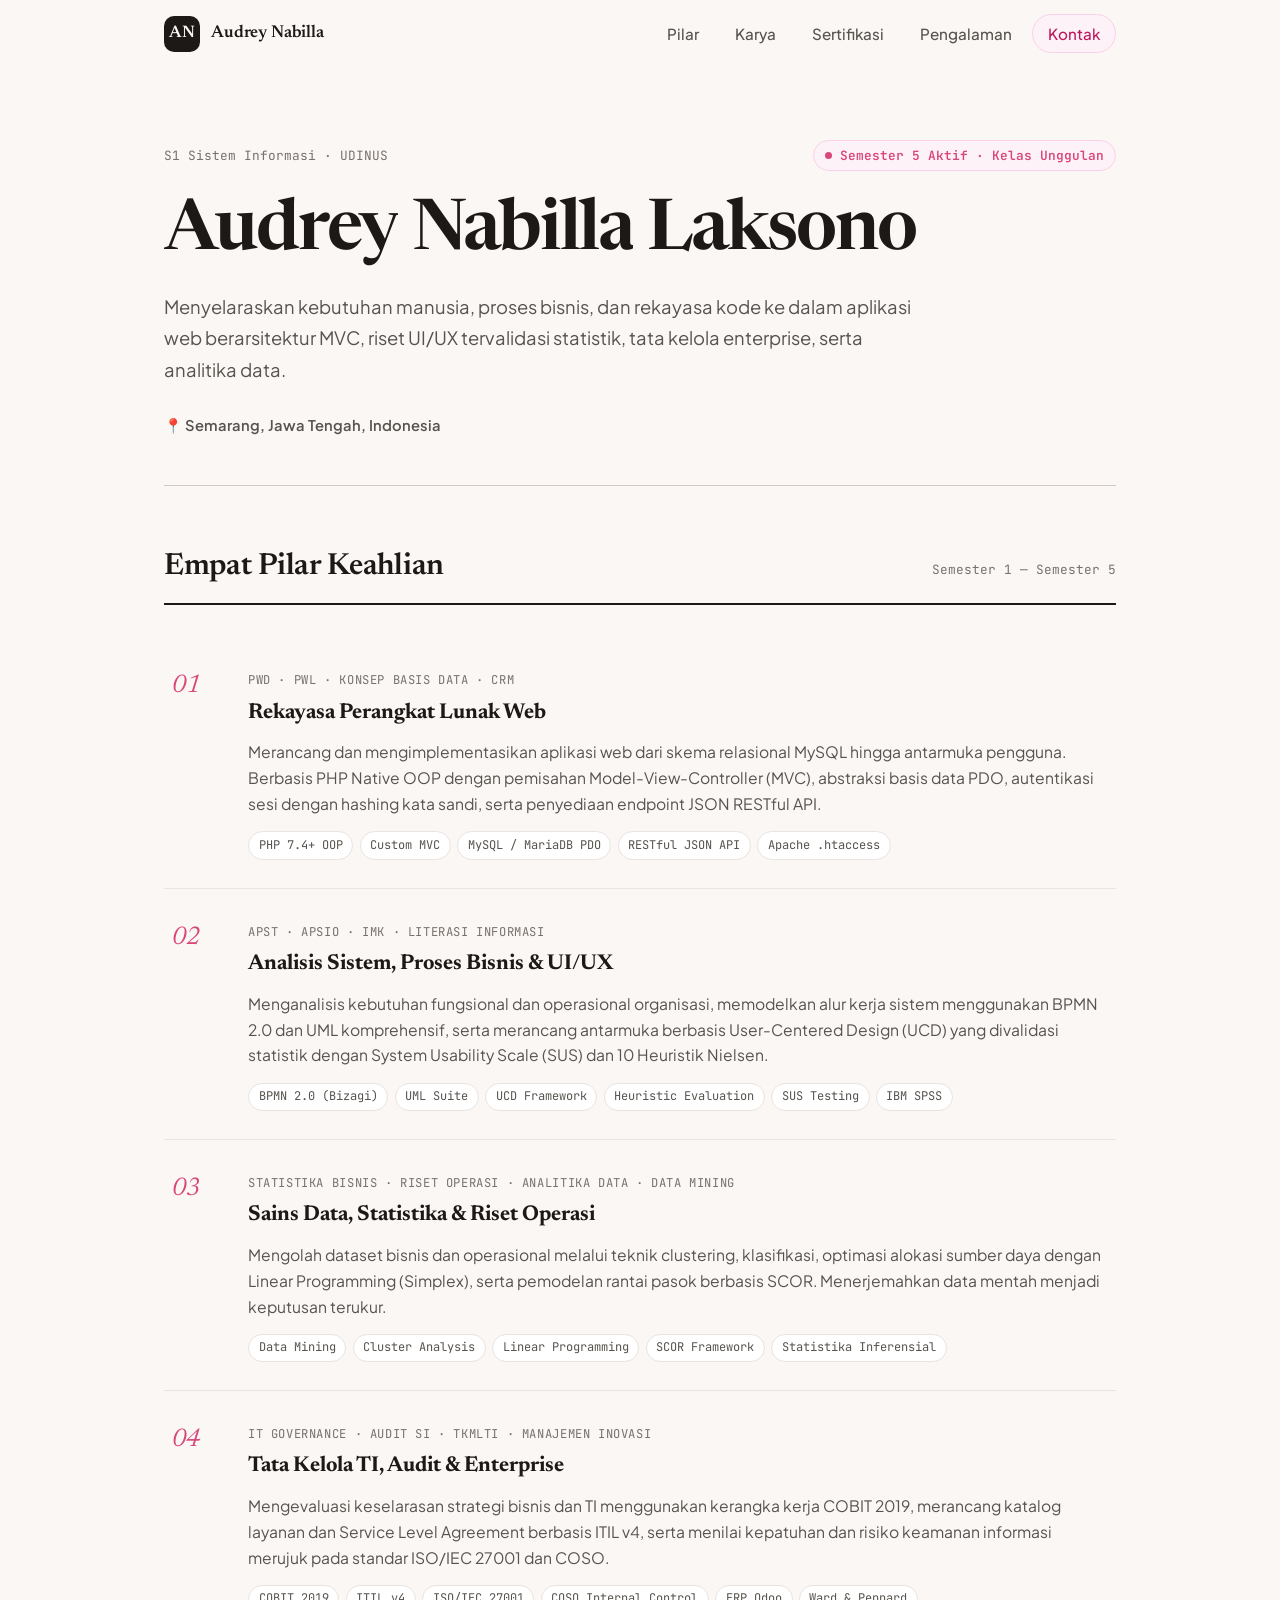
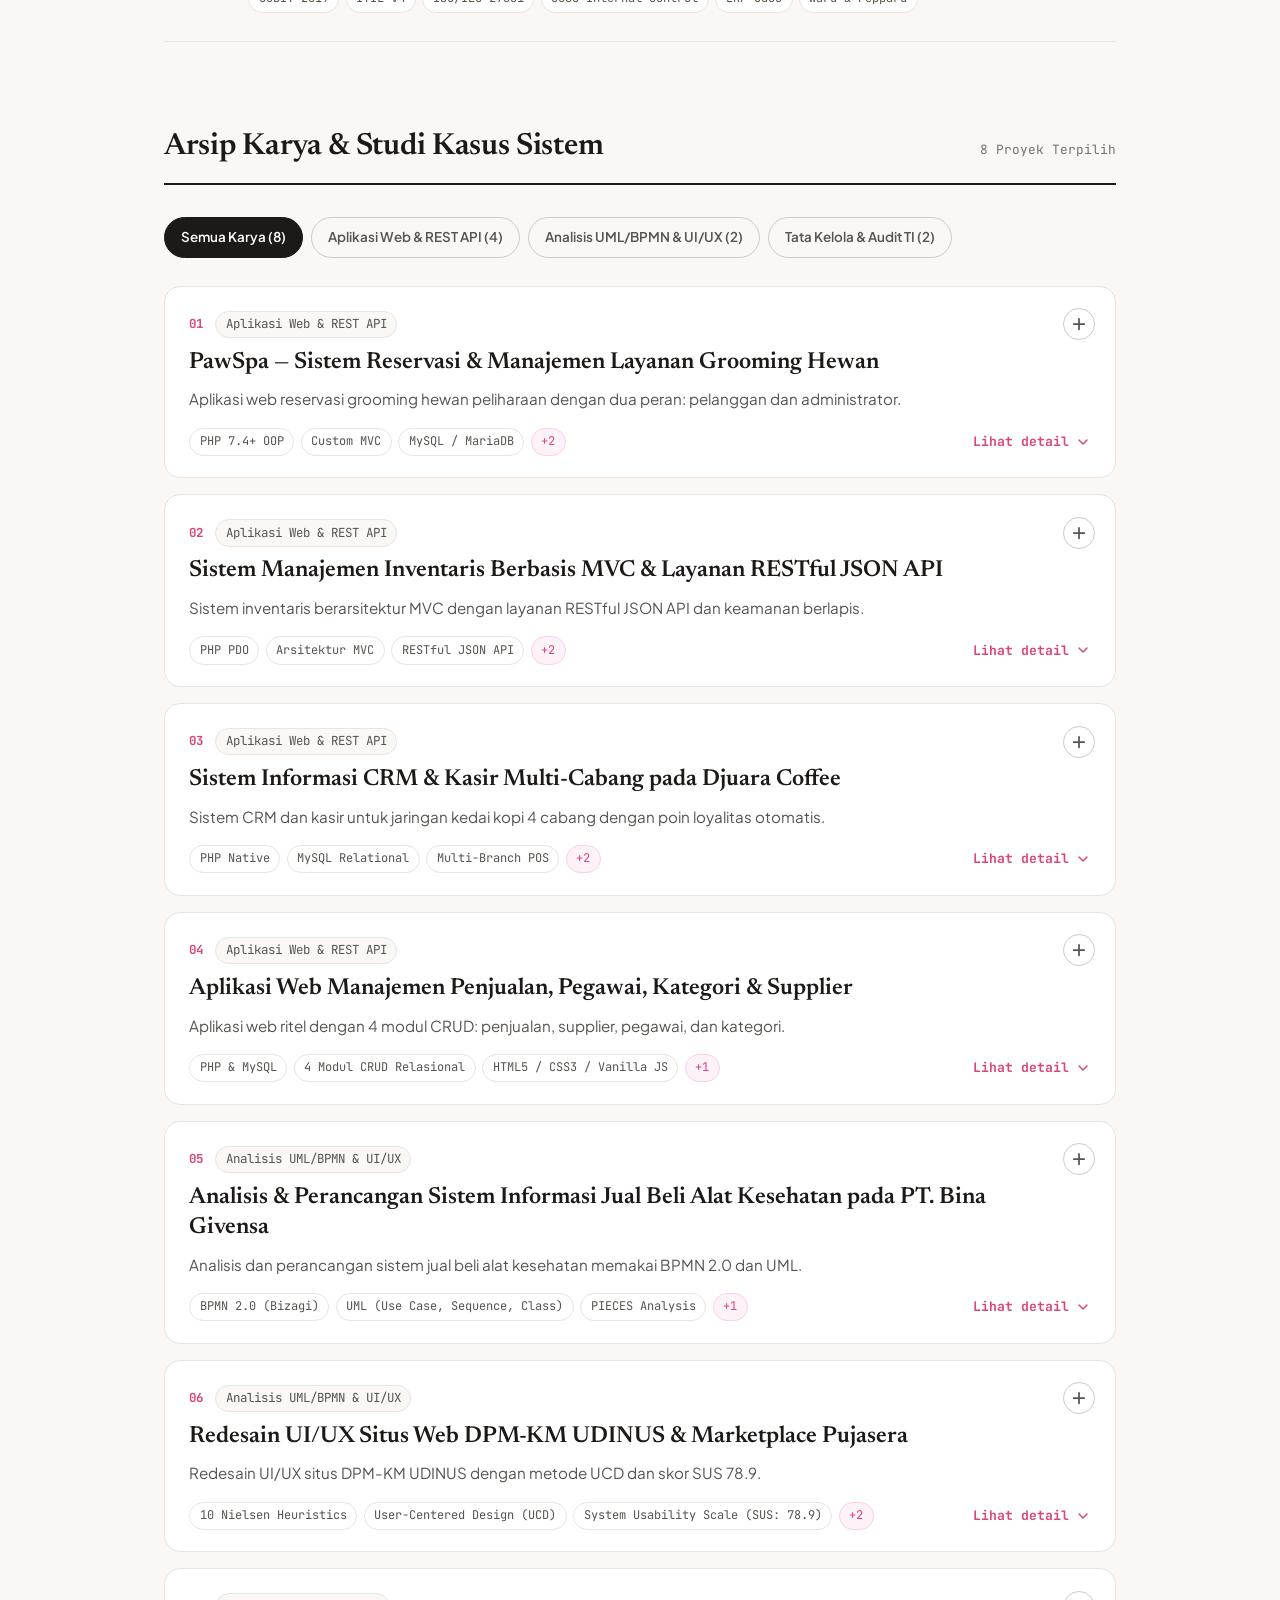
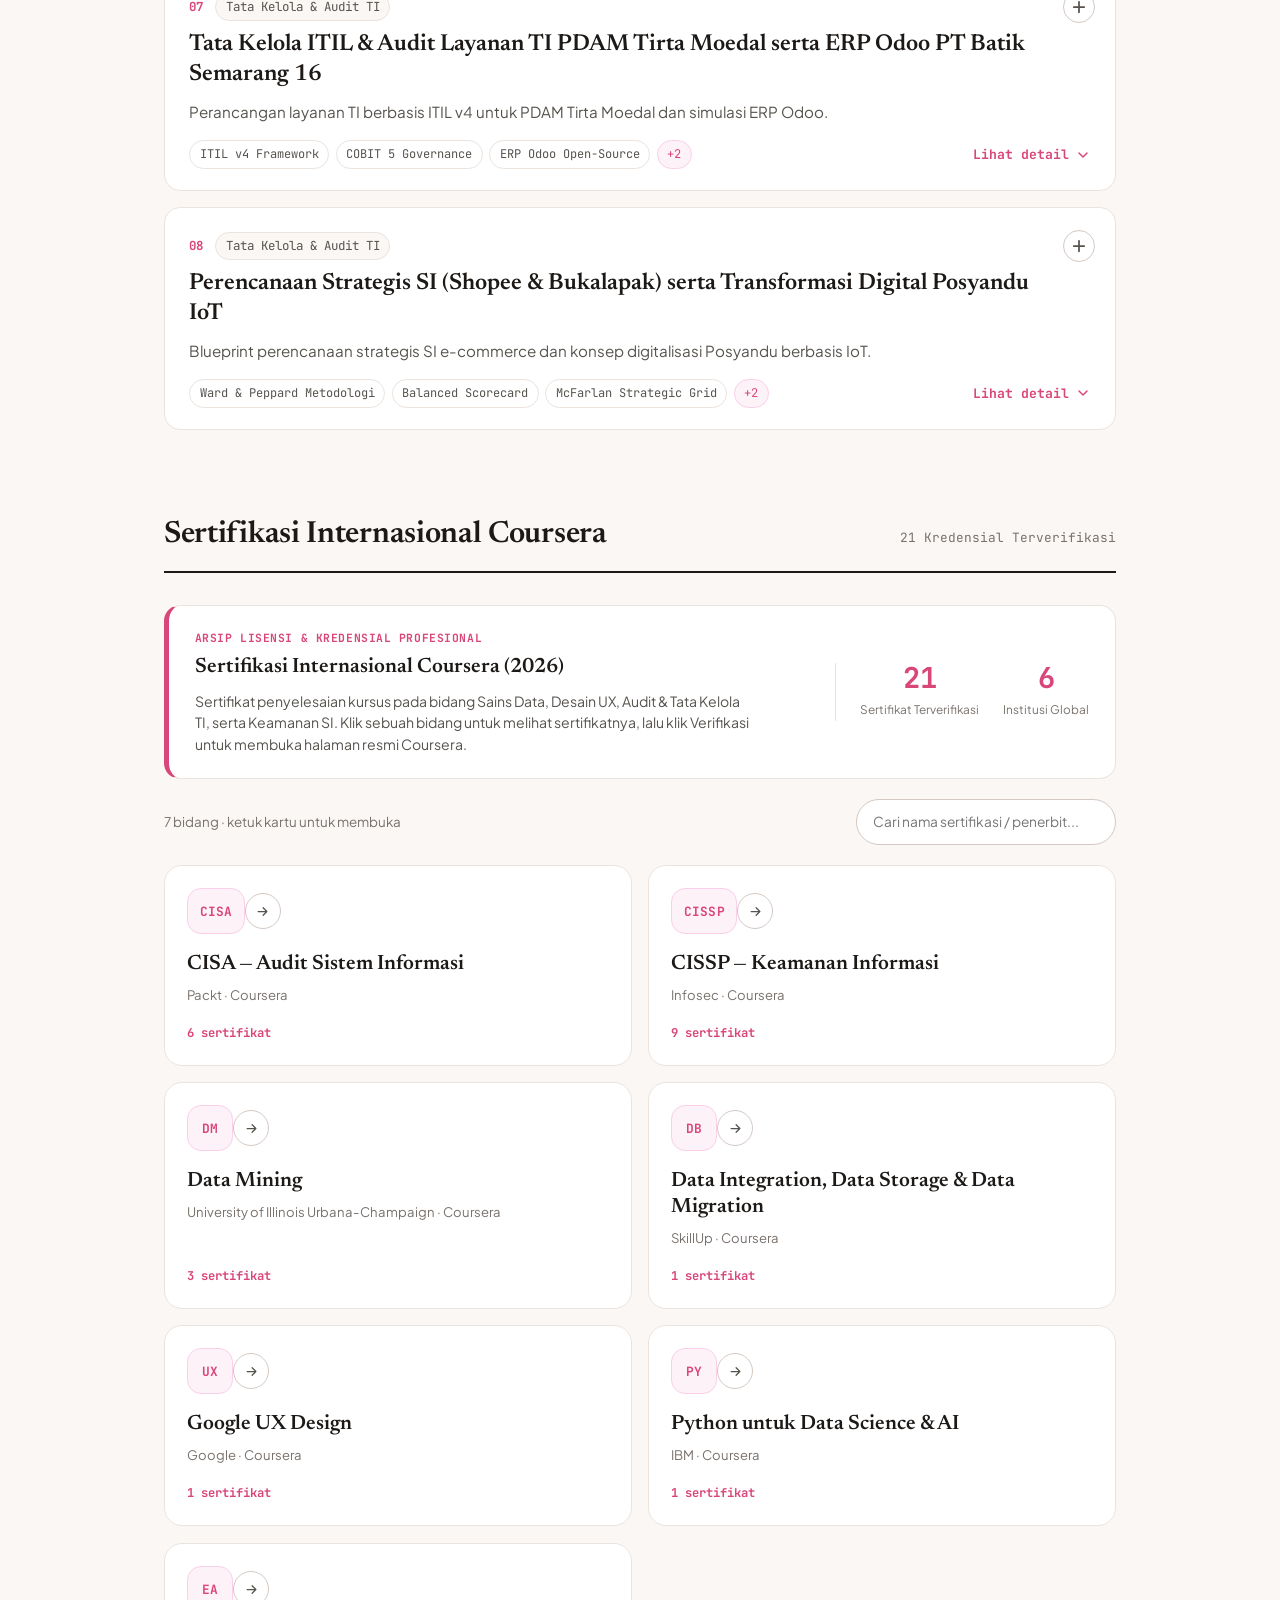
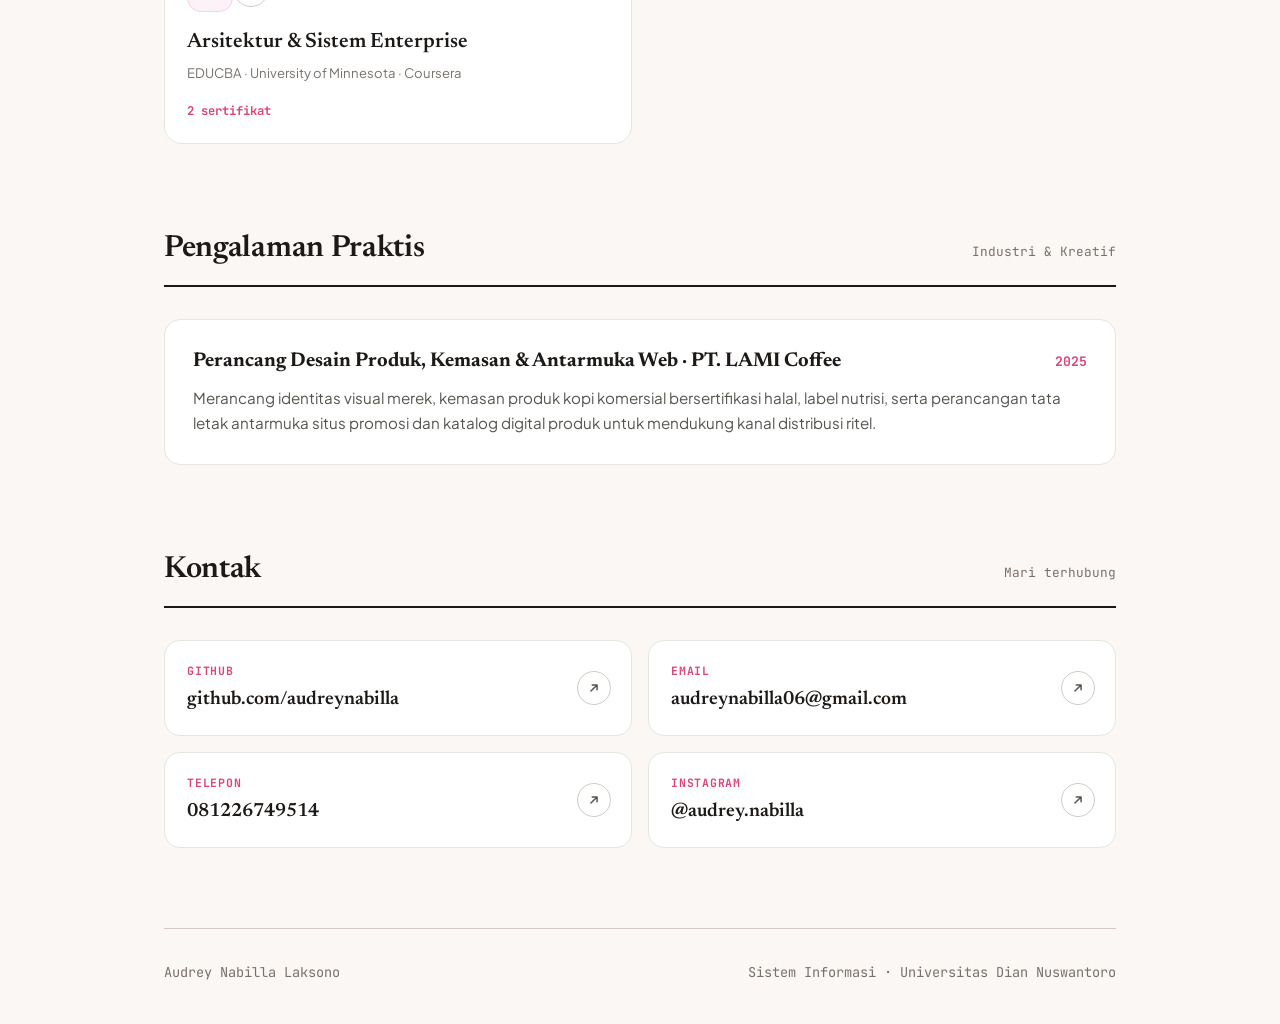
==== commit 198533c5: "feat: tambah bagian kontak, hapus progress bar, hover pilar, video demo, dan kontak hero Navbar mend" ====
--- a/index.html
+++ b/index.html
@@ -15,8 +15,6 @@
   <link rel="stylesheet" href="site.css?v=1">
 </head>
 <body>
-  <div class="progress" aria-hidden="true"></div>
-
   <header class="site-header">
     <div class="nav-wrap">
       <a class="brand" href="#top" aria-label="Beranda">
@@ -25,7 +23,7 @@
       </a>
       <nav class="nav-desktop" aria-label="Navigasi utama">
         <span class="nav-pill" aria-hidden="true"></span>
-        <ul><li><a href="#pilar">Pilar</a></li><li><a href="#karya">Karya</a></li><li><a href="#sertifikasi">Sertifikasi</a></li><li><a href="#pengalaman">Pengalaman</a></li></ul>
+        <ul><li><a href="#pilar">Pilar</a></li><li><a href="#karya">Karya</a></li><li><a href="#sertifikasi">Sertifikasi</a></li><li><a href="#pengalaman">Pengalaman</a></li><li><a href="#kontak">Kontak</a></li></ul>
       </nav>
       <button type="button" class="menu-btn" aria-label="Buka menu" aria-expanded="false" aria-controls="mobile-menu"><svg viewBox="0 0 15 15" fill="currentColor" aria-hidden="true"><path fill-rule="evenodd" clip-rule="evenodd" d="M1.5 3C1.22 3 1 3.22 1 3.5S1.22 4 1.5 4h12c.28 0 .5-.22.5-.5S13.78 3 13.5 3h-12ZM1 7.5c0-.28.22-.5.5-.5h12c.28 0 .5.22.5.5s-.22.5-.5.5h-12A.5.5 0 0 1 1 7.5Zm0 4c0-.28.22-.5.5-.5h12c.28 0 .5.22.5.5s-.22.5-.5.5h-12a.5.5 0 0 1-.5-.5Z"/></svg></button>
     </div>
@@ -36,8 +34,8 @@
       <a class="brand" href="#top"><span class="brand-mark">AN</span><span class="brand-name">Audrey Nabilla</span></a>
       <button type="button" class="mm-close" aria-label="Tutup menu"><svg viewBox="0 0 24 24" fill="none" stroke="currentColor" stroke-width="2" stroke-linecap="round" stroke-linejoin="round" aria-hidden="true"><path d="M6 18L18 6M6 6l12 12"/></svg></button>
     </div>
-    <nav class="mm-nav" aria-label="Navigasi seluler"><a class="mm-link" href="#pilar" style="--i:0"><small>01</small>Pilar<svg viewBox="0 0 24 24" fill="none" stroke="currentColor" stroke-width="2" stroke-linecap="round" stroke-linejoin="round" aria-hidden="true"><path d="M5 12h14M13 6l6 6-6 6"/></svg></a><a class="mm-link" href="#karya" style="--i:1"><small>02</small>Karya<svg viewBox="0 0 24 24" fill="none" stroke="currentColor" stroke-width="2" stroke-linecap="round" stroke-linejoin="round" aria-hidden="true"><path d="M5 12h14M13 6l6 6-6 6"/></svg></a><a class="mm-link" href="#sertifikasi" style="--i:2"><small>03</small>Sertifikasi<svg viewBox="0 0 24 24" fill="none" stroke="currentColor" stroke-width="2" stroke-linecap="round" stroke-linejoin="round" aria-hidden="true"><path d="M5 12h14M13 6l6 6-6 6"/></svg></a><a class="mm-link" href="#pengalaman" style="--i:3"><small>04</small>Pengalaman<svg viewBox="0 0 24 24" fill="none" stroke="currentColor" stroke-width="2" stroke-linecap="round" stroke-linejoin="round" aria-hidden="true"><path d="M5 12h14M13 6l6 6-6 6"/></svg></a></nav>
-    <div class="mm-foot">112202407171@mhs.dinus.ac.id<br>Semarang, Jawa Tengah, Indonesia</div>
+    <nav class="mm-nav" aria-label="Navigasi seluler"><a class="mm-link" href="#pilar" style="--i:0"><small>01</small>Pilar<svg viewBox="0 0 24 24" fill="none" stroke="currentColor" stroke-width="2" stroke-linecap="round" stroke-linejoin="round" aria-hidden="true"><path d="M5 12h14M13 6l6 6-6 6"/></svg></a><a class="mm-link" href="#karya" style="--i:1"><small>02</small>Karya<svg viewBox="0 0 24 24" fill="none" stroke="currentColor" stroke-width="2" stroke-linecap="round" stroke-linejoin="round" aria-hidden="true"><path d="M5 12h14M13 6l6 6-6 6"/></svg></a><a class="mm-link" href="#sertifikasi" style="--i:2"><small>03</small>Sertifikasi<svg viewBox="0 0 24 24" fill="none" stroke="currentColor" stroke-width="2" stroke-linecap="round" stroke-linejoin="round" aria-hidden="true"><path d="M5 12h14M13 6l6 6-6 6"/></svg></a><a class="mm-link" href="#pengalaman" style="--i:3"><small>04</small>Pengalaman<svg viewBox="0 0 24 24" fill="none" stroke="currentColor" stroke-width="2" stroke-linecap="round" stroke-linejoin="round" aria-hidden="true"><path d="M5 12h14M13 6l6 6-6 6"/></svg></a><a class="mm-link" href="#kontak" style="--i:4"><small>05</small>Kontak<svg viewBox="0 0 24 24" fill="none" stroke="currentColor" stroke-width="2" stroke-linecap="round" stroke-linejoin="round" aria-hidden="true"><path d="M5 12h14M13 6l6 6-6 6"/></svg></a></nav>
+    <div class="mm-foot">Semarang, Jawa Tengah, Indonesia</div>
   </div>
 
   <main class="container" id="top">
@@ -49,8 +47,6 @@
       <h1 class="ed-title" aria-label="Audrey Nabilla Laksono"><span class="w"><span style="--i:0">Audrey</span></span> <span class="w"><span style="--i:1">Nabilla</span></span> <span class="w"><span style="--i:2">Laksono</span></span> </h1>
       <p class="ed-lead reveal" style="--d:100ms">Menyelaraskan kebutuhan manusia, proses bisnis, dan rekayasa kode ke dalam aplikasi web berarsitektur MVC, riset UI/UX tervalidasi statistik, tata kelola enterprise, serta analitika data.</p>
       <div class="ed-contact-strip reveal" style="--d:200ms">
-        <a href="mailto:112202407171@mhs.dinus.ac.id">✉ 112202407171@mhs.dinus.ac.id</a>
-        <a href="https://github.com/audreynabilla" target="_blank" rel="noopener">↗ github.com/audreynabilla</a>
         <span>📍 Semarang, Jawa Tengah, Indonesia</span>
       </div>
     </section>
@@ -141,7 +137,7 @@
               <p class="ed-context">Pemrograman Web Lanjut (Semester 4) · Proyek Individu (A12.2024.07171)</p>
               <p class="ed-project-desc">Sistem inventaris terstruktur dengan arsitektur MVC murni berbasis PHP PDO. Mengintegrasikan lapisan RESTful API JSON lengkap (GET, POST, PUT, DELETE) untuk interoperabilitas antar-aplikasi, SecurityHelper untuk sanitasi XSS/CSRF, serta hashing password menggunakan algoritma BCRYPT.</p>
               <div class="ed-tags"><span class="ed-tag">PHP PDO</span><span class="ed-tag">Arsitektur MVC</span><span class="ed-tag">RESTful JSON API</span><span class="ed-tag">SecurityHelper Sanitizer</span><span class="ed-tag">Bcrypt Hashing</span></div>
-              <div class="ed-project-links"><a class="ed-link" href="https://github.com/audreynabilla/pwl-crud-07171" target="_blank" rel="noopener">GitHub Repositori <svg viewBox="0 0 16 16" fill="none" aria-hidden="true"><path d="M4.5 11.5L11.5 4.5M11.5 4.5H6M11.5 4.5V10" stroke="currentColor" stroke-width="1.7" stroke-linecap="round" stroke-linejoin="round"/></svg></a><a class="ed-link alt" href="https://youtu.be/afBZMuH899g" target="_blank" rel="noopener">Video Demo <svg viewBox="0 0 16 16" fill="none" aria-hidden="true"><path d="M4.5 11.5L11.5 4.5M11.5 4.5H6M11.5 4.5V10" stroke="currentColor" stroke-width="1.7" stroke-linecap="round" stroke-linejoin="round"/></svg></a></div>
+              <div class="ed-project-links"><a class="ed-link" href="https://github.com/audreynabilla/pwl-crud-07171" target="_blank" rel="noopener">GitHub Repositori <svg viewBox="0 0 16 16" fill="none" aria-hidden="true"><path d="M4.5 11.5L11.5 4.5M11.5 4.5H6M11.5 4.5V10" stroke="currentColor" stroke-width="1.7" stroke-linecap="round" stroke-linejoin="round"/></svg></a></div>
             </div></div></div>
           </div>
         </article>
@@ -352,9 +348,35 @@
       </article>
     </section>
 
+    <section class="ed-section" id="kontak">
+      <div class="ed-section-head"><h2>Kontak</h2><span>Mari terhubung</span></div>
+      <div class="contact-grid">
+        <a class="contact-card spot reveal" href="https://github.com/audreynabilla" target="_blank" rel="noopener" style="--d:0ms">
+          <span class="cc-label">GitHub</span>
+          <span class="cc-value">github.com/audreynabilla</span>
+          <span class="cc-arrow"><svg viewBox="0 0 16 16" fill="none" aria-hidden="true"><path d="M4.5 11.5L11.5 4.5M11.5 4.5H6M11.5 4.5V10" stroke="currentColor" stroke-width="1.7" stroke-linecap="round" stroke-linejoin="round"/></svg></span>
+        </a>
+        <a class="contact-card spot reveal" href="mailto:audreynabilla06@gmail.com" target="_blank" rel="noopener" style="--d:60ms">
+          <span class="cc-label">Email</span>
+          <span class="cc-value">audreynabilla06@gmail.com</span>
+          <span class="cc-arrow"><svg viewBox="0 0 16 16" fill="none" aria-hidden="true"><path d="M4.5 11.5L11.5 4.5M11.5 4.5H6M11.5 4.5V10" stroke="currentColor" stroke-width="1.7" stroke-linecap="round" stroke-linejoin="round"/></svg></span>
+        </a>
+        <a class="contact-card spot reveal" href="tel:+6281226749514" target="_blank" rel="noopener" style="--d:120ms">
+          <span class="cc-label">Telepon</span>
+          <span class="cc-value">081226749514</span>
+          <span class="cc-arrow"><svg viewBox="0 0 16 16" fill="none" aria-hidden="true"><path d="M4.5 11.5L11.5 4.5M11.5 4.5H6M11.5 4.5V10" stroke="currentColor" stroke-width="1.7" stroke-linecap="round" stroke-linejoin="round"/></svg></span>
+        </a>
+        <a class="contact-card spot reveal" href="https://instagram.com/audrey.nabilla" target="_blank" rel="noopener" style="--d:180ms">
+          <span class="cc-label">Instagram</span>
+          <span class="cc-value">@audrey.nabilla</span>
+          <span class="cc-arrow"><svg viewBox="0 0 16 16" fill="none" aria-hidden="true"><path d="M4.5 11.5L11.5 4.5M11.5 4.5H6M11.5 4.5V10" stroke="currentColor" stroke-width="1.7" stroke-linecap="round" stroke-linejoin="round"/></svg></span>
+        </a>
+      </div>
+    </section>
+
     <footer class="ed-footer">
       <div>Audrey Nabilla Laksono</div>
-      <div>S1 Sistem Informasi · Universitas Dian Nuswantoro (UDINUS) Semarang</div>
+      <div>Sistem Informasi · Universitas Dian Nuswantoro</div>
     </footer>
   </main>
 
--- a/site.css
+++ b/site.css
@@ -40,13 +40,6 @@
 
 .container { max-width: 1000px; margin: 0 auto; padding: 0 1.5rem; }
 
-/* ===== Progress bar ===== */
-.progress {
-  position: fixed; top: 0; left: 0; right: 0; height: 2px; z-index: 60;
-  background: var(--accent); transform-origin: 0 50%; transform: scaleX(0);
-  pointer-events: none;
-}
-
 /* ===== Header / Navbar ===== */
 .site-header {
   position: sticky; top: 0; z-index: 50;
@@ -190,16 +183,11 @@
 .ed-pillar-card {
   display: grid; grid-template-columns: 56px 1fr; gap: 1.25rem; padding: 1.75rem 0.5rem;
   border-bottom: 1px solid var(--border); position: relative;
-  transition: padding-left 0.5s var(--ease), background 0.4s;
-}
-.ed-pillar-num { font-family: var(--font-serif); font-size: 1.6rem; font-style: italic; color: var(--accent); transition: transform 0.5s var(--ease); }
+}
+.ed-pillar-num { font-family: var(--font-serif); font-size: 1.6rem; font-style: italic; color: var(--accent); }
 .ed-pillar-content h3 { font-family: var(--font-serif); font-size: 1.35rem; margin: 0.25rem 0 0.5rem; }
 .ed-pillar-content p { color: var(--ink-muted); margin-bottom: 0.9rem; font-size: 0.98rem; }
 .ed-sub { font-family: var(--font-mono); font-size: 0.76rem; color: var(--ink-light); text-transform: uppercase; letter-spacing: 0.05em; }
-@media (hover: hover) {
-  .ed-pillar-card:hover { padding-left: 1.25rem; background: linear-gradient(90deg, var(--accent-soft), transparent 70%); }
-  .ed-pillar-card:hover .ed-pillar-num { transform: scale(1.2) translateX(4px); }
-}
 
 /* ===== Tags ===== */
 .ed-tags { display: flex; flex-wrap: wrap; gap: 0.4rem; }
@@ -211,6 +199,9 @@
 }
 .ed-tag.more { background: var(--accent-soft); border-color: var(--accent-border); color: var(--accent); }
 @media (hover: hover) { .ed-tag:hover { border-color: var(--accent); color: var(--accent); transform: translateY(-2px); } }
+
+/* tag di pilar tidak punya efek hover */
+.ed-pillar-card .ed-tag:hover { border-color: var(--border); color: var(--ink-muted); transform: none; }
 
 /* ===== Spotlight (cursor glow) ===== */
 .spot { position: relative; isolation: isolate; }
@@ -389,6 +380,20 @@
 .ed-exp-period { font-family: var(--font-mono); font-size: 0.82rem; color: var(--accent); font-weight: 700; }
 .ed-exp-card p { color: var(--ink-muted); font-size: 0.95rem; line-height: 1.7; }
 
+/* ===== Kontak ===== */
+.contact-grid { display: grid; grid-template-columns: repeat(2, minmax(0, 1fr)); gap: 1rem; }
+.contact-card {
+  position: relative; display: flex; flex-direction: column; gap: 0.2rem; min-height: 96px; padding: 1.25rem 3.5rem 1.25rem 1.4rem;
+  background: var(--card-bg); border: 1px solid var(--border); border-radius: 16px; color: var(--ink);
+  transition: border-color 0.35s, box-shadow 0.5s var(--ease), transform 0.5s var(--ease);
+}
+.cc-label { font-family: var(--font-mono); font-size: 0.72rem; font-weight: 700; color: var(--accent); text-transform: uppercase; letter-spacing: 0.06em; }
+.cc-value { font-family: var(--font-serif); font-size: 1.2rem; font-weight: 600; word-break: break-word; }
+.cc-arrow { position: absolute; top: 50%; right: 1.25rem; width: 34px; height: 34px; margin-top: -17px; border-radius: 50%; border: 1px solid var(--border-dark); display: grid; place-items: center; color: var(--ink-muted); transition: background 0.3s, color 0.3s, border-color 0.3s, transform 0.4s var(--ease); }
+.cc-arrow svg { width: 14px; height: 14px; }
+@media (hover: hover) { .contact-card:hover { border-color: var(--accent); box-shadow: 0 18px 36px -24px rgba(217, 70, 122, 0.5); transform: translateY(-3px); } .contact-card:hover .cc-arrow { background: var(--accent); color: #fff; border-color: var(--accent); transform: rotate(45deg); } }
+.contact-card:active { transform: scale(0.985); }
+
 /* ===== Footer ===== */
 footer.ed-footer {
   margin-top: 5rem; padding: 2rem 0 calc(2.5rem + env(safe-area-inset-bottom)); border-top: 1px solid var(--border-dark);
@@ -418,7 +423,7 @@
   .registry-banner { padding: 1.15rem; }
   .registry-stats-box { justify-content: flex-start; }
   .reg-search-input { width: 100%; min-width: 0; }
-  .group-grid { grid-template-columns: 1fr; }
+  .group-grid, .contact-grid { grid-template-columns: 1fr; }
   .group-card { min-height: 0; padding: 1.15rem; }
   .ed-exp-card { padding: 1.25rem; }
   footer.ed-footer { flex-direction: column; align-items: flex-start; }
